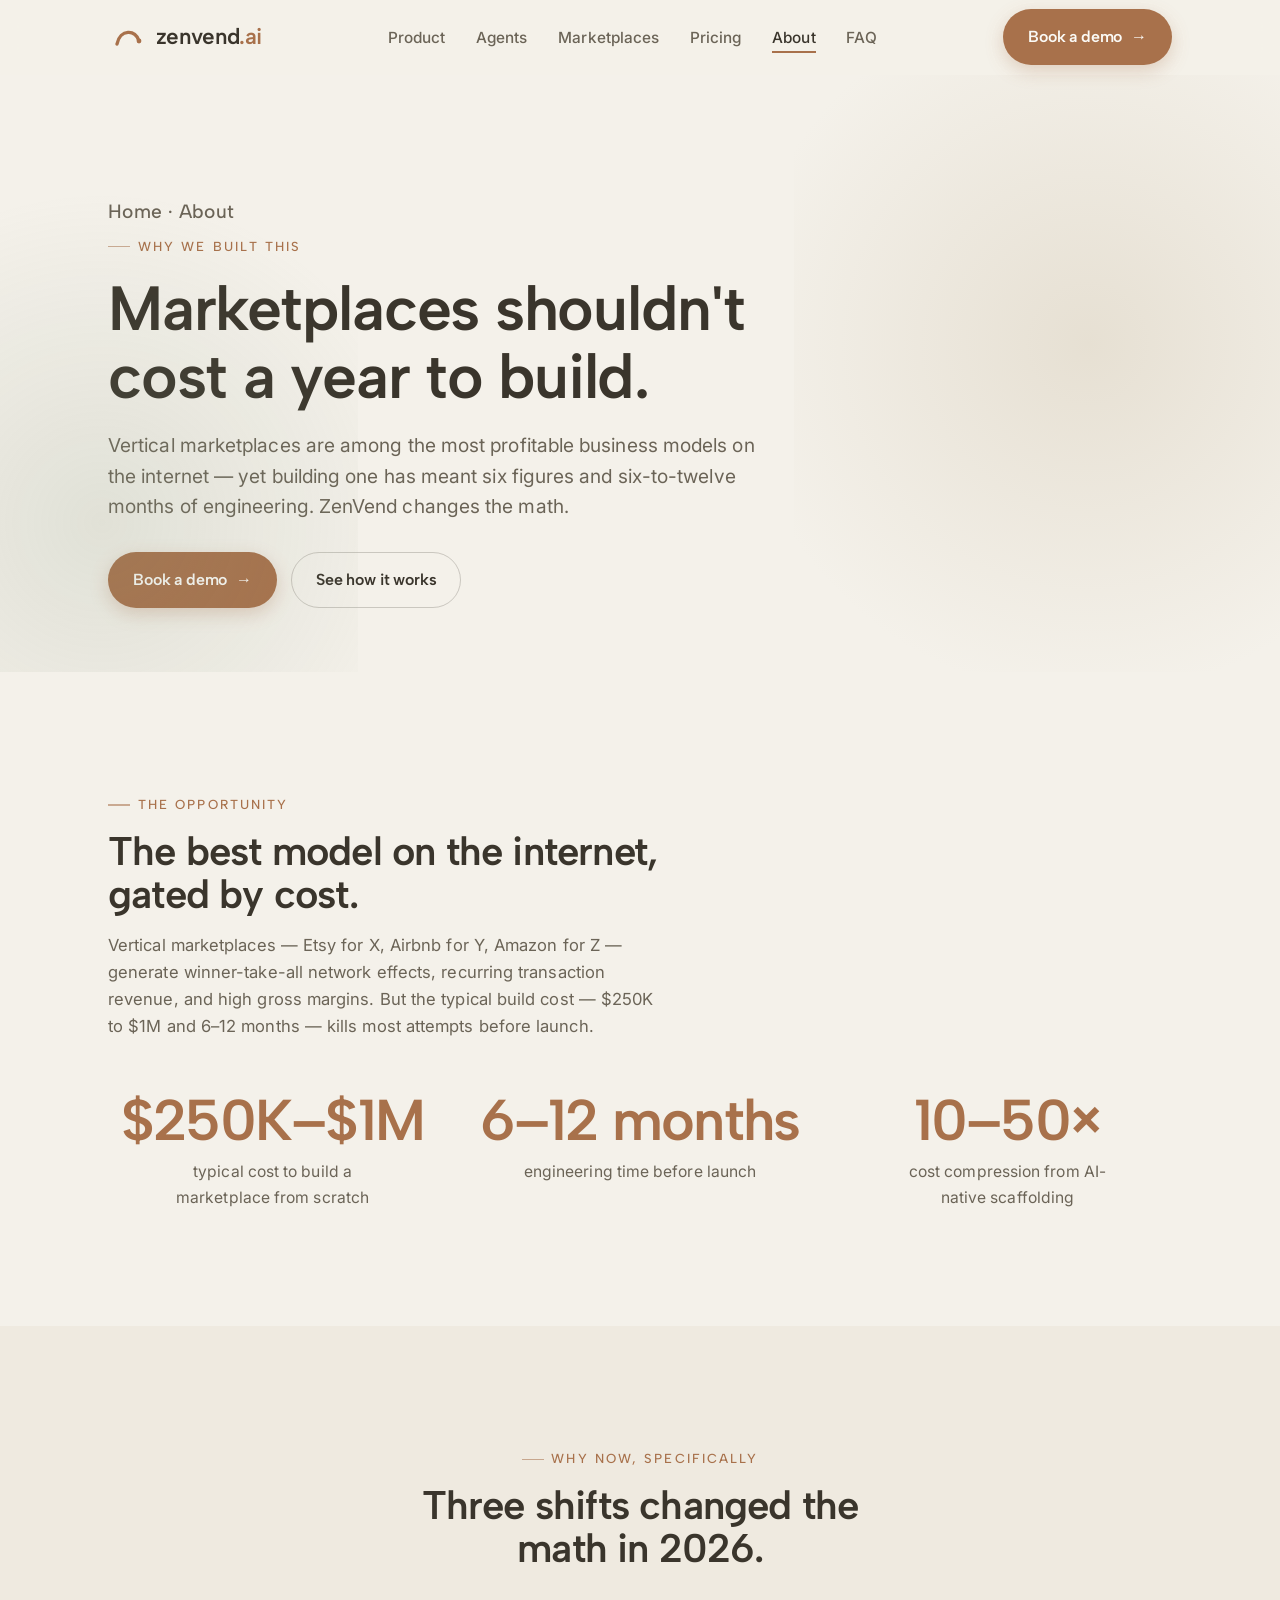
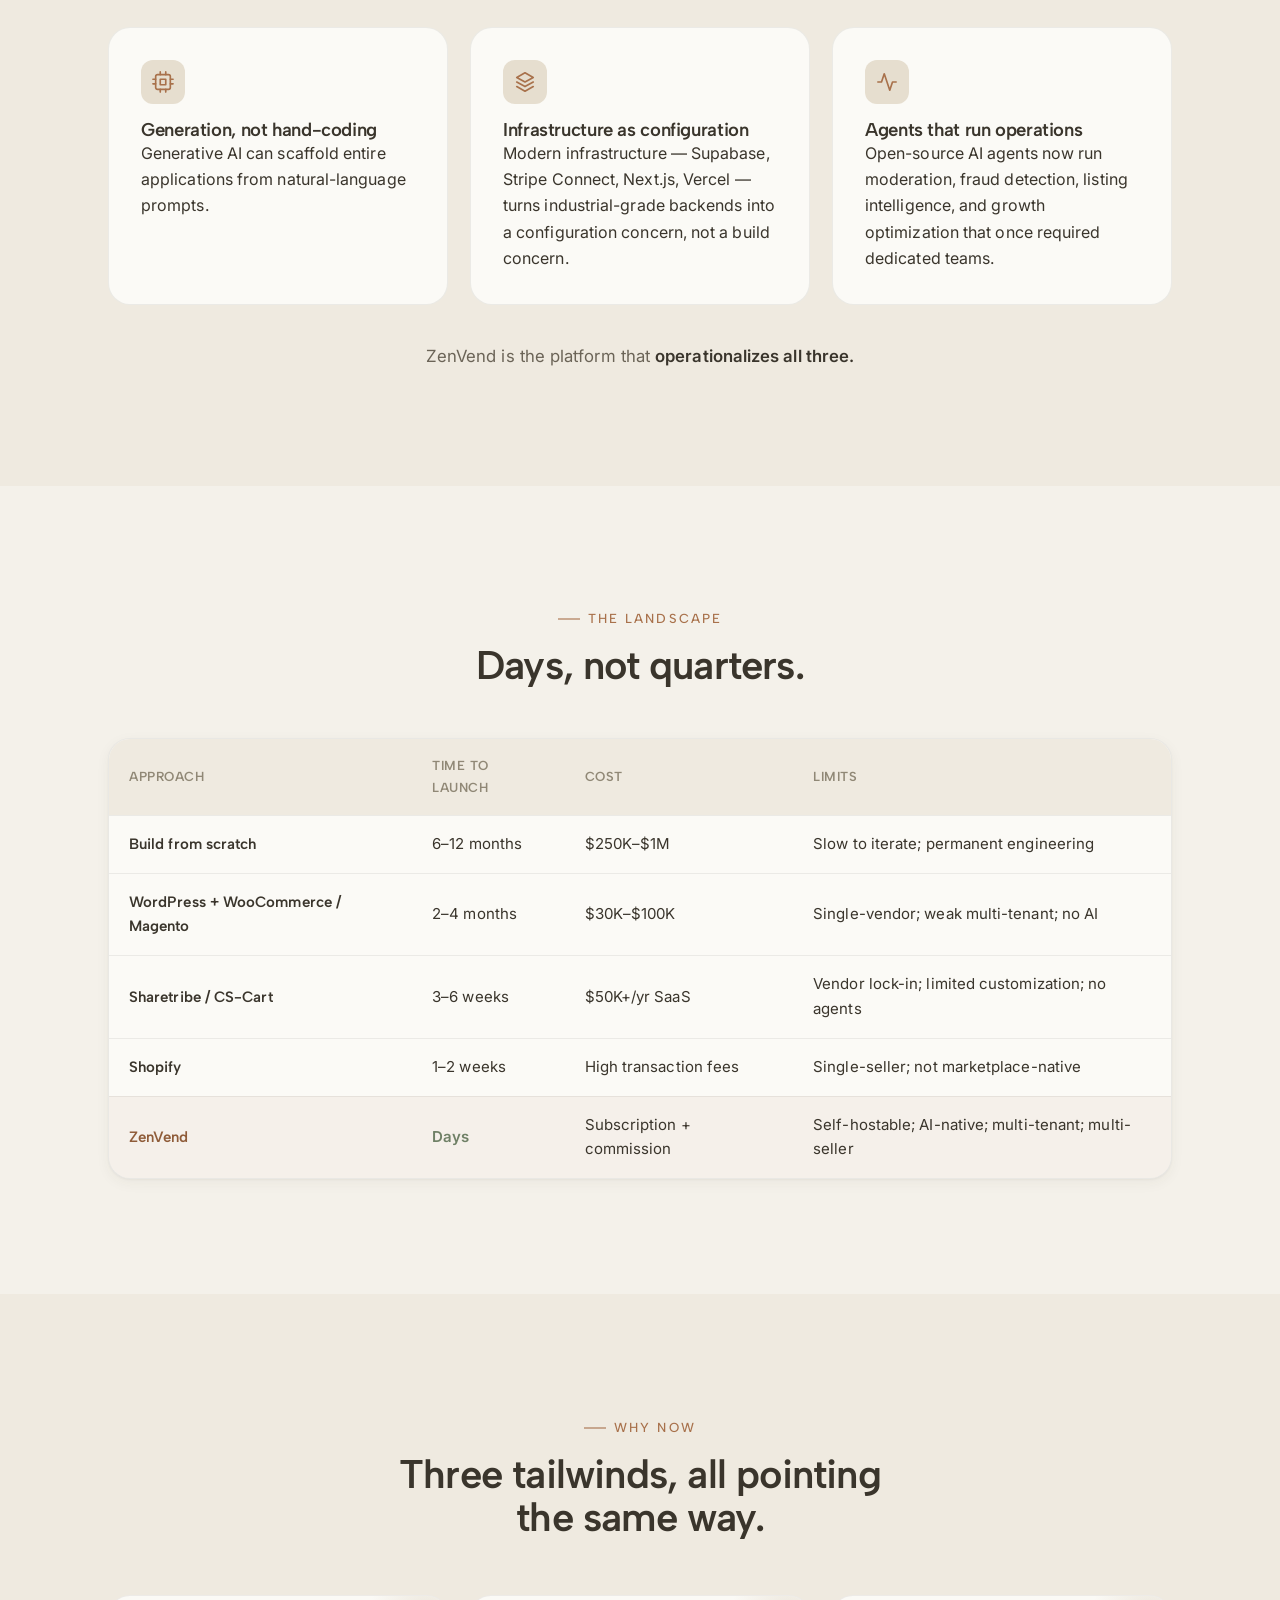
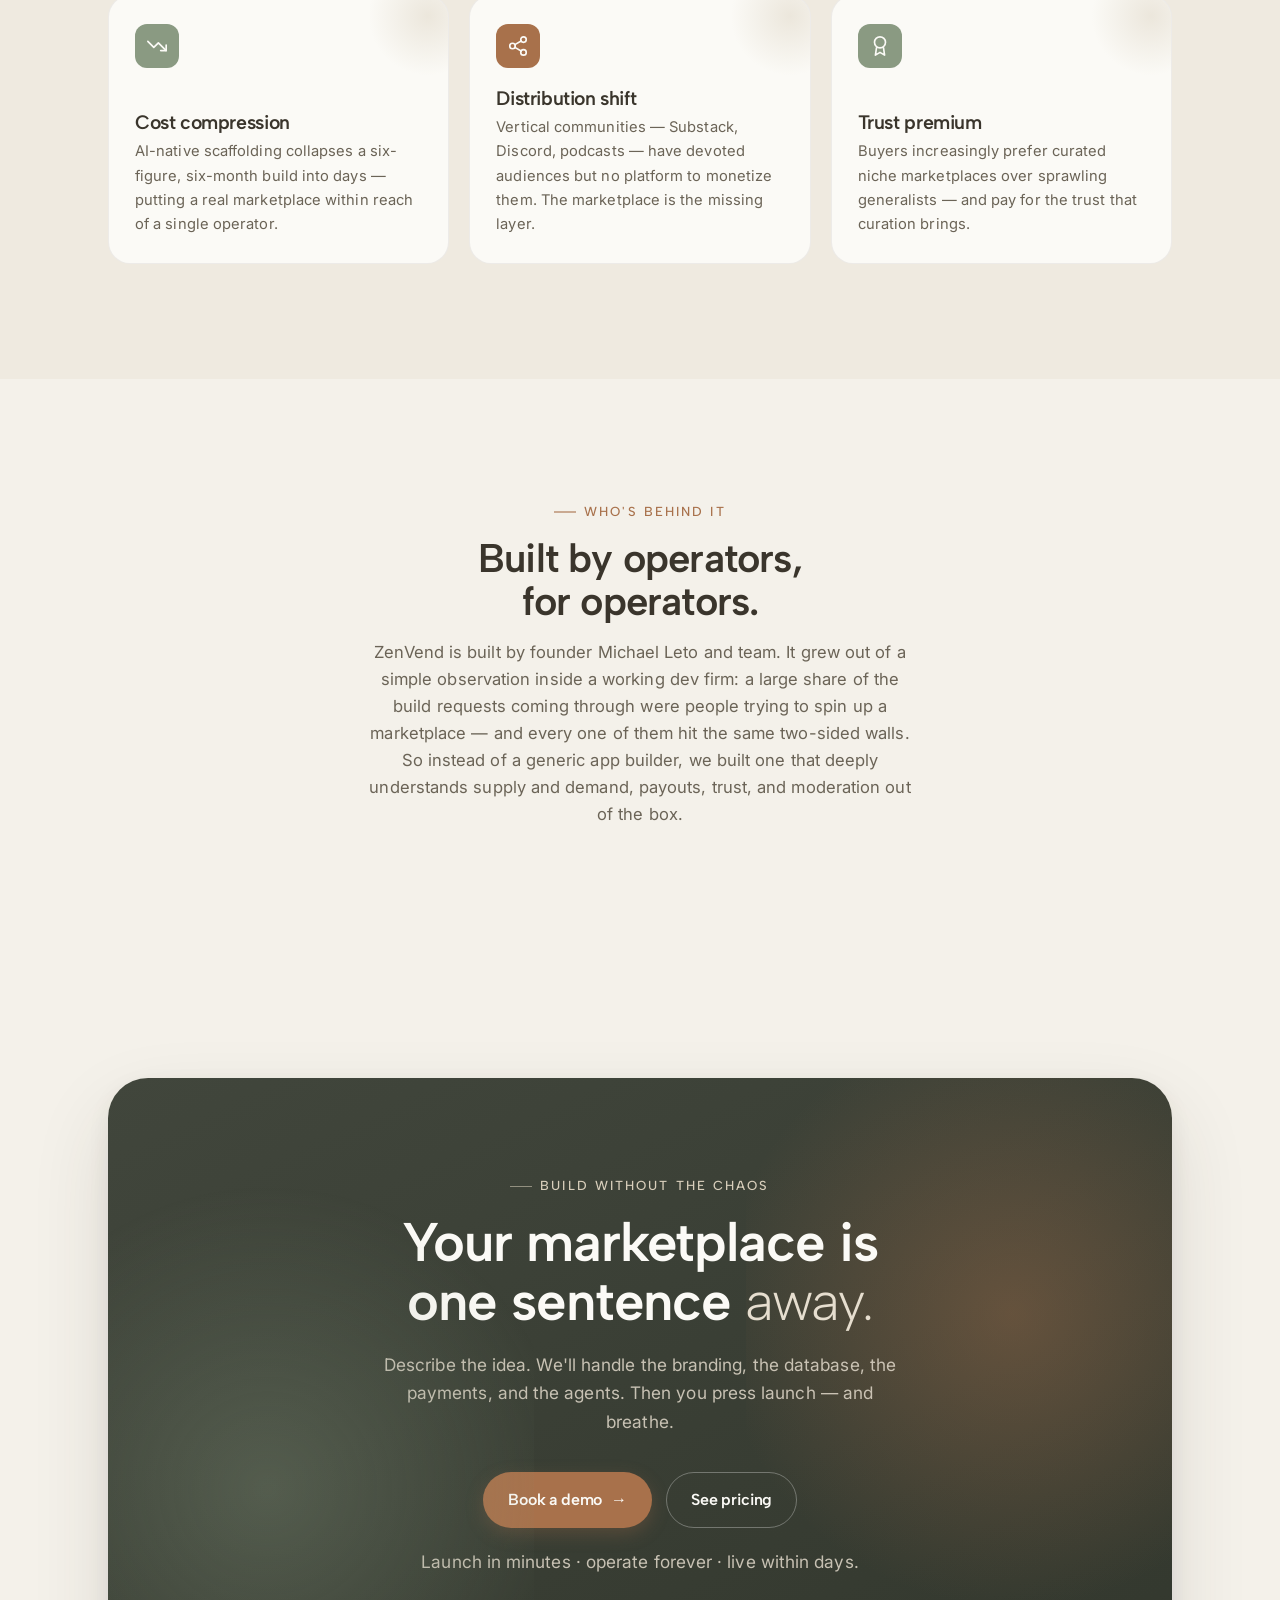
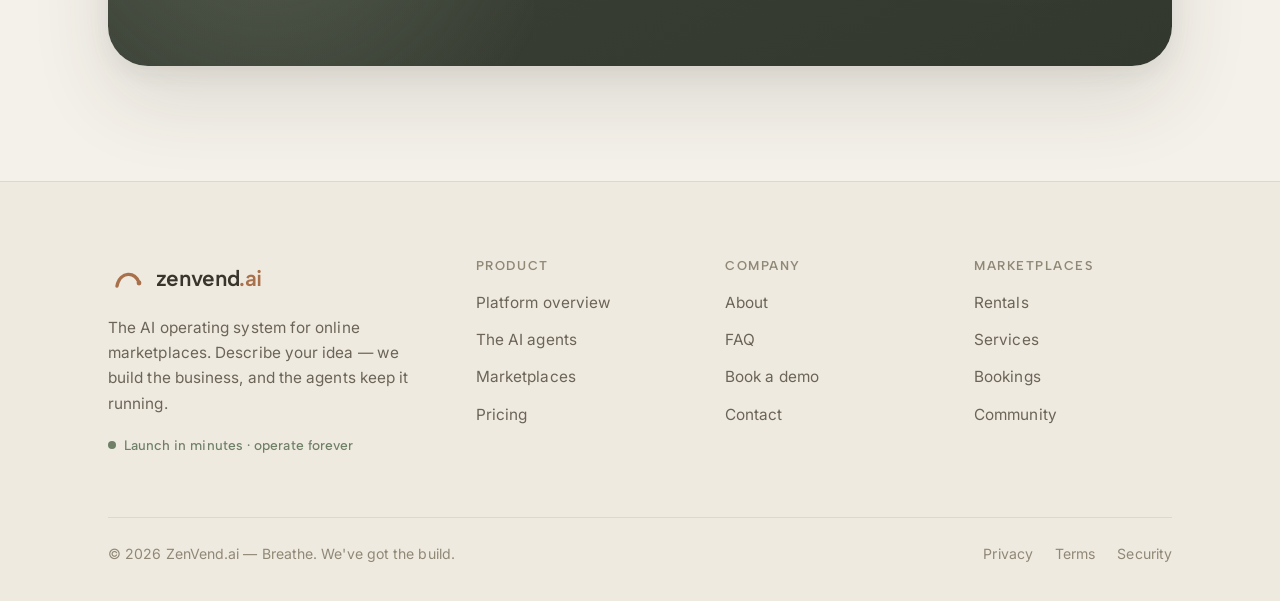
==== about.html @ 388cad3d "Build ZenVend.ai marketing site (8 pages, ZenCalm design) Full multi-page static site for ZenVend.ai" ====
<!DOCTYPE html>
<html lang="en">
<head>
<meta charset="UTF-8" />
<meta name="viewport" content="width=device-width, initial-scale=1.0" />
<title>About — ZenVend.ai</title>
<meta name="description" content="Why we built ZenVend: vertical marketplaces are among the most profitable models on the internet, yet building one has meant six figures and up to a year of engineering. ZenVend changes the math." />

<link rel="preconnect" href="https://fonts.googleapis.com" />
<link rel="preconnect" href="https://fonts.gstatic.com" crossorigin />
<link href="https://fonts.googleapis.com/css2?family=Albert+Sans:wght@300;500;600&family=Inter:wght@400;500;600&display=swap" rel="stylesheet" />
<link rel="icon" href="data:image/svg+xml,%3Csvg xmlns='http://www.w3.org/2000/svg' width='40' height='40' viewBox='0 0 40 40'%3E%3Cpath d='M9 27 C 12 12, 28 12, 31 24' stroke='%23a8714b' stroke-width='3.4' stroke-linecap='round' fill='none'/%3E%3Ccircle cx='31' cy='24' r='2.4' fill='%23a8714b'/%3E%3C/svg%3E" />
<link rel="stylesheet" href="assets/styles.css" />
</head>
<body>

<!-- ===================== NAV ===================== -->
<header class="nav" id="nav">
  <div class="wrap nav__inner">
    <a href="index.html" class="logo" aria-label="ZenVend home">
      <svg width="40" height="40" viewBox="0 0 40 40" fill="none" aria-hidden="true"><path d="M9 27 C 12 12, 28 12, 31 24" stroke="#a8714b" stroke-width="3.4" stroke-linecap="round" fill="none"/><circle cx="31" cy="24" r="2.4" fill="#a8714b"/></svg>
      <span class="wordmark">zenvend<span class="dot">.ai</span></span>
    </a>
    <nav aria-label="Primary">
      <ul class="nav__links">
        <li><a href="product.html">Product</a></li>
        <li><a href="agents.html">Agents</a></li>
        <li><a href="marketplaces.html">Marketplaces</a></li>
        <li><a href="pricing.html">Pricing</a></li>
        <li><a href="about.html" aria-current="page">About</a></li>
        <li><a href="faq.html">FAQ</a></li>
      </ul>
    </nav>
    <div class="nav__cta">
      <a href="contact.html" class="btn btn--primary">Book a demo <span class="arrow" aria-hidden="true">→</span></a>
      <button class="hamburger" id="hamburger" aria-label="Open menu" aria-controls="mobileMenu" aria-expanded="false"><span></span><span></span><span></span></button>
    </div>
  </div>
  <div class="mobile-menu" id="mobileMenu">
    <ul>
      <li><a href="product.html">Product</a></li>
      <li><a href="agents.html">Agents</a></li>
      <li><a href="marketplaces.html">Marketplaces</a></li>
      <li><a href="pricing.html">Pricing</a></li>
      <li><a href="about.html">About</a></li>
      <li><a href="faq.html">FAQ</a></li>
      <li><a href="contact.html" class="btn btn--primary btn--block">Book a demo →</a></li>
    </ul>
  </div>
</header>

<main id="top">

  <!-- ===================== PAGE HERO ===================== -->
  <section class="page-hero">
    <div class="wrap">
      <div class="page-hero__inner">
        <p class="breadcrumb reveal"><a href="index.html">Home</a> · About</p>
        <span class="eyebrow reveal" data-delay="1">Why we built this</span>
        <h1 class="reveal" data-delay="2">Marketplaces shouldn't<br>cost a year to build.</h1>
        <p class="reveal" data-delay="3">Vertical marketplaces are among the most profitable business models on the internet — yet building one has meant six figures and six-to-twelve months of engineering. ZenVend changes the math.</p>
        <div class="page-hero__actions reveal" data-delay="4">
          <a href="contact.html" class="btn btn--primary">Book a demo <span class="arrow" aria-hidden="true">→</span></a>
          <a href="product.html" class="btn btn--ghost">See how it works</a>
        </div>
      </div>
    </div>
  </section>

  <!-- ===================== A · THE OPPORTUNITY ===================== -->
  <section class="section">
    <div class="wrap">
      <div class="sec-head reveal">
        <span class="eyebrow">The opportunity</span>
        <h2>The best model on the internet, gated by cost.</h2>
        <p>Vertical marketplaces — Etsy for X, Airbnb for Y, Amazon for Z — generate winner-take-all network effects, recurring transaction revenue, and high gross margins. But the typical build cost — $250K to $1M and 6–12 months — kills most attempts before launch.</p>
      </div>
      <div class="stats-band" style="margin-top:clamp(36px,4vw,52px)">
        <div class="stat-big reveal">
          <div class="n">$250K–$1M</div>
          <div class="l">typical cost to build a marketplace from scratch</div>
        </div>
        <div class="stat-big reveal" data-delay="1">
          <div class="n">6–12 months</div>
          <div class="l">engineering time before launch</div>
        </div>
        <div class="stat-big reveal" data-delay="2">
          <div class="n">10–50×</div>
          <div class="l">cost compression from AI-native scaffolding</div>
        </div>
      </div>
    </div>
  </section>

  <!-- ===================== B · THREE SHIFTS ===================== -->
  <section class="section section--warm">
    <div class="wrap">
      <div class="sec-head center reveal">
        <span class="eyebrow eyebrow--center">Why now, specifically</span>
        <h2>Three shifts changed the<br>math in 2026.</h2>
      </div>
      <div class="cap-grid">
        <article class="cap reveal">
          <div class="cap__ico"><svg viewBox="0 0 24 24" fill="none" stroke="currentColor" stroke-width="1.8" stroke-linecap="round" stroke-linejoin="round"><rect x="4" y="4" width="16" height="16" rx="2"/><rect x="9" y="9" width="6" height="6"/><path d="M9 1v3M15 1v3M9 20v3M15 20v3M20 9h3M20 14h3M1 9h3M1 14h3"/></svg></div>
          <h3>Generation, not hand-coding</h3>
          <p>Generative AI can scaffold entire applications from natural-language prompts.</p>
        </article>
        <article class="cap reveal" data-delay="1">
          <div class="cap__ico"><svg viewBox="0 0 24 24" fill="none" stroke="currentColor" stroke-width="1.8" stroke-linecap="round" stroke-linejoin="round"><path d="m12 2 9 5-9 5-9-5Z"/><path d="m3 12 9 5 9-5M3 17l9 5 9-5"/></svg></div>
          <h3>Infrastructure as configuration</h3>
          <p>Modern infrastructure — Supabase, Stripe Connect, Next.js, Vercel — turns industrial-grade backends into a configuration concern, not a build concern.</p>
        </article>
        <article class="cap reveal" data-delay="2">
          <div class="cap__ico"><svg viewBox="0 0 24 24" fill="none" stroke="currentColor" stroke-width="1.8" stroke-linecap="round" stroke-linejoin="round"><path d="M22 12h-4l-3 9L9 3l-3 9H2"/></svg></div>
          <h3>Agents that run operations</h3>
          <p>Open-source AI agents now run moderation, fraud detection, listing intelligence, and growth optimization that once required dedicated teams.</p>
        </article>
      </div>
      <p class="wall-note reveal">ZenVend is the platform that <b>operationalizes all three.</b></p>
    </div>
  </section>

  <!-- ===================== C · HOW ZENVEND COMPARES ===================== -->
  <section class="section">
    <div class="wrap">
      <div class="sec-head center reveal">
        <span class="eyebrow eyebrow--center">The landscape</span>
        <h2>Days, not quarters.</h2>
      </div>
      <div class="table-scroll reveal">
        <table class="cmp">
          <thead>
            <tr>
              <th>Approach</th>
              <th>Time to launch</th>
              <th>Cost</th>
              <th>Limits</th>
            </tr>
          </thead>
          <tbody>
            <tr>
              <td>Build from scratch</td>
              <td>6–12 months</td>
              <td>$250K–$1M</td>
              <td>Slow to iterate; permanent engineering</td>
            </tr>
            <tr>
              <td>WordPress + WooCommerce / Magento</td>
              <td>2–4 months</td>
              <td>$30K–$100K</td>
              <td>Single-vendor; weak multi-tenant; no AI</td>
            </tr>
            <tr>
              <td>Sharetribe / CS-Cart</td>
              <td>3–6 weeks</td>
              <td>$50K+/yr SaaS</td>
              <td>Vendor lock-in; limited customization; no agents</td>
            </tr>
            <tr>
              <td>Shopify</td>
              <td>1–2 weeks</td>
              <td>High transaction fees</td>
              <td>Single-seller; not marketplace-native</td>
            </tr>
            <tr class="is-us">
              <td>ZenVend</td>
              <td><span class="cell-ok">Days</span></td>
              <td>Subscription + commission</td>
              <td>Self-hostable; AI-native; multi-tenant; multi-seller</td>
            </tr>
          </tbody>
        </table>
      </div>
    </div>
  </section>

  <!-- ===================== D · MARKET TAILWINDS ===================== -->
  <section class="section section--warm">
    <div class="wrap">
      <div class="sec-head center reveal">
        <span class="eyebrow eyebrow--center">Why now</span>
        <h2>Three tailwinds, all pointing<br>the same way.</h2>
      </div>
      <div class="verts">
        <article class="vert reveal">
          <span class="vert__ico"><svg viewBox="0 0 24 24" fill="none" stroke="currentColor" stroke-width="1.8" stroke-linecap="round" stroke-linejoin="round"><path d="M22 17 13.5 8.5l-5 5L2 7"/><path d="M16 17h6v-6"/></svg></span>
          <h3>Cost compression</h3>
          <p>AI-native scaffolding collapses a six-figure, six-month build into days — putting a real marketplace within reach of a single operator.</p>
        </article>
        <article class="vert reveal" data-delay="1">
          <span class="vert__ico"><svg viewBox="0 0 24 24" fill="none" stroke="currentColor" stroke-width="1.8" stroke-linecap="round" stroke-linejoin="round"><circle cx="18" cy="5" r="3"/><circle cx="6" cy="12" r="3"/><circle cx="18" cy="19" r="3"/><path d="m8.6 13.5 6.8 4M15.4 6.5l-6.8 4"/></svg></span>
          <h3>Distribution shift</h3>
          <p>Vertical communities — Substack, Discord, podcasts — have devoted audiences but no platform to monetize them. The marketplace is the missing layer.</p>
        </article>
        <article class="vert reveal" data-delay="2">
          <span class="vert__ico"><svg viewBox="0 0 24 24" fill="none" stroke="currentColor" stroke-width="1.8" stroke-linecap="round" stroke-linejoin="round"><circle cx="12" cy="8" r="6"/><path d="M8.2 13.9 7 22l5-3 5 3-1.2-8.1"/></svg></span>
          <h3>Trust premium</h3>
          <p>Buyers increasingly prefer curated niche marketplaces over sprawling generalists — and pay for the trust that curation brings.</p>
        </article>
      </div>
    </div>
  </section>

  <!-- ===================== E · THE TEAM ===================== -->
  <section class="section">
    <div class="wrap wrap--narrow">
      <div class="sec-head center reveal">
        <span class="eyebrow eyebrow--center">Who's behind it</span>
        <h2>Built by operators,<br>for operators.</h2>
        <p>ZenVend is built by founder Michael Leto and team. It grew out of a simple observation inside a working dev firm: a large share of the build requests coming through were people trying to spin up a marketplace — and every one of them hit the same two-sided walls. So instead of a generic app builder, we built one that deeply understands supply and demand, payouts, trust, and moderation out of the box.</p>
      </div>
    </div>
  </section>

  <!-- ===================== FINAL CTA ===================== -->
  <section class="section final">
    <div class="wrap">
      <div class="final__card reveal">
        <span class="eyebrow">Build without the chaos</span>
        <h2>Your marketplace is<br>one sentence <span class="soft">away.</span></h2>
        <p>Describe the idea. We'll handle the branding, the database, the payments, and the agents.
        Then you press launch — and breathe.</p>
        <div class="final__actions">
          <a href="contact.html" class="btn btn--primary">Book a demo <span class="arrow" aria-hidden="true">→</span></a>
          <a href="pricing.html" class="btn btn--ghost">See pricing</a>
        </div>
        <p class="final__note">Launch in minutes · operate forever · live within days.</p>
      </div>
    </div>
  </section>

</main>

<!-- ===================== FOOTER ===================== -->
<footer class="footer">
  <div class="wrap">
    <div class="footer__top">
      <div class="footer__brand">
        <a href="index.html" class="logo" aria-label="ZenVend home">
          <svg width="40" height="40" viewBox="0 0 40 40" fill="none" aria-hidden="true"><path d="M9 27 C 12 12, 28 12, 31 24" stroke="#a8714b" stroke-width="3.4" stroke-linecap="round" fill="none"/><circle cx="31" cy="24" r="2.4" fill="#a8714b"/></svg>
          <span class="wordmark">zenvend<span class="dot">.ai</span></span>
        </a>
        <p>The AI operating system for online marketplaces. Describe your idea — we build the business, and the agents keep it running.</p>
        <span class="status"><span class="pulse" aria-hidden="true"></span> Launch in minutes · operate forever</span>
      </div>
      <div class="footer__col">
        <h4>Product</h4>
        <ul>
          <li><a href="product.html">Platform overview</a></li>
          <li><a href="agents.html">The AI agents</a></li>
          <li><a href="marketplaces.html">Marketplaces</a></li>
          <li><a href="pricing.html">Pricing</a></li>
        </ul>
      </div>
      <div class="footer__col">
        <h4>Company</h4>
        <ul>
          <li><a href="about.html">About</a></li>
          <li><a href="faq.html">FAQ</a></li>
          <li><a href="contact.html">Book a demo</a></li>
          <li><a href="contact.html">Contact</a></li>
        </ul>
      </div>
      <div class="footer__col">
        <h4>Marketplaces</h4>
        <ul>
          <li><a href="marketplaces.html">Rentals</a></li>
          <li><a href="marketplaces.html">Services</a></li>
          <li><a href="marketplaces.html">Bookings</a></li>
          <li><a href="marketplaces.html">Community</a></li>
        </ul>
      </div>
    </div>
    <div class="footer__bottom">
      <span>© 2026 ZenVend.ai — Breathe. We've got the build.</span>
      <span class="legal">
        <a href="contact.html">Privacy</a>
        <a href="contact.html">Terms</a>
        <a href="contact.html">Security</a>
      </span>
    </div>
  </div>
</footer>

<script src="assets/main.js"></script>
</body>
</html>
---- assets/styles.css ----
/* ============================================================
   ZenVend.ai — "Zen-calm" brand system  (site-wide stylesheet)
   Approved design direction #1 · warm, quiet, trust over hype.
   Display: Albert Sans · Body: Inter
   ============================================================ */
:root {
  --bg:        #F4F1EA;
  --bg-warm:   #EFEAE0;
  --ink:       #3A352C;
  --ink-soft:  #6B6457;
  --ink-faint: #908876;
  --clay:      #A8714B;
  --clay-deep: #8F5C39;
  --sage:      #8A9A82;
  --sage-deep: #6F8066;
  --sand:      #D9CFBC;
  --sand-soft: #E6DECF;
  --white:     #FBFAF6;

  --maxw: 1160px;
  --gutter: clamp(20px, 5vw, 48px);
  --radius: 22px;
  --radius-sm: 14px;

  --shadow-sm: 0 1px 2px rgba(58,53,44,.04), 0 4px 14px rgba(58,53,44,.05);
  --shadow-md: 0 2px 6px rgba(58,53,44,.05), 0 18px 44px rgba(58,53,44,.08);
  --shadow-lg: 0 8px 22px rgba(58,53,44,.07), 0 34px 80px rgba(58,53,44,.12);

  --ease: cubic-bezier(.22,.61,.36,1);

  --h-display: clamp(2.6rem, 6vw, 4.6rem);
  --h1: clamp(2.1rem, 4.4vw, 3.3rem);
  --h2: clamp(1.7rem, 3.2vw, 2.5rem);
  --h3: clamp(1.18rem, 1.7vw, 1.4rem);
  --body: clamp(1rem, 1.15vw, 1.12rem);
}

* { box-sizing: border-box; }
html { scroll-behavior: smooth; -webkit-text-size-adjust: 100%; }
@media (prefers-reduced-motion: reduce) {
  html { scroll-behavior: auto; }
  * { animation: none !important; transition: none !important; }
}

body {
  margin: 0;
  background: var(--bg);
  color: var(--ink);
  font-family: "Inter", system-ui, -apple-system, sans-serif;
  font-size: var(--body);
  line-height: 1.65;
  letter-spacing: .005em;
  -webkit-font-smoothing: antialiased;
  text-rendering: optimizeLegibility;
  overflow-x: hidden;
}

h1, h2, h3, h4, .display, .wordmark {
  font-family: "Albert Sans", system-ui, sans-serif;
  color: var(--ink);
  margin: 0;
  line-height: 1.08;
  letter-spacing: -.02em;
  font-weight: 600;
}
p { margin: 0; }
a { color: inherit; text-decoration: none; }
img { max-width: 100%; display: block; }

::selection { background: rgba(168,113,75,.22); }
:focus-visible {
  outline: 2.5px solid var(--clay);
  outline-offset: 3px;
  border-radius: 6px;
}

.wrap {
  width: 100%;
  max-width: var(--maxw);
  margin-inline: auto;
  padding-inline: var(--gutter);
}
.wrap--narrow { max-width: 860px; }

.soft { font-weight: 300; color: var(--ink-faint); }

.eyebrow {
  font-family: "Albert Sans", sans-serif;
  font-weight: 500;
  font-size: .82rem;
  letter-spacing: .16em;
  text-transform: uppercase;
  color: var(--clay);
  display: inline-flex;
  align-items: center;
  gap: .6em;
}
.eyebrow::before {
  content: "";
  width: 22px; height: 1.5px;
  background: var(--clay);
  opacity: .55;
}
.eyebrow--center { justify-content: center; }

.section { padding: clamp(64px, 9vw, 120px) 0; }
.section--tight { padding: clamp(48px, 6vw, 80px) 0; }
.section--warm { background: var(--bg-warm); }
.section--white { background: var(--white); }

.sec-head { max-width: 640px; margin-bottom: clamp(8px, 2vw, 20px); }
.sec-head.center { margin-inline: auto; text-align: center; }
.sec-head h2 { font-size: var(--h2); margin-top: 14px; }
.sec-head > p {
  margin-top: 16px; color: var(--ink-soft);
  font-size: clamp(1.02rem, 1.3vw, 1.16rem); line-height: 1.62; max-width: 56ch;
}
.sec-head.center > p { margin-inline: auto; }

.lede {
  color: var(--ink-soft);
  font-size: clamp(1.05rem, 1.4vw, 1.22rem);
  line-height: 1.62;
  max-width: 56ch;
}

/* ---------- Buttons ---------- */
.btn {
  display: inline-flex; align-items: center; justify-content: center;
  gap: .55em;
  font-family: "Albert Sans", sans-serif;
  font-weight: 600; font-size: 1rem; letter-spacing: -.01em;
  padding: .85em 1.5em;
  border-radius: 100px;
  border: 1.5px solid transparent;
  cursor: pointer;
  transition: transform .35s var(--ease), box-shadow .35s var(--ease),
              background .25s var(--ease), color .25s var(--ease), border-color .25s var(--ease);
  will-change: transform; white-space: nowrap;
}
.btn:active { transform: translateY(1px); }
.btn--primary {
  background: var(--clay); color: var(--white);
  box-shadow: 0 6px 18px rgba(168,113,75,.28);
}
.btn--primary:hover {
  background: var(--clay-deep); transform: translateY(-2px);
  box-shadow: 0 12px 30px rgba(168,113,75,.34);
}
.btn--ghost {
  background: transparent; color: var(--ink);
  border-color: rgba(58,53,44,.22);
}
.btn--ghost:hover {
  border-color: var(--ink); background: rgba(58,53,44,.04); transform: translateY(-2px);
}
.btn--block { width: 100%; }
.arrow { transition: transform .35s var(--ease); }
.btn:hover .arrow { transform: translateX(3px); }

/* ============================================================
   NAV
   ============================================================ */
.nav {
  position: sticky; top: 0; z-index: 100;
  background: rgba(244,241,234,.78);
  backdrop-filter: saturate(140%) blur(14px);
  -webkit-backdrop-filter: saturate(140%) blur(14px);
  border-bottom: 1px solid transparent;
  transition: border-color .4s var(--ease), background .4s var(--ease);
}
.nav.is-stuck {
  border-bottom-color: rgba(58,53,44,.09);
  background: rgba(244,241,234,.92);
}
.nav__inner {
  display: flex; align-items: center; justify-content: space-between;
  height: 74px; gap: 24px;
}
.logo { display: inline-flex; align-items: center; gap: .5em; }
.logo svg { display: block; transition: transform .6s var(--ease); }
.logo:hover svg { transform: rotate(-8deg); }
.wordmark {
  font-weight: 600; font-size: 1.4rem; letter-spacing: -.03em; color: var(--ink);
}
.wordmark .dot { color: var(--clay); }

.nav__links {
  display: flex; align-items: center; gap: clamp(18px, 2.4vw, 34px);
  list-style: none; margin: 0; padding: 0;
}
.nav__links a {
  font-size: .96rem; color: var(--ink-soft); font-weight: 500;
  position: relative; padding: 4px 0;
  transition: color .25s var(--ease);
}
.nav__links a::after {
  content: ""; position: absolute; left: 0; bottom: -2px;
  width: 100%; height: 1.5px; background: var(--clay);
  transform: scaleX(0); transform-origin: left;
  transition: transform .35s var(--ease);
}
.nav__links a:hover,
.nav__links a[aria-current="page"] { color: var(--ink); }
.nav__links a:hover::after,
.nav__links a[aria-current="page"]::after { transform: scaleX(1); }

.nav__cta { display: flex; align-items: center; gap: 14px; }

.hamburger {
  display: none; flex-direction: column; justify-content: center; gap: 5px;
  width: 44px; height: 44px; border: none; background: transparent;
  cursor: pointer; padding: 10px; border-radius: 12px;
}
.hamburger span { display: block; height: 2px; width: 22px; background: var(--ink); border-radius: 2px; transition: transform .3s var(--ease), opacity .3s var(--ease); }
.mobile-menu {
  display: none; overflow: hidden; max-height: 0;
  border-top: 1px solid rgba(58,53,44,.08);
  background: rgba(244,241,234,.98);
  transition: max-height .4s var(--ease);
}
.mobile-menu.is-open { max-height: 460px; }
.mobile-menu ul { list-style: none; margin: 0; padding: 18px var(--gutter) 26px; display: flex; flex-direction: column; gap: 4px; }
.mobile-menu a { padding: 12px 4px; font-family:"Albert Sans"; font-weight: 500; color: var(--ink); font-size: 1.06rem; }
.mobile-menu .btn { margin-top: 10px; }

/* ============================================================
   PAGE HERO (interior pages)
   ============================================================ */
.page-hero {
  position: relative; overflow: hidden;
  padding: clamp(56px, 8vw, 104px) 0 clamp(40px, 5vw, 64px);
}
.page-hero::before {
  content: ""; position: absolute; top: -30%; right: -8%;
  width: 46%; height: 150%;
  background: radial-gradient(circle, rgba(217,207,188,.5), transparent 66%);
  pointer-events: none;
}
.page-hero::after {
  content: ""; position: absolute; bottom: -50%; left: -12%;
  width: 40%; height: 150%;
  background: radial-gradient(circle, rgba(138,154,130,.18), transparent 64%);
  pointer-events: none;
}
.page-hero__inner { position: relative; max-width: 720px; }
.page-hero h1 {
  font-size: var(--h-display); font-size: clamp(2.4rem, 5.2vw, 3.9rem);
  margin-top: 18px;
}
.page-hero p {
  margin-top: 20px; color: var(--ink-soft);
  font-size: clamp(1.08rem, 1.5vw, 1.28rem); line-height: 1.6; max-width: 54ch;
}
.page-hero__actions { margin-top: 30px; display: flex; flex-wrap: wrap; gap: 14px; }
.breadcrumb { font-size: .84rem; color: var(--ink-faint); font-family:"Albert Sans"; font-weight: 500; letter-spacing: .02em; }
.breadcrumb a:hover { color: var(--clay); }

/* ============================================================
   PILL PULSE (reassurance / status)
   ============================================================ */
.pulse {
  width: 8px; height: 8px; border-radius: 50%; background: var(--sage-deep);
  display: inline-block; animation: pulse 2.6s var(--ease) infinite;
}
@keyframes pulse {
  0%   { box-shadow: 0 0 0 0 rgba(111,128,102,.5); }
  70%  { box-shadow: 0 0 0 9px rgba(111,128,102,0); }
  100% { box-shadow: 0 0 0 0 rgba(111,128,102,0); }
}
.reassure {
  margin-top: 22px; display: inline-flex; align-items: center; gap: .6em;
  color: var(--sage-deep); font-family:"Albert Sans"; font-weight: 500; font-size: .95rem;
}

/* ============================================================
   HERO (home)
   ============================================================ */
.hero { padding: clamp(48px, 7vw, 92px) 0 clamp(40px, 5vw, 64px); position: relative; }
.hero__grid { display: grid; grid-template-columns: 1.05fr .95fr; gap: clamp(36px, 5vw, 72px); align-items: center; }
.hero h1 { font-size: var(--h-display); }
.hero h1 .soft { display: inline; }
.hero__sub { margin-top: 24px; color: var(--ink-soft); font-size: clamp(1.06rem, 1.5vw, 1.24rem); line-height: 1.6; max-width: 48ch; }
.hero__actions { margin-top: 32px; display: flex; flex-wrap: wrap; gap: 14px; }
.hero__reassure { margin-top: 26px; display: inline-flex; align-items: center; gap: .6em; color: var(--sage-deep); font-family:"Albert Sans"; font-weight: 500; font-size: .95rem; }

/* hero visual panel */
.hero__visual { position: relative; width: 100%; max-width: 520px; margin-inline: auto; }
.panel {
  position: relative; background: var(--white); border-radius: var(--radius);
  border: 1px solid rgba(58,53,44,.07); box-shadow: var(--shadow-lg);
  padding: 22px; z-index: 2;
}
.panel__bar { display: flex; align-items: center; gap: 8px; margin-bottom: 20px; }
.panel__dot { width: 10px; height: 10px; border-radius: 50%; }
.panel__title { margin-left: auto; display: inline-flex; align-items: center; gap: .5em; font-family:"Albert Sans"; font-weight: 500; font-size: .84rem; color: var(--ink-soft); }
.stat-row { display: grid; grid-template-columns: 1fr 1fr; gap: 14px; margin-bottom: 18px; }
.stat { background: var(--bg-warm); border-radius: var(--radius-sm); padding: 14px 16px; }
.stat__label { font-size: .76rem; text-transform: uppercase; letter-spacing: .05em; color: var(--ink-faint); }
.stat__num { font-family:"Albert Sans"; font-weight: 600; font-size: 1.5rem; margin-top: 4px; letter-spacing: -.02em; display: flex; align-items: baseline; gap: 8px; }
.stat__num .up { font-size: .74rem; color: var(--sage-deep); font-weight: 600; }
.spark { width: 100%; height: 56px; margin-bottom: 16px; }
.agent-feed { display: flex; flex-direction: column; gap: 9px; }
.feed-item { display: flex; align-items: center; gap: 11px; background: var(--bg-warm); border-radius: 12px; padding: 10px 12px; font-size: .86rem; }
.feed-ico { flex: none; width: 28px; height: 28px; border-radius: 8px; background: var(--sand-soft); color: var(--clay); display: grid; place-items: center; }
.feed-ico svg { width: 15px; height: 15px; }
.feed-text b { font-family:"Albert Sans"; font-weight: 600; }
.feed-text span { color: var(--ink-faint); }
.feed-time { margin-left: auto; font-size: .72rem; color: var(--ink-faint); }
.float-chip {
  position: absolute; z-index: 3; background: var(--white);
  border: 1px solid rgba(58,53,44,.08); box-shadow: var(--shadow-md);
  border-radius: 100px; padding: 9px 15px; font-size: .82rem; font-weight: 500;
  font-family:"Albert Sans"; display: inline-flex; align-items: center; gap: .5em; color: var(--ink);
}
.float-chip svg { width: 15px; height: 15px; color: var(--sage-deep); }
.float-chip--a { top: -18px; left: -22px; animation: float 6s var(--ease) infinite; }
.float-chip--b { bottom: 24px; right: -26px; animation: float 6.8s var(--ease) infinite .6s; }
@keyframes float { 0%,100% { transform: translateY(0); } 50% { transform: translateY(-10px); } }

/* ============================================================
   TRUST STRIP
   ============================================================ */
.trust { padding: clamp(20px, 3vw, 34px) 0 clamp(30px, 4vw, 44px); }
.trust__label { color: var(--ink-faint); font-size: .9rem; font-family:"Albert Sans"; font-weight: 500; letter-spacing: .02em; margin-bottom: 16px; }
.trust__words { display: flex; flex-wrap: wrap; gap: 10px 12px; }
.trust__words span {
  font-family:"Albert Sans"; font-weight: 500; font-size: .92rem; color: var(--ink-soft);
  background: var(--white); border: 1px solid rgba(58,53,44,.08);
  padding: 8px 16px; border-radius: 100px; box-shadow: var(--shadow-sm);
}

/* ============================================================
   COMPARE (prototype vs business)
   ============================================================ */
.compare { display: grid; grid-template-columns: 1fr auto 1fr; gap: clamp(16px, 2.4vw, 28px); align-items: stretch; margin-top: clamp(36px, 4vw, 52px); }
.compare__card { border-radius: var(--radius); padding: clamp(26px, 3vw, 36px); border: 1px solid rgba(58,53,44,.08); }
.compare__card--proto { background: var(--white); }
.compare__card--prod { background: linear-gradient(160deg, #41463C, #33382E); color: var(--sand-soft); border-color: transparent; }
.compare__card h3 { font-size: 1.32rem; display: flex; flex-wrap: wrap; align-items: baseline; gap: 10px; }
.compare__card--prod h3 { color: var(--white); }
.compare__card h3 .tag { font-family:"Inter"; font-weight: 500; font-size: .72rem; letter-spacing: .02em; color: var(--ink-faint); background: var(--bg-warm); padding: 3px 10px; border-radius: 100px; }
.compare__card > p { margin-top: 12px; font-size: .98rem; color: var(--ink-soft); }
.compare__card--prod > p { color: rgba(230,222,207,.82); }
.compare__list { list-style: none; margin: 20px 0 0; padding: 0; display: flex; flex-direction: column; gap: 12px; }
.compare__list li { display: flex; gap: 11px; align-items: flex-start; font-size: .95rem; line-height: 1.5; }
.compare__list li svg { flex: none; margin-top: 3px; }
.compare__mid { display: grid; place-items: center; }
.compare__arrow { width: 46px; height: 46px; border-radius: 50%; background: var(--white); border: 1.5px solid var(--sand); color: var(--clay); display: grid; place-items: center; box-shadow: var(--shadow-sm); }
.wall-note { text-align: center; margin-top: clamp(28px, 3vw, 40px); color: var(--ink-soft); font-size: 1.05rem; }
.wall-note b { color: var(--ink); font-weight: 600; }

/* ============================================================
   AGENTS grid
   ============================================================ */
.agents-head { display: flex; justify-content: space-between; align-items: flex-end; gap: 30px; flex-wrap: wrap; margin-bottom: clamp(34px, 4vw, 50px); }
.agents-head .sec-head { margin-bottom: 0; }
.agents-head h2 { font-size: var(--h2); margin-top: 14px; }
.agents-count { text-align: right; }
.agents-count .big { font-family:"Albert Sans"; font-weight: 600; font-size: clamp(3rem, 6vw, 4.4rem); color: var(--clay); line-height: 1; letter-spacing: -.03em; }
.agents-count .lbl { color: var(--ink-faint); font-size: .9rem; margin-top: 4px; }

.agent-grid { display: grid; grid-template-columns: repeat(3, 1fr); gap: clamp(14px, 1.8vw, 22px); }
.agent-card {
  background: var(--bg); border: 1px solid rgba(58,53,44,.08); border-radius: var(--radius);
  padding: clamp(22px, 2.4vw, 30px); transition: transform .4s var(--ease), box-shadow .4s var(--ease), border-color .4s var(--ease);
}
.section--white .agent-card { background: var(--bg); }
.agent-card:hover { transform: translateY(-5px); box-shadow: var(--shadow-md); border-color: rgba(58,53,44,.04); }
.agent-card__ico {
  width: 48px; height: 48px; border-radius: 14px; display: grid; place-items: center;
  background: var(--sand-soft); color: var(--clay); margin-bottom: 18px;
  transition: background .4s var(--ease), color .4s var(--ease), transform .4s var(--ease);
}
.agent-card:hover .agent-card__ico { background: var(--clay); color: var(--white); transform: rotate(-6deg) scale(1.05); }
.agent-card__ico svg { width: 24px; height: 24px; }
.agent-card h3 { font-size: 1.18rem; }
.agent-card p { margin-top: 8px; color: var(--ink-soft); font-size: .95rem; line-height: 1.55; }
.agents-more { margin-top: 26px; text-align: center; color: var(--ink-faint); font-size: .98rem; }
.agents-more b { color: var(--ink); font-weight: 600; }

/* agent detail row (agents page) */
.agent-detail { display: grid; grid-template-columns: 76px 1fr; gap: clamp(20px, 3vw, 34px); align-items: start; padding: clamp(28px, 4vw, 44px) 0; }
.agent-detail + .agent-detail { border-top: 1px solid rgba(58,53,44,.08); }
.agent-detail__badge {
  width: 76px; height: 76px; border-radius: 20px; display: grid; place-items: center;
  background: var(--sand-soft); color: var(--clay); position: sticky; top: 96px;
}
.agent-detail:nth-child(even) .agent-detail__badge { background: rgba(138,154,130,.18); color: var(--sage-deep); }
.agent-detail__badge svg { width: 34px; height: 34px; }
.agent-detail__num { font-family:"Albert Sans"; font-weight: 500; font-size: .78rem; letter-spacing: .16em; text-transform: uppercase; color: var(--ink-faint); }
.agent-detail h3 { font-size: clamp(1.4rem, 2.4vw, 1.9rem); margin-top: 8px; }
.agent-detail > div > p { margin-top: 14px; color: var(--ink-soft); font-size: 1.05rem; line-height: 1.62; max-width: 60ch; }
.agent-detail__tags { margin-top: 18px; display: flex; flex-wrap: wrap; gap: 8px; }
.tag-chip { font-family:"Albert Sans"; font-weight: 500; font-size: .82rem; color: var(--sage-deep); background: rgba(138,154,130,.14); padding: 6px 13px; border-radius: 100px; }

/* ============================================================
   HOW IT WORKS / STEPS
   ============================================================ */
.how { background: var(--bg-warm); }
.steps { margin-top: clamp(40px, 5vw, 60px); display: grid; grid-template-columns: repeat(3, 1fr); gap: clamp(20px, 3vw, 36px); position: relative; }
.step { position: relative; }
.step__num {
  width: 46px; height: 46px; border-radius: 50%; background: var(--bg);
  border: 1.5px solid var(--clay); color: var(--clay); display: grid; place-items: center;
  font-family: "Albert Sans", sans-serif; font-weight: 600; font-size: 1.1rem; margin-bottom: 20px;
}
.section--white .step__num { background: var(--white); }
.step h3 { font-size: 1.4rem; }
.step p { margin-top: 12px; color: var(--ink-soft); font-size: 1rem; line-height: 1.6; }
.step__line { position: absolute; top: 23px; left: calc(46px + 14px); right: -18px; height: 1.5px; background: repeating-linear-gradient(90deg, var(--sand) 0 8px, transparent 8px 16px); }
.step:last-child .step__line { display: none; }

/* ============================================================
   VERTICALS
   ============================================================ */
.verts { margin-top: clamp(40px, 5vw, 56px); display: grid; grid-template-columns: repeat(3, 1fr); gap: clamp(14px, 1.8vw, 20px); }
.vert {
  position: relative; border-radius: var(--radius); padding: 28px 26px 26px;
  background: var(--white); border: 1px solid rgba(58,53,44,.07); overflow: hidden;
  transition: transform .4s var(--ease), box-shadow .4s var(--ease);
  min-height: 188px; display: flex; flex-direction: column;
}
.vert:hover { transform: translateY(-4px); box-shadow: var(--shadow-md); }
.vert__ico { width: 44px; height: 44px; border-radius: 12px; display: grid; place-items: center; background: var(--sage); color: var(--white); margin-bottom: auto; }
.vert:nth-child(even) .vert__ico { background: var(--clay); }
.vert__ico svg { width: 22px; height: 22px; }
.vert h3 { font-size: 1.22rem; margin-top: 20px; }
.vert p { margin-top: 6px; color: var(--ink-soft); font-size: .92rem; }
.vert::after { content: ""; position: absolute; right: -40px; top: -40px; width: 120px; height: 120px; border-radius: 50%; background: radial-gradient(circle, rgba(217,207,188,.45), transparent 70%); transition: transform .5s var(--ease); }
.vert:hover::after { transform: scale(1.4); }

/* ============================================================
   PERSONAS (who buys this)
   ============================================================ */
.personas { margin-top: clamp(40px, 5vw, 56px); display: grid; grid-template-columns: repeat(2, 1fr); gap: clamp(16px, 2vw, 24px); }
.persona {
  background: var(--white); border: 1px solid rgba(58,53,44,.08); border-radius: var(--radius);
  padding: clamp(26px, 3vw, 36px); position: relative; overflow: hidden;
  transition: transform .4s var(--ease), box-shadow .4s var(--ease);
}
.persona:hover { transform: translateY(-4px); box-shadow: var(--shadow-md); }
.persona__no { font-family:"Albert Sans"; font-weight: 600; font-size: 2.4rem; color: var(--sand); line-height: 1; letter-spacing: -.03em; }
.persona h3 { font-size: 1.34rem; margin-top: 14px; }
.persona p { margin-top: 12px; color: var(--ink-soft); font-size: 1rem; line-height: 1.6; }
.persona__ico { position: absolute; top: 26px; right: 26px; color: var(--clay); opacity: .35; }
.persona__ico svg { width: 30px; height: 30px; }

/* ============================================================
   FEATURE BLOCKS
   ============================================================ */
.feat-block { display: grid; grid-template-columns: 1fr 1fr; align-items: center; gap: clamp(34px, 5vw, 72px); padding: clamp(28px, 4vw, 44px) 0; }
.feat-block + .feat-block { border-top: 1px solid rgba(58,53,44,.08); }
.feat-block:nth-child(even) .feat-block__art { order: -1; }
.feat-block__copy .eyebrow { margin-bottom: 12px; }
.feat-block h3 { font-size: clamp(1.5rem, 2.6vw, 2rem); }
.feat-block p { margin-top: 14px; color: var(--ink-soft); font-size: 1.04rem; line-height: 1.62; max-width: 42ch; }
.feat-points { list-style: none; margin: 20px 0 0; padding: 0; display: flex; flex-direction: column; gap: 10px; }
.feat-points li { display: flex; gap: 10px; align-items: center; font-size: .98rem; }
.feat-points li svg { flex: none; color: var(--sage-deep); }
.feat-block__art { border-radius: var(--radius); background: var(--white); border: 1px solid rgba(58,53,44,.07); box-shadow: var(--shadow-md); padding: 26px; min-height: 240px; }

/* mini-art bits reused from concept */
.art-db { display: flex; flex-direction: column; gap: 10px; }
.art-db__head { display: flex; justify-content: space-between; align-items: center; margin-bottom: 4px; }
.art-db__head .t { font-family:"Albert Sans"; font-weight:500; font-size:.9rem; color: var(--ink-soft); }
.art-db__pill { font-size:.72rem; color: var(--sage-deep); background: rgba(138,154,130,.16); padding: 3px 10px; border-radius: 100px; }
.art-db__row { display: grid; grid-template-columns: 26px 1fr auto; align-items:center; gap: 12px; background: var(--bg-warm); border-radius: 12px; padding: 11px 13px; }
.art-db__av { width: 26px; height: 26px; border-radius: 50%; background: var(--sand); }
.art-db__row:nth-child(3) .art-db__av { background: var(--sage); }
.art-db__row:nth-child(4) .art-db__av { background: var(--clay); opacity:.8; }
.art-db__bar { height: 8px; border-radius: 4px; background: var(--sand); }
.art-db__bar.w70 { width: 70%; } .art-db__bar.w50 { width: 50%; } .art-db__bar.w85 { width: 85%; }
.art-db__amt { font-family:"Albert Sans"; font-weight:600; font-size:.82rem; color: var(--ink); }
.art-pay { text-align:center; padding: 8px 0; }
.art-pay__circle { width: 92px; height: 92px; border-radius: 50%; margin: 6px auto 18px; display:grid; place-items:center; background: radial-gradient(circle at 30% 30%, var(--sage), var(--sage-deep)); color: var(--white); box-shadow: 0 12px 30px rgba(111,128,102,.32); }
.art-pay__circle svg { width: 40px; height: 40px; }
.art-pay__amt { font-family:"Albert Sans"; font-weight:600; font-size: 2rem; letter-spacing:-.02em; }
.art-pay__sub { color: var(--ink-faint); font-size:.86rem; margin-top: 2px; }
.art-pay__split { display:flex; gap:10px; margin-top:20px; }
.art-pay__split div { flex:1; background: var(--bg-warm); border-radius: 12px; padding: 12px; }
.art-pay__split .k { font-size:.7rem; text-transform:uppercase; letter-spacing:.05em; color: var(--ink-faint); }
.art-pay__split .v { font-family:"Albert Sans"; font-weight:600; margin-top:3px; }
.art-brand__name { font-family:"Albert Sans"; font-weight:600; font-size: 1.4rem; margin-bottom: 4px; }
.art-brand__tag { color: var(--ink-faint); font-size: .86rem; margin-bottom: 20px; }
.art-brand__swatches { display:flex; gap: 10px; margin-bottom: 18px; }
.art-brand__sw { flex:1; height: 56px; border-radius: 12px; box-shadow: inset 0 0 0 1px rgba(58,53,44,.06); }
.art-brand__fonts div { display:flex; align-items:baseline; gap:12px; padding: 8px 0; border-bottom: 1px solid rgba(58,53,44,.06); }
.art-brand__fonts .lg { font-family:"Albert Sans"; font-weight:600; font-size: 1.3rem; }
.art-brand__fonts .meta { font-size:.78rem; color: var(--ink-faint); }
.art-mod { display:flex; flex-direction:column; gap: 11px; }
.art-mod__item { display:flex; align-items:center; gap: 12px; background: var(--bg-warm); border-radius: 12px; padding: 12px 14px; }
.art-mod__badge { flex:none; width: 32px; height:32px; border-radius:9px; display:grid; place-items:center; }
.art-mod__badge.ok { background: rgba(138,154,130,.2); color: var(--sage-deep); }
.art-mod__badge.flag { background: rgba(168,113,75,.16); color: var(--clay); }
.art-mod__txt { font-size:.9rem; }
.art-mod__txt .s { display:block; font-size:.76rem; color: var(--ink-faint); }
.art-mod__state { margin-left:auto; font-size:.74rem; font-weight:600; font-family:"Albert Sans"; }
.art-mod__state.ok { color: var(--sage-deep); }
.art-mod__state.flag { color: var(--clay); }

/* ============================================================
   CAPABILITIES (product page)
   ============================================================ */
.cap-grid { margin-top: clamp(40px, 5vw, 56px); display: grid; grid-template-columns: repeat(3, 1fr); gap: clamp(16px, 2vw, 22px); }
.cap {
  background: var(--white); border: 1px solid rgba(58,53,44,.08); border-radius: var(--radius);
  padding: clamp(24px, 2.6vw, 32px); transition: transform .4s var(--ease), box-shadow .4s var(--ease);
}
.cap:hover { transform: translateY(-4px); box-shadow: var(--shadow-md); }
.cap__ico { width: 44px; height: 44px; border-radius: 12px; display: grid; place-items: center; background: var(--sand-soft); color: var(--clay); margin-bottom: 16px; }
.cap__ico svg { width: 22px; height: 22px; }
.cap h3 { font-size: 1.16rem; }
.cap ul { list-style: none; margin: 14px 0 0; padding: 0; display: flex; flex-direction: column; gap: 9px; }
.cap li { display: flex; gap: 9px; align-items: flex-start; font-size: .93rem; line-height: 1.5; color: var(--ink-soft); }
.cap li svg { flex: none; margin-top: 4px; color: var(--sage-deep); }

/* ============================================================
   TIMELINE (engagement phases)
   ============================================================ */
.timeline { margin-top: clamp(40px, 5vw, 60px); display: grid; grid-template-columns: repeat(4, 1fr); gap: clamp(16px, 2vw, 24px); position: relative; }
.phase { position: relative; }
.phase__dot { width: 18px; height: 18px; border-radius: 50%; background: var(--clay); border: 4px solid var(--bg); box-shadow: 0 0 0 1.5px var(--clay); margin-bottom: 20px; position: relative; z-index: 2; }
.section--warm .phase__dot { border-color: var(--bg-warm); }
.phase__line { position: absolute; top: 8px; left: 18px; right: -12px; height: 2px; background: repeating-linear-gradient(90deg, var(--sand) 0 7px, transparent 7px 14px); z-index: 1; }
.phase:last-child .phase__line { display: none; }
.phase__tag { font-family:"Albert Sans"; font-weight: 600; font-size: .74rem; letter-spacing: .1em; text-transform: uppercase; color: var(--clay); }
.phase h3 { font-size: 1.2rem; margin-top: 6px; }
.phase__when { color: var(--sage-deep); font-size: .86rem; font-family:"Albert Sans"; font-weight: 500; margin-top: 4px; }
.phase p { margin-top: 12px; color: var(--ink-soft); font-size: .95rem; line-height: 1.55; }

/* ============================================================
   PRICING
   ============================================================ */
.price-grid { margin-top: clamp(40px, 5vw, 56px); display: grid; grid-template-columns: repeat(3, 1fr); gap: clamp(16px, 2vw, 22px); align-items: stretch; }
.price {
  background: var(--white); border: 1px solid rgba(58,53,44,.09); border-radius: var(--radius);
  padding: clamp(28px, 3vw, 38px); display: flex; flex-direction: column;
  transition: transform .4s var(--ease), box-shadow .4s var(--ease);
}
.price:hover { transform: translateY(-5px); box-shadow: var(--shadow-md); }
.price--featured { background: linear-gradient(162deg, #41463C, #33382E); border-color: transparent; color: var(--sand-soft); box-shadow: var(--shadow-lg); }
.price--featured h3, .price--featured .price__amt { color: var(--white); }
.price__flag { align-self: flex-start; font-family:"Albert Sans"; font-weight: 600; font-size: .72rem; letter-spacing: .08em; text-transform: uppercase; color: var(--white); background: var(--clay); padding: 5px 12px; border-radius: 100px; margin-bottom: 16px; }
.price h3 { font-size: 1.5rem; }
.price__for { margin-top: 6px; font-size: .92rem; color: var(--ink-faint); }
.price--featured .price__for { color: rgba(230,222,207,.7); }
.price__amt { font-family:"Albert Sans"; font-weight: 600; font-size: 2.4rem; letter-spacing: -.02em; margin-top: 20px; }
.price__amt small { font-size: .9rem; font-weight: 500; color: var(--ink-faint); letter-spacing: 0; }
.price--featured .price__amt small { color: rgba(230,222,207,.7); }
.price__note { font-size: .86rem; color: var(--ink-faint); margin-top: 6px; }
.price--featured .price__note { color: rgba(230,222,207,.66); }
.price__list { list-style: none; margin: 24px 0 28px; padding: 22px 0 0; border-top: 1px solid rgba(58,53,44,.1); display: flex; flex-direction: column; gap: 13px; }
.price--featured .price__list { border-top-color: rgba(255,255,255,.14); }
.price__list li { display: flex; gap: 11px; align-items: flex-start; font-size: .95rem; line-height: 1.45; }
.price__list li svg { flex: none; margin-top: 3px; color: var(--sage-deep); }
.price--featured .price__list li svg { color: var(--sand); }
.price .btn { margin-top: auto; }
.price--featured .btn--ghost { color: var(--white); border-color: rgba(255,255,255,.32); }
.price--featured .btn--ghost:hover { border-color: var(--white); background: rgba(255,255,255,.08); }
.price-foot { margin-top: 26px; text-align: center; color: var(--ink-faint); font-size: .95rem; }
.price-foot b { color: var(--ink); font-weight: 600; }

/* ============================================================
   COMPARISON TABLE (about page)
   ============================================================ */
.table-scroll { overflow-x: auto; margin-top: clamp(36px, 4vw, 52px); border-radius: var(--radius); border: 1px solid rgba(58,53,44,.09); box-shadow: var(--shadow-sm); background: var(--white); }
table.cmp { width: 100%; border-collapse: collapse; min-width: 640px; }
table.cmp th, table.cmp td { text-align: left; padding: 16px 20px; font-size: .94rem; border-bottom: 1px solid rgba(58,53,44,.08); }
table.cmp thead th { font-family:"Albert Sans"; font-weight: 600; font-size: .82rem; letter-spacing: .04em; text-transform: uppercase; color: var(--ink-faint); background: var(--bg-warm); }
table.cmp tbody td:first-child { font-family:"Albert Sans"; font-weight: 600; color: var(--ink); }
table.cmp tbody tr:last-child td { border-bottom: none; }
table.cmp tr.is-us td { background: rgba(168,113,75,.07); }
table.cmp tr.is-us td:first-child { color: var(--clay-deep); }
.cell-ok { color: var(--sage-deep); font-weight: 600; }

/* ============================================================
   STATS band (about)
   ============================================================ */
.stats-band { display: grid; grid-template-columns: repeat(3, 1fr); gap: clamp(20px, 3vw, 40px); }
.stat-big { text-align: center; }
.stat-big .n { font-family:"Albert Sans"; font-weight: 600; font-size: clamp(2.4rem, 5vw, 3.6rem); color: var(--clay); letter-spacing: -.03em; line-height: 1; }
.stat-big .l { color: var(--ink-soft); font-size: .98rem; margin-top: 10px; max-width: 24ch; margin-inline: auto; }

/* ============================================================
   INCLUDED list (2-col checklist)
   ============================================================ */
.incl { margin-top: clamp(36px, 4vw, 52px); display: grid; grid-template-columns: repeat(2, 1fr); gap: 14px 40px; }
.incl__row { display: flex; gap: 14px; align-items: flex-start; padding: 16px 0; border-bottom: 1px solid rgba(58,53,44,.08); }
.incl__row svg { flex: none; margin-top: 3px; width: 22px; height: 22px; color: var(--sage-deep); }
.incl__row h4 { font-family:"Albert Sans"; font-weight: 600; font-size: 1.02rem; }
.incl__row p { margin-top: 4px; color: var(--ink-soft); font-size: .92rem; line-height: 1.5; }

/* ============================================================
   TESTIMONIAL
   ============================================================ */
.quote-wrap { background: var(--bg-warm); }
.quote { max-width: 50ch; margin-inline: auto; text-align: center; }
.quote__mark { font-family: "Albert Sans"; font-weight: 600; font-size: 4rem; line-height: .6; color: var(--sand); display: block; margin-bottom: 8px; }
.quote blockquote { margin: 0; font-family: "Albert Sans", sans-serif; font-weight: 300; font-size: clamp(1.4rem, 3vw, 2.1rem); line-height: 1.34; letter-spacing: -.02em; color: var(--ink); }
.quote blockquote b { font-weight: 600; }
.quote__by { margin-top: 26px; display: inline-flex; align-items: center; gap: 12px; }
.quote__av { width: 44px; height: 44px; border-radius: 50%; background: radial-gradient(circle at 30% 30%, var(--clay), var(--clay-deep)); color: var(--white); display: grid; place-items: center; font-family: "Albert Sans"; font-weight: 600; }
.quote__meta { text-align: left; }
.quote__meta .n { font-family:"Albert Sans"; font-weight: 600; font-size: .98rem; }
.quote__meta .r { font-size: .85rem; color: var(--ink-faint); }

/* ============================================================
   FINAL CTA
   ============================================================ */
.final { position: relative; overflow: hidden; }
.final__card { position: relative; background: linear-gradient(155deg, #41463C, #33382E); border-radius: clamp(24px, 4vw, 40px); padding: clamp(48px, 7vw, 92px) clamp(28px, 5vw, 72px); text-align: center; overflow: hidden; box-shadow: var(--shadow-lg); }
.final__card::before { content:""; position: absolute; top: -30%; right: -10%; width: 50%; height: 140%; background: radial-gradient(circle, rgba(168,113,75,.4), transparent 60%); pointer-events: none; }
.final__card::after { content:""; position: absolute; bottom: -40%; left: -10%; width: 50%; height: 140%; background: radial-gradient(circle, rgba(138,154,130,.32), transparent 62%); pointer-events: none; }
.final__card .eyebrow { color: var(--sand); position: relative; }
.final__card .eyebrow::before { background: var(--sand); }
.final__card h2 { position: relative; color: var(--white); font-size: clamp(2rem, 4.4vw, 3.4rem); font-weight: 600; margin-top: 16px; max-width: 18ch; margin-inline: auto; }
.final__card h2 .soft { font-weight: 300; color: var(--sand-soft); }
.final__card p { position: relative; color: rgba(230,222,207,.82); margin: 20px auto 0; max-width: 48ch; font-size: 1.08rem; }
.final__actions { position: relative; margin-top: 36px; display: flex; justify-content: center; flex-wrap: wrap; gap: 14px; }
.final__card .btn--ghost { color: var(--white); border-color: rgba(255,255,255,.3); }
.final__card .btn--ghost:hover { border-color: var(--white); background: rgba(255,255,255,.08); }
.final__note { position: relative; margin-top: 22px; color: rgba(230,222,207,.6); font-size: .9rem; }

/* ============================================================
   FAQ
   ============================================================ */
.faq-grid { margin-top: clamp(36px, 4vw, 48px); max-width: 820px; margin-inline: auto; }
.faq-group-label { font-family:"Albert Sans"; font-weight: 600; font-size: .8rem; letter-spacing: .14em; text-transform: uppercase; color: var(--clay); margin: 34px 4px 6px; }
.faq-group-label:first-child { margin-top: 0; }
.faq-item { border-bottom: 1px solid rgba(58,53,44,.12); }
.faq-q { width: 100%; background: transparent; border: none; cursor: pointer; text-align: left; display: flex; align-items: center; justify-content: space-between; gap: 20px; padding: 24px 4px; font-family: "Albert Sans", sans-serif; font-weight: 500; font-size: clamp(1.06rem, 1.6vw, 1.24rem); color: var(--ink); letter-spacing: -.01em; }
.faq-q:hover { color: var(--clay-deep); }
.faq-ico { flex: none; width: 30px; height: 30px; border-radius: 50%; border: 1.5px solid rgba(58,53,44,.2); display: grid; place-items: center; transition: transform .4s var(--ease), border-color .3s var(--ease), background .3s var(--ease), color .3s var(--ease); position: relative; }
.faq-ico::before, .faq-ico::after { content:""; position: absolute; background: currentColor; border-radius: 2px; }
.faq-ico::before { width: 12px; height: 1.8px; }
.faq-ico::after { width: 1.8px; height: 12px; transition: transform .4s var(--ease); }
.faq-item.is-open .faq-ico { background: var(--clay); border-color: var(--clay); color: var(--white); }
.faq-item.is-open .faq-ico::after { transform: scaleY(0); }
.faq-a { overflow: hidden; max-height: 0; transition: max-height .45s var(--ease); }
.faq-a__inner { padding: 0 4px 26px; color: var(--ink-soft); font-size: 1.02rem; line-height: 1.66; max-width: 68ch; }

/* ============================================================
   CONTACT FORM
   ============================================================ */
.contact-grid { display: grid; grid-template-columns: 1fr 1.1fr; gap: clamp(36px, 5vw, 72px); align-items: start; }
.contact-aside h2 { font-size: var(--h2); margin-top: 14px; }
.contact-aside > p { margin-top: 16px; color: var(--ink-soft); font-size: 1.08rem; line-height: 1.62; max-width: 42ch; }
.steps-list { list-style: none; margin: 30px 0 0; padding: 0; display: flex; flex-direction: column; gap: 20px; }
.steps-list li { display: flex; gap: 16px; align-items: flex-start; }
.steps-list .n { flex: none; width: 34px; height: 34px; border-radius: 50%; background: var(--sand-soft); color: var(--clay-deep); display: grid; place-items: center; font-family:"Albert Sans"; font-weight: 600; font-size: .95rem; }
.steps-list h4 { font-family:"Albert Sans"; font-weight: 600; font-size: 1.04rem; }
.steps-list p { margin-top: 3px; color: var(--ink-soft); font-size: .94rem; line-height: 1.5; }
.form-card { background: var(--white); border: 1px solid rgba(58,53,44,.08); border-radius: var(--radius); padding: clamp(26px, 3vw, 40px); box-shadow: var(--shadow-md); }
.field { margin-bottom: 18px; }
.field label { display: block; font-family:"Albert Sans"; font-weight: 500; font-size: .88rem; color: var(--ink); margin-bottom: 7px; }
.field input, .field select, .field textarea {
  width: 100%; font-family: "Inter", sans-serif; font-size: 1rem; color: var(--ink);
  background: var(--bg); border: 1.5px solid rgba(58,53,44,.12); border-radius: 12px;
  padding: 12px 14px; transition: border-color .25s var(--ease), background .25s var(--ease), box-shadow .25s var(--ease);
}
.field textarea { resize: vertical; min-height: 118px; }
.field input:focus, .field select:focus, .field textarea:focus { outline: none; border-color: var(--clay); background: var(--white); box-shadow: 0 0 0 4px rgba(168,113,75,.1); }
.field-row { display: grid; grid-template-columns: 1fr 1fr; gap: 18px; }
.form-note { margin-top: 6px; font-size: .84rem; color: var(--ink-faint); }
.form-success { display: none; text-align: center; padding: 20px 0; }
.form-success.is-shown { display: block; }
.form-success .check { width: 60px; height: 60px; border-radius: 50%; background: rgba(138,154,130,.18); color: var(--sage-deep); display: grid; place-items: center; margin: 0 auto 18px; }
.form-success h3 { font-size: 1.4rem; }
.form-success p { margin-top: 10px; color: var(--ink-soft); }

/* ============================================================
   FOOTER
   ============================================================ */
.footer { border-top: 1px solid rgba(58,53,44,.1); background: var(--bg-warm); padding: clamp(52px, 6vw, 80px) 0 36px; }
.footer__top { display: grid; grid-template-columns: 1.6fr repeat(3, 1fr); gap: clamp(28px, 4vw, 56px); }
.footer__brand .logo { margin-bottom: 16px; }
.footer__brand p { color: var(--ink-soft); font-size: .96rem; max-width: 32ch; }
.footer__brand .status { margin-top: 18px; display: inline-flex; align-items: center; gap: .55em; font-size: .86rem; color: var(--sage-deep); font-family:"Albert Sans"; font-weight: 500; }
.footer__col h4 { font-size: .8rem; letter-spacing: .12em; text-transform: uppercase; color: var(--ink-faint); font-weight: 600; margin-bottom: 16px; }
.footer__col ul { list-style: none; margin: 0; padding: 0; display: flex; flex-direction: column; gap: 11px; }
.footer__col a { color: var(--ink-soft); font-size: .96rem; transition: color .25s var(--ease); }
.footer__col a:hover { color: var(--clay); }
.footer__bottom { margin-top: clamp(40px, 5vw, 60px); padding-top: 24px; border-top: 1px solid rgba(58,53,44,.1); display: flex; justify-content: space-between; align-items: center; flex-wrap: wrap; gap: 14px; color: var(--ink-faint); font-size: .88rem; }
.footer__bottom .legal { display: flex; gap: 22px; flex-wrap: wrap; }
.footer__bottom a:hover { color: var(--clay); }

/* ============================================================
   SCROLL REVEAL
   ============================================================ */
.reveal { opacity: 0; transform: translateY(22px); transition: opacity .8s var(--ease), transform .8s var(--ease); }
.reveal.is-in { opacity: 1; transform: none; }
.reveal[data-delay="1"] { transition-delay: .08s; }
.reveal[data-delay="2"] { transition-delay: .16s; }
.reveal[data-delay="3"] { transition-delay: .24s; }
.reveal[data-delay="4"] { transition-delay: .32s; }

/* ============================================================
   RESPONSIVE
   ============================================================ */
@media (max-width: 940px) {
  .nav__links, .nav__cta .btn { display: none; }
  .hamburger { display: flex; }
  .mobile-menu { display: block; }
  .hero__grid { grid-template-columns: 1fr; }
  .hero__visual { max-width: 480px; margin-top: 12px; }
  .agent-grid, .cap-grid { grid-template-columns: repeat(2, 1fr); }
  .steps, .timeline { grid-template-columns: 1fr; gap: 28px; }
  .step__line, .phase__line { display: none; }
  .verts, .price-grid { grid-template-columns: repeat(2, 1fr); }
  .compare { grid-template-columns: 1fr; }
  .compare__mid { transform: rotate(90deg); padding: 6px 0; }
  .feat-block { grid-template-columns: 1fr; }
  .feat-block:nth-child(even) .feat-block__art { order: 0; }
  .personas { grid-template-columns: 1fr; }
  .contact-grid { grid-template-columns: 1fr; }
  .stats-band { grid-template-columns: 1fr; gap: 30px; }
  .incl { grid-template-columns: 1fr; }
  .agent-detail__badge { position: static; }
  .footer__top { grid-template-columns: 1fr 1fr; }
  .footer__brand { grid-column: 1 / -1; }
}
@media (max-width: 560px) {
  .agent-grid, .verts, .cap-grid, .price-grid { grid-template-columns: 1fr; }
  .stat-row { grid-template-columns: 1fr 1fr; }
  .float-chip { display: none; }
  .field-row { grid-template-columns: 1fr; }
  .agent-detail { grid-template-columns: 1fr; }
  .footer__top { grid-template-columns: 1fr; }
  .footer__bottom { flex-direction: column; align-items: flex-start; }
  .agents-head { align-items: flex-start; }
  .agents-count { text-align: left; }
}
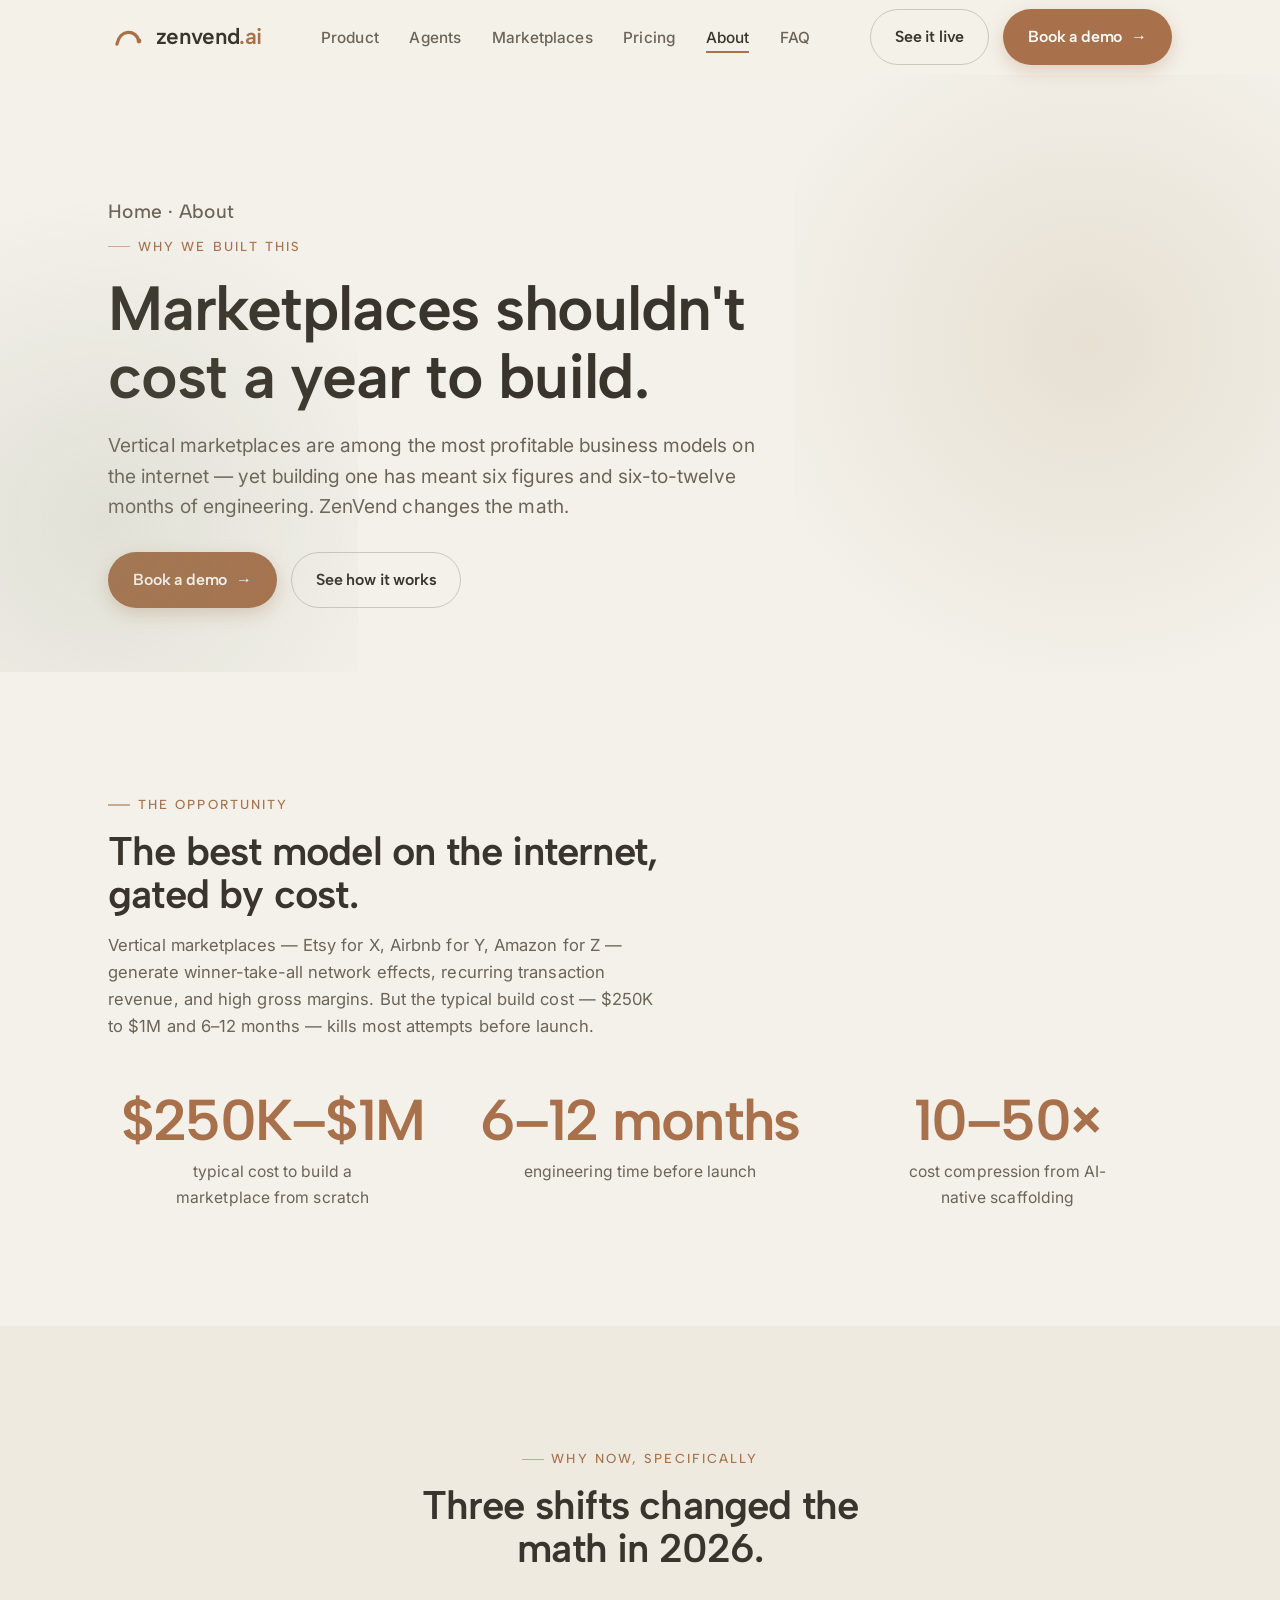
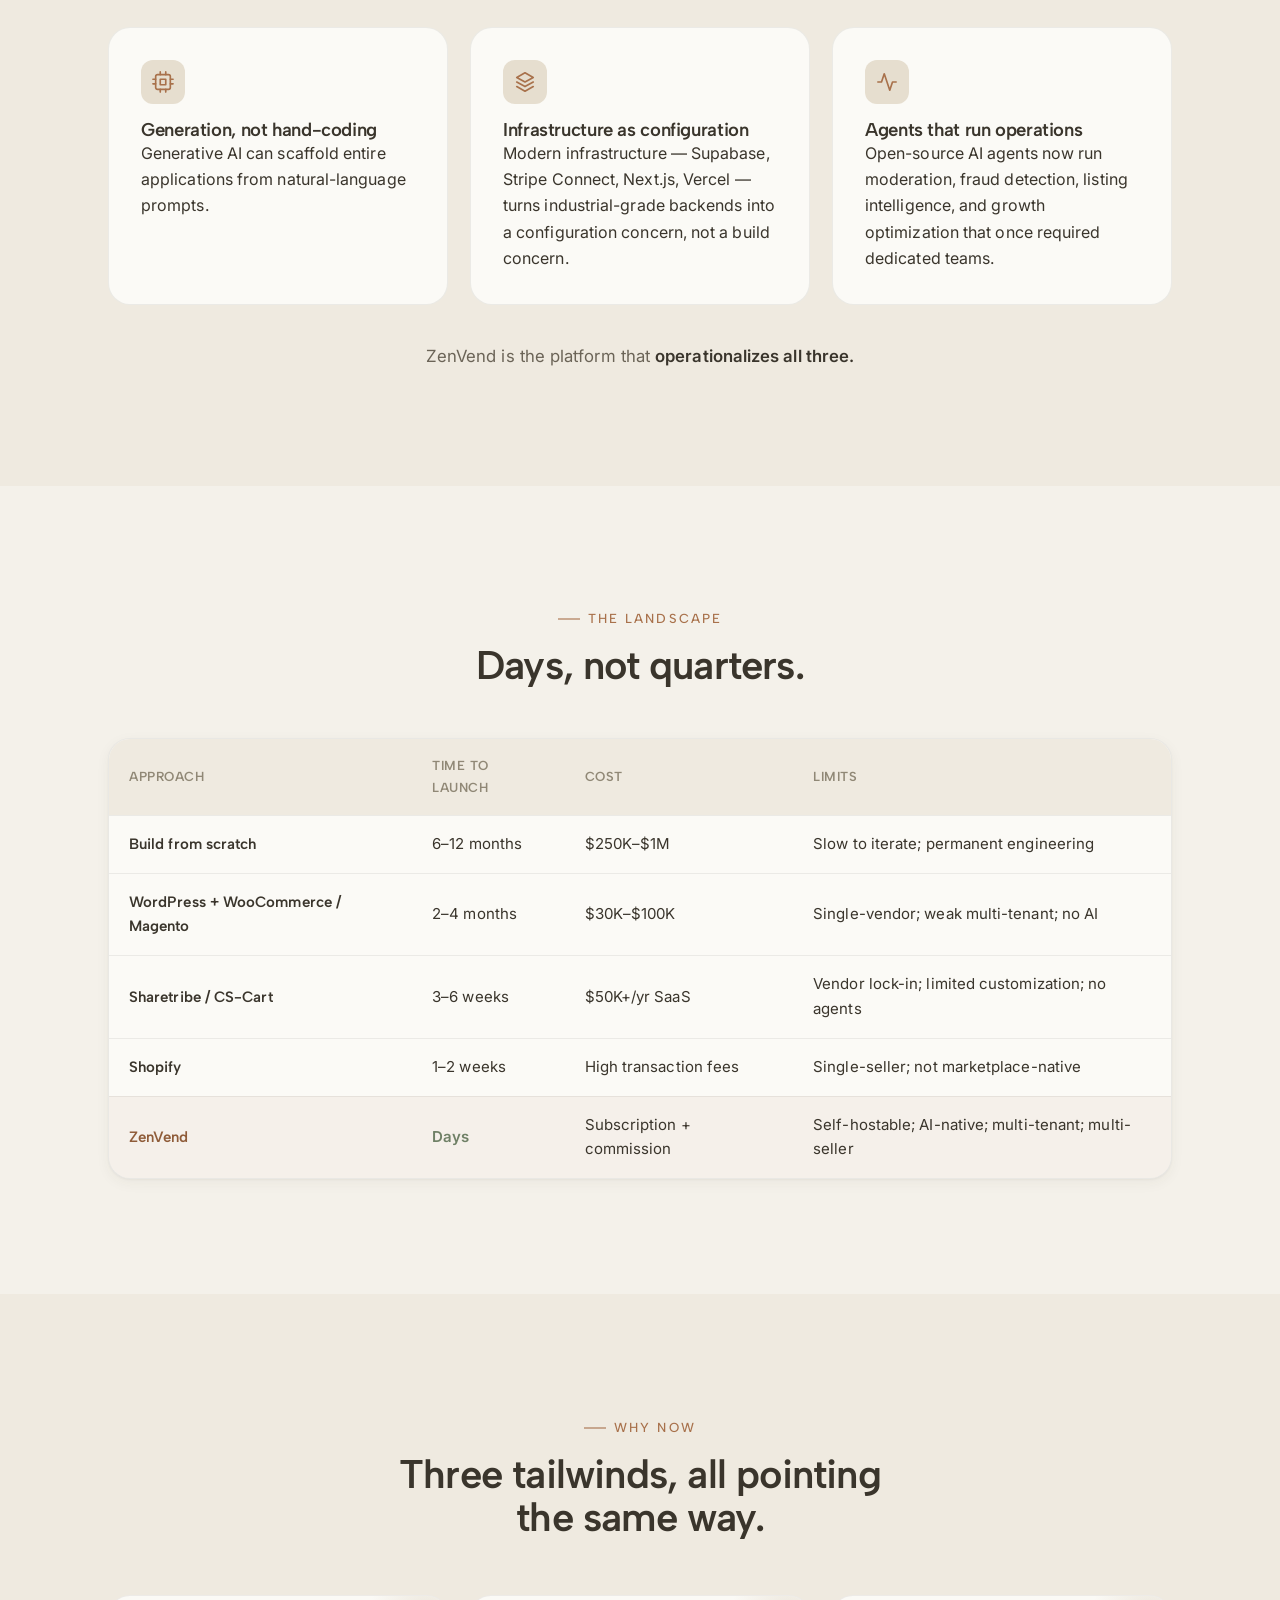
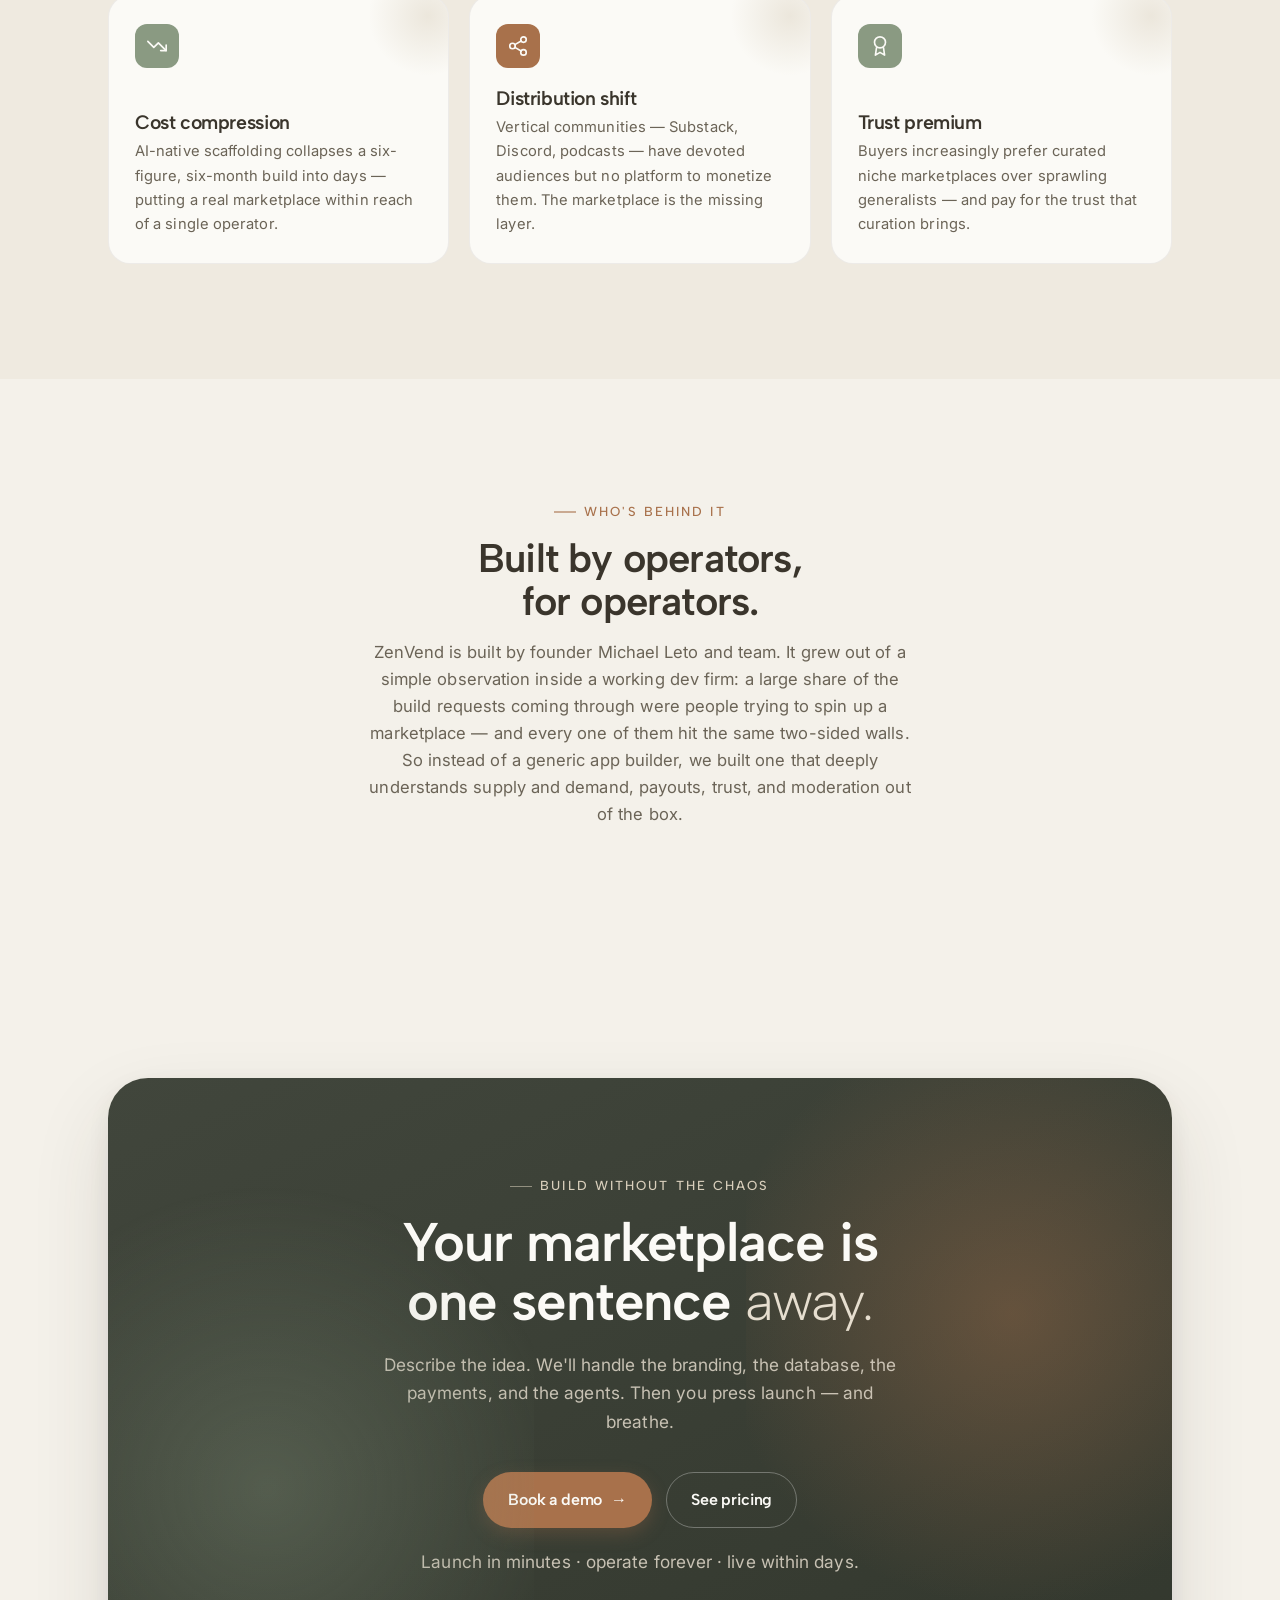
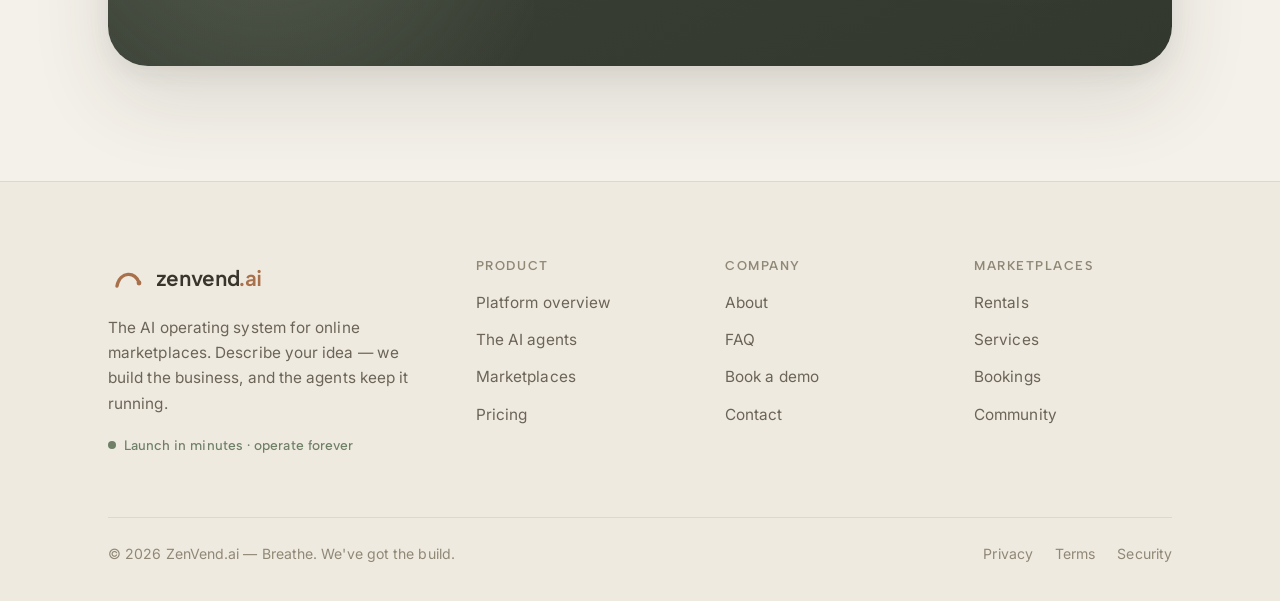
==== commit bf07d4a7: "Add "See it live" secondary CTA site-wide (gap A1) MarketplaceOS leads with a self-service "Deploy F" ====
--- a/about.html
+++ b/about.html
@@ -32,6 +32,7 @@
       </ul>
     </nav>
     <div class="nav__cta">
+      <a href="product.html" class="btn btn--ghost">See it live</a>
       <a href="contact.html" class="btn btn--primary">Book a demo <span class="arrow" aria-hidden="true">→</span></a>
       <button class="hamburger" id="hamburger" aria-label="Open menu" aria-controls="mobileMenu" aria-expanded="false"><span></span><span></span><span></span></button>
     </div>
@@ -44,6 +45,7 @@
       <li><a href="pricing.html">Pricing</a></li>
       <li><a href="about.html">About</a></li>
       <li><a href="faq.html">FAQ</a></li>
+      <li><a href="product.html" class="btn btn--ghost btn--block">See it live</a></li>
       <li><a href="contact.html" class="btn btn--primary btn--block">Book a demo →</a></li>
     </ul>
   </div>
--- a/assets/styles.css
+++ b/assets/styles.css
@@ -206,6 +206,9 @@
 .nav__links a[aria-current="page"]::after { transform: scaleX(1); }
 
 .nav__cta { display: flex; align-items: center; gap: 14px; }
+/* Secondary nav CTA ("See it live") shows only on wide desktop; the mobile menu
+   carries it below 940px, so hide it in the tight 940-1080px band to avoid crowding. */
+@media (max-width: 1080px) { .nav__cta .btn--ghost { display: none; } }
 
 .hamburger {
   display: none; flex-direction: column; justify-content: center; gap: 5px;
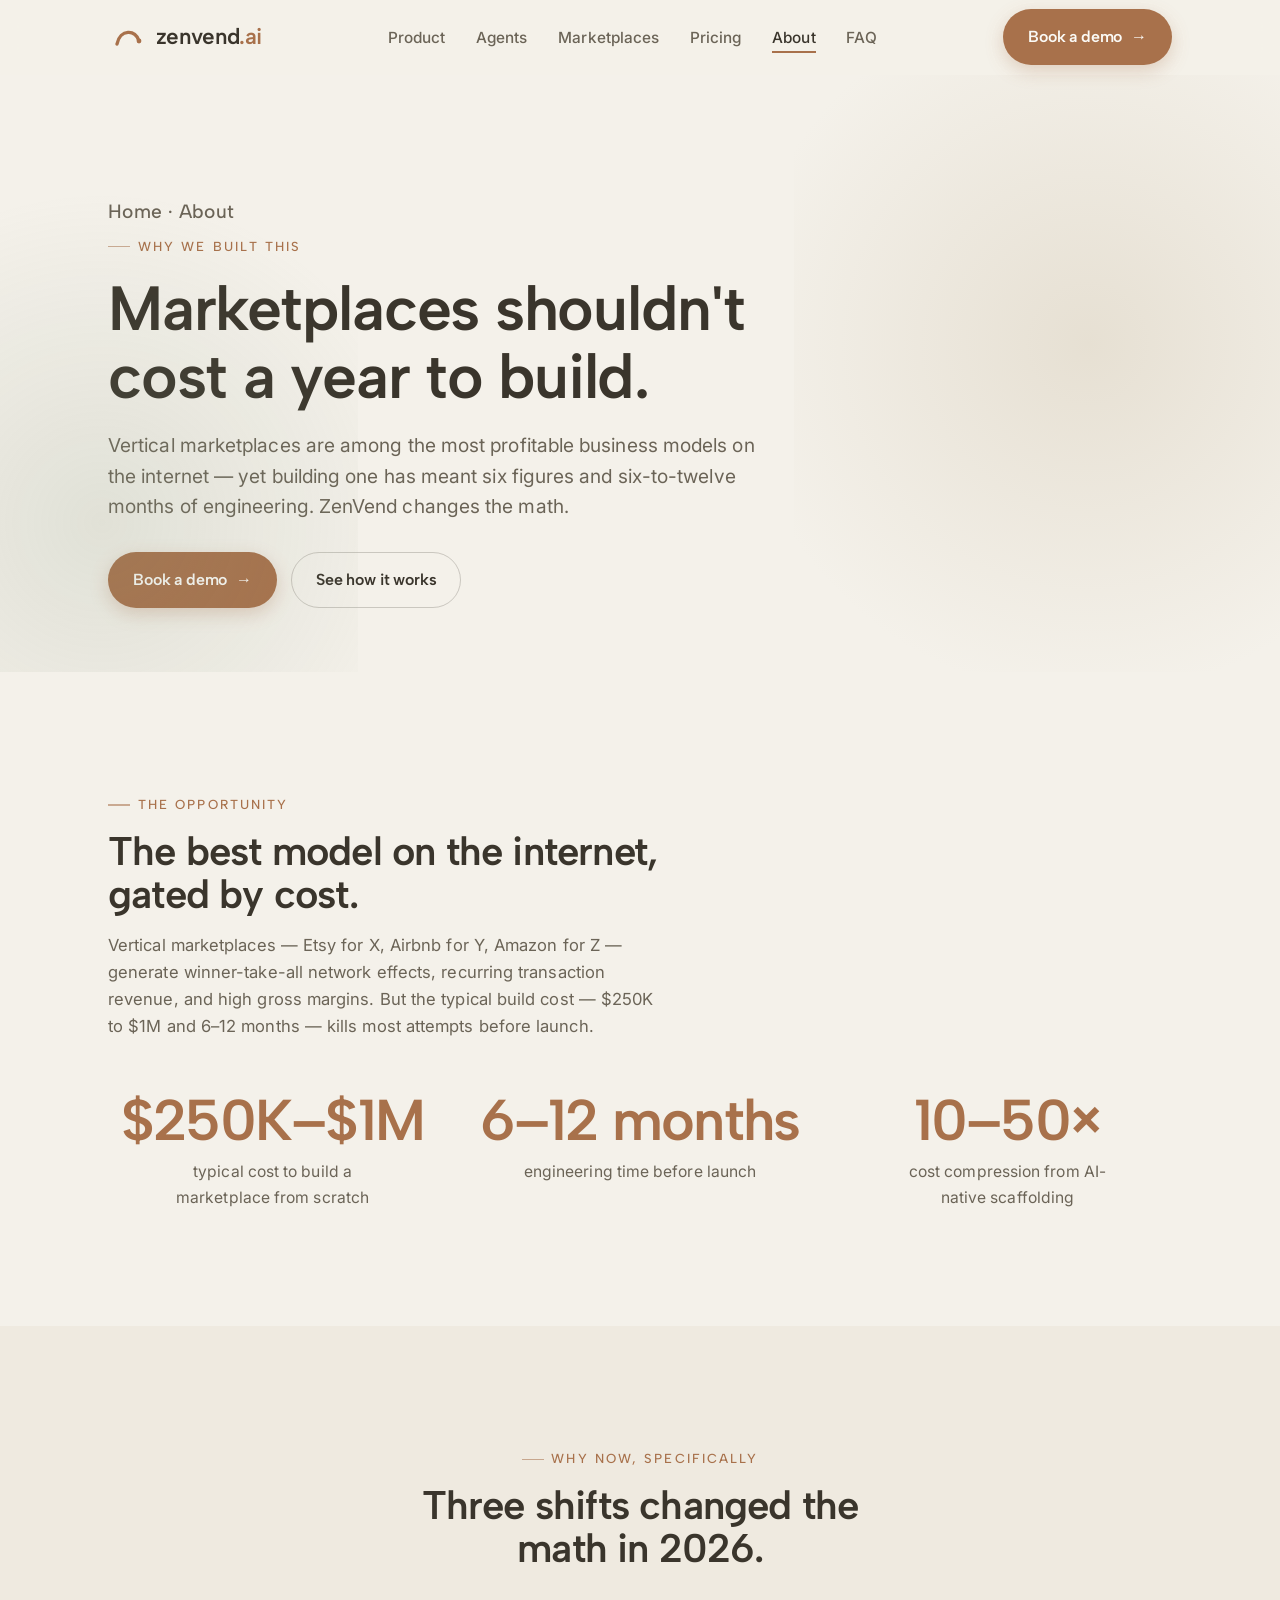
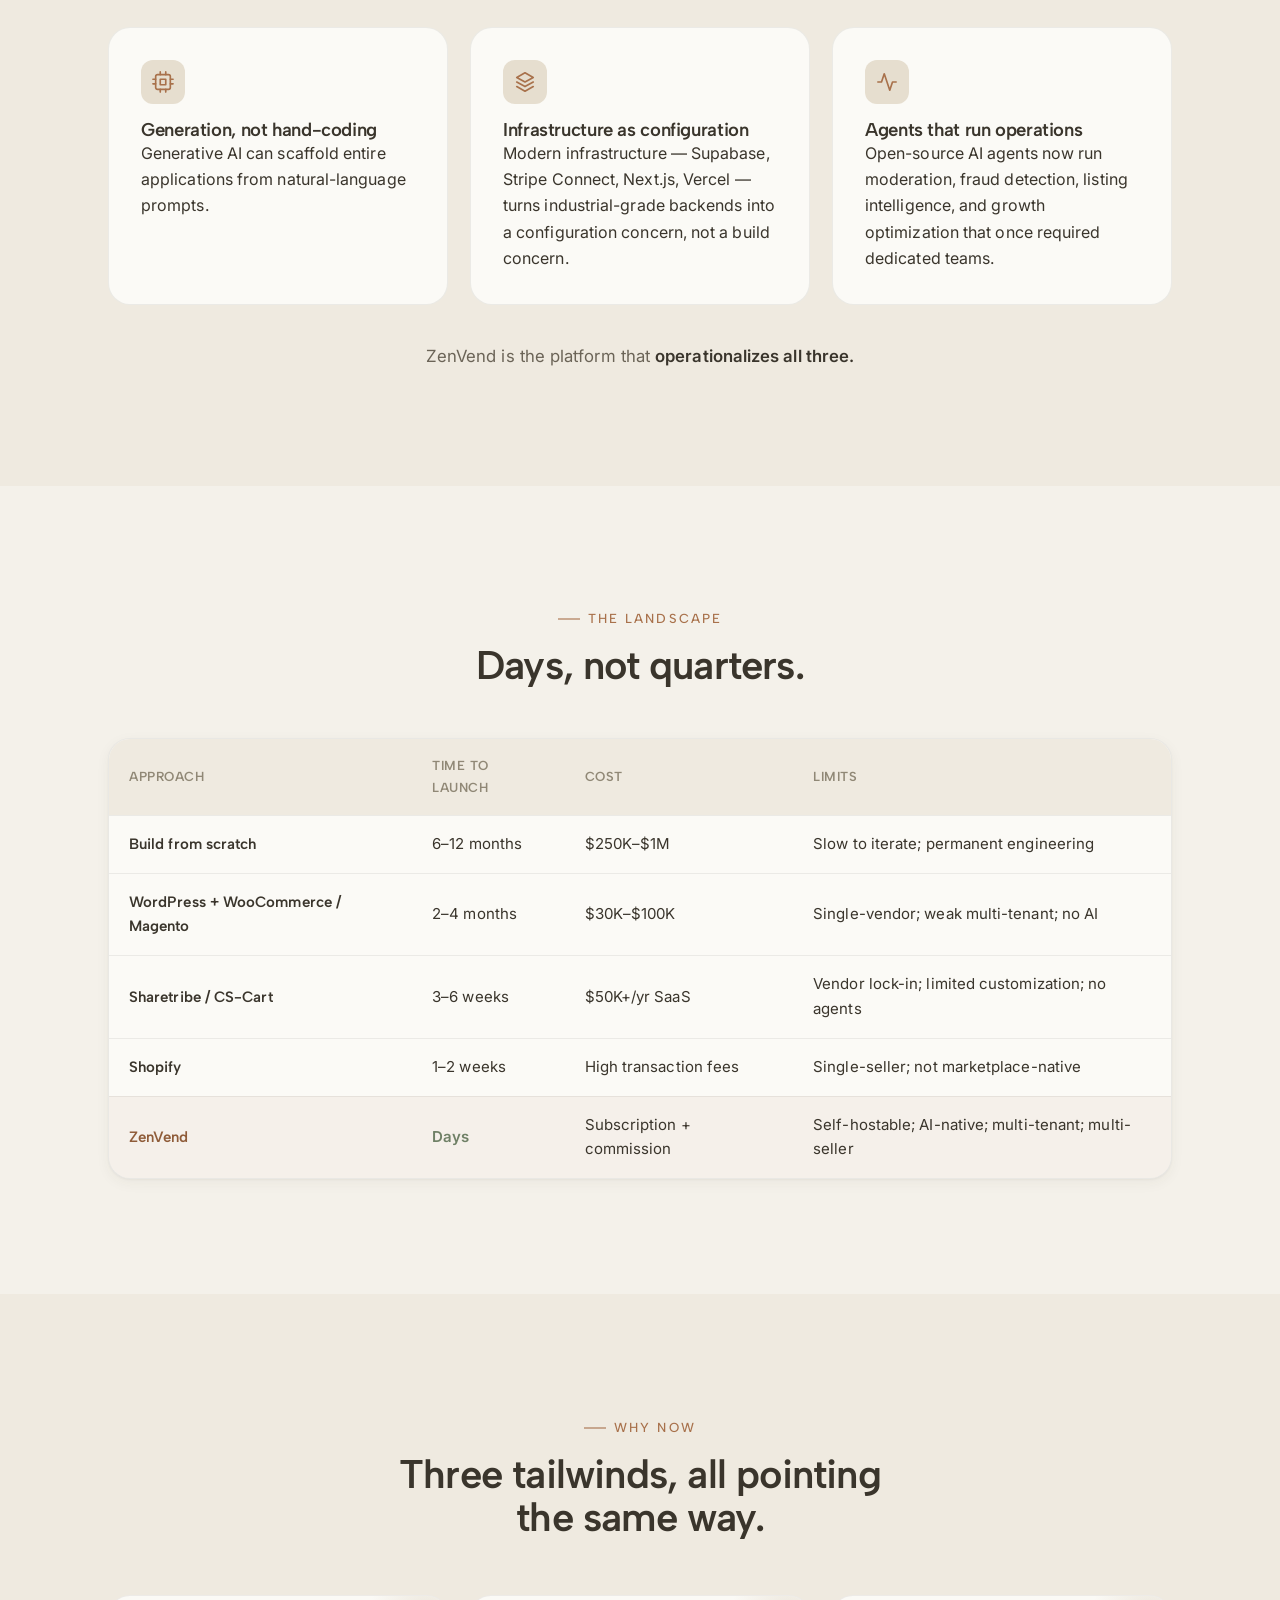
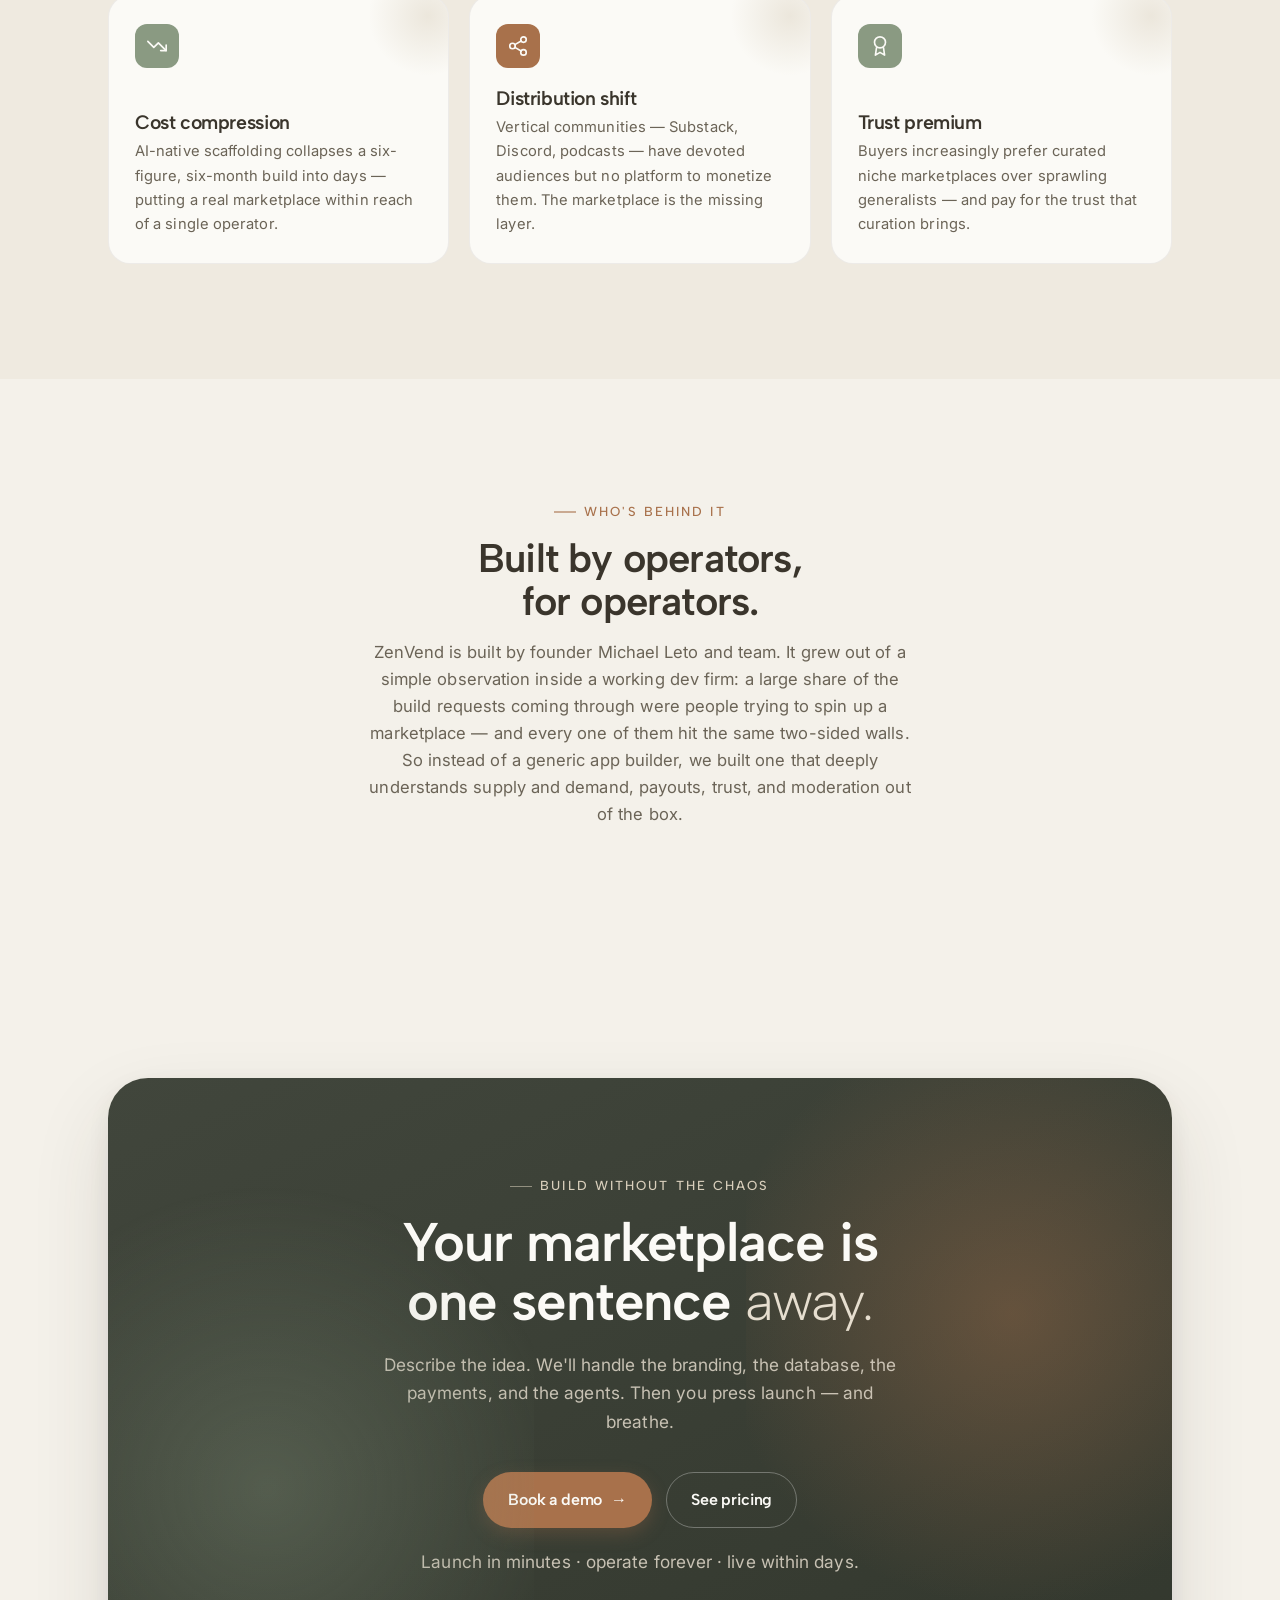
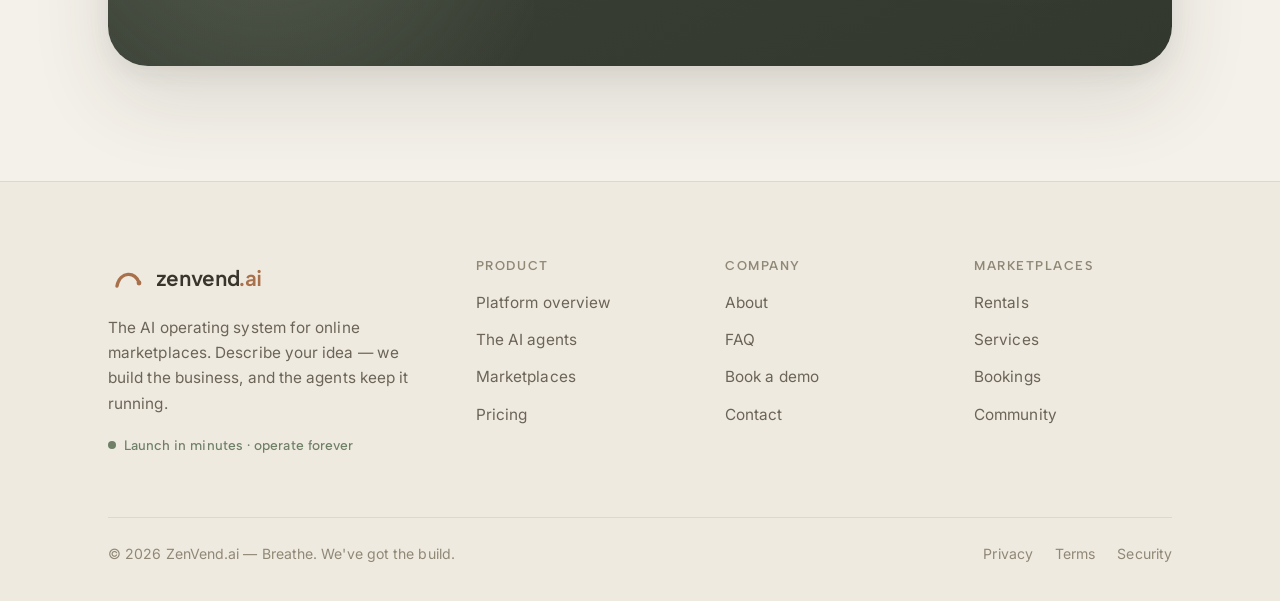
==== commit ec9b0952: "Add GA4 analytics with Consent Mode v2 to marketing site (A3) Wires Google Analytics 4 (gtag) into a" ====
--- a/about.html
+++ b/about.html
@@ -11,6 +11,7 @@
 <link href="https://fonts.googleapis.com/css2?family=Albert+Sans:wght@300;500;600&family=Inter:wght@400;500;600&display=swap" rel="stylesheet" />
 <link rel="icon" href="data:image/svg+xml,%3Csvg xmlns='http://www.w3.org/2000/svg' width='40' height='40' viewBox='0 0 40 40'%3E%3Cpath d='M9 27 C 12 12, 28 12, 31 24' stroke='%23a8714b' stroke-width='3.4' stroke-linecap='round' fill='none'/%3E%3Ccircle cx='31' cy='24' r='2.4' fill='%23a8714b'/%3E%3C/svg%3E" />
 <link rel="stylesheet" href="assets/styles.css" />
+<script src="assets/analytics.js"></script>
 </head>
 <body>
 
@@ -32,7 +33,6 @@
       </ul>
     </nav>
     <div class="nav__cta">
-      <a href="product.html" class="btn btn--ghost">See it live</a>
       <a href="contact.html" class="btn btn--primary">Book a demo <span class="arrow" aria-hidden="true">→</span></a>
       <button class="hamburger" id="hamburger" aria-label="Open menu" aria-controls="mobileMenu" aria-expanded="false"><span></span><span></span><span></span></button>
     </div>
@@ -45,7 +45,6 @@
       <li><a href="pricing.html">Pricing</a></li>
       <li><a href="about.html">About</a></li>
       <li><a href="faq.html">FAQ</a></li>
-      <li><a href="product.html" class="btn btn--ghost btn--block">See it live</a></li>
       <li><a href="contact.html" class="btn btn--primary btn--block">Book a demo →</a></li>
     </ul>
   </div>
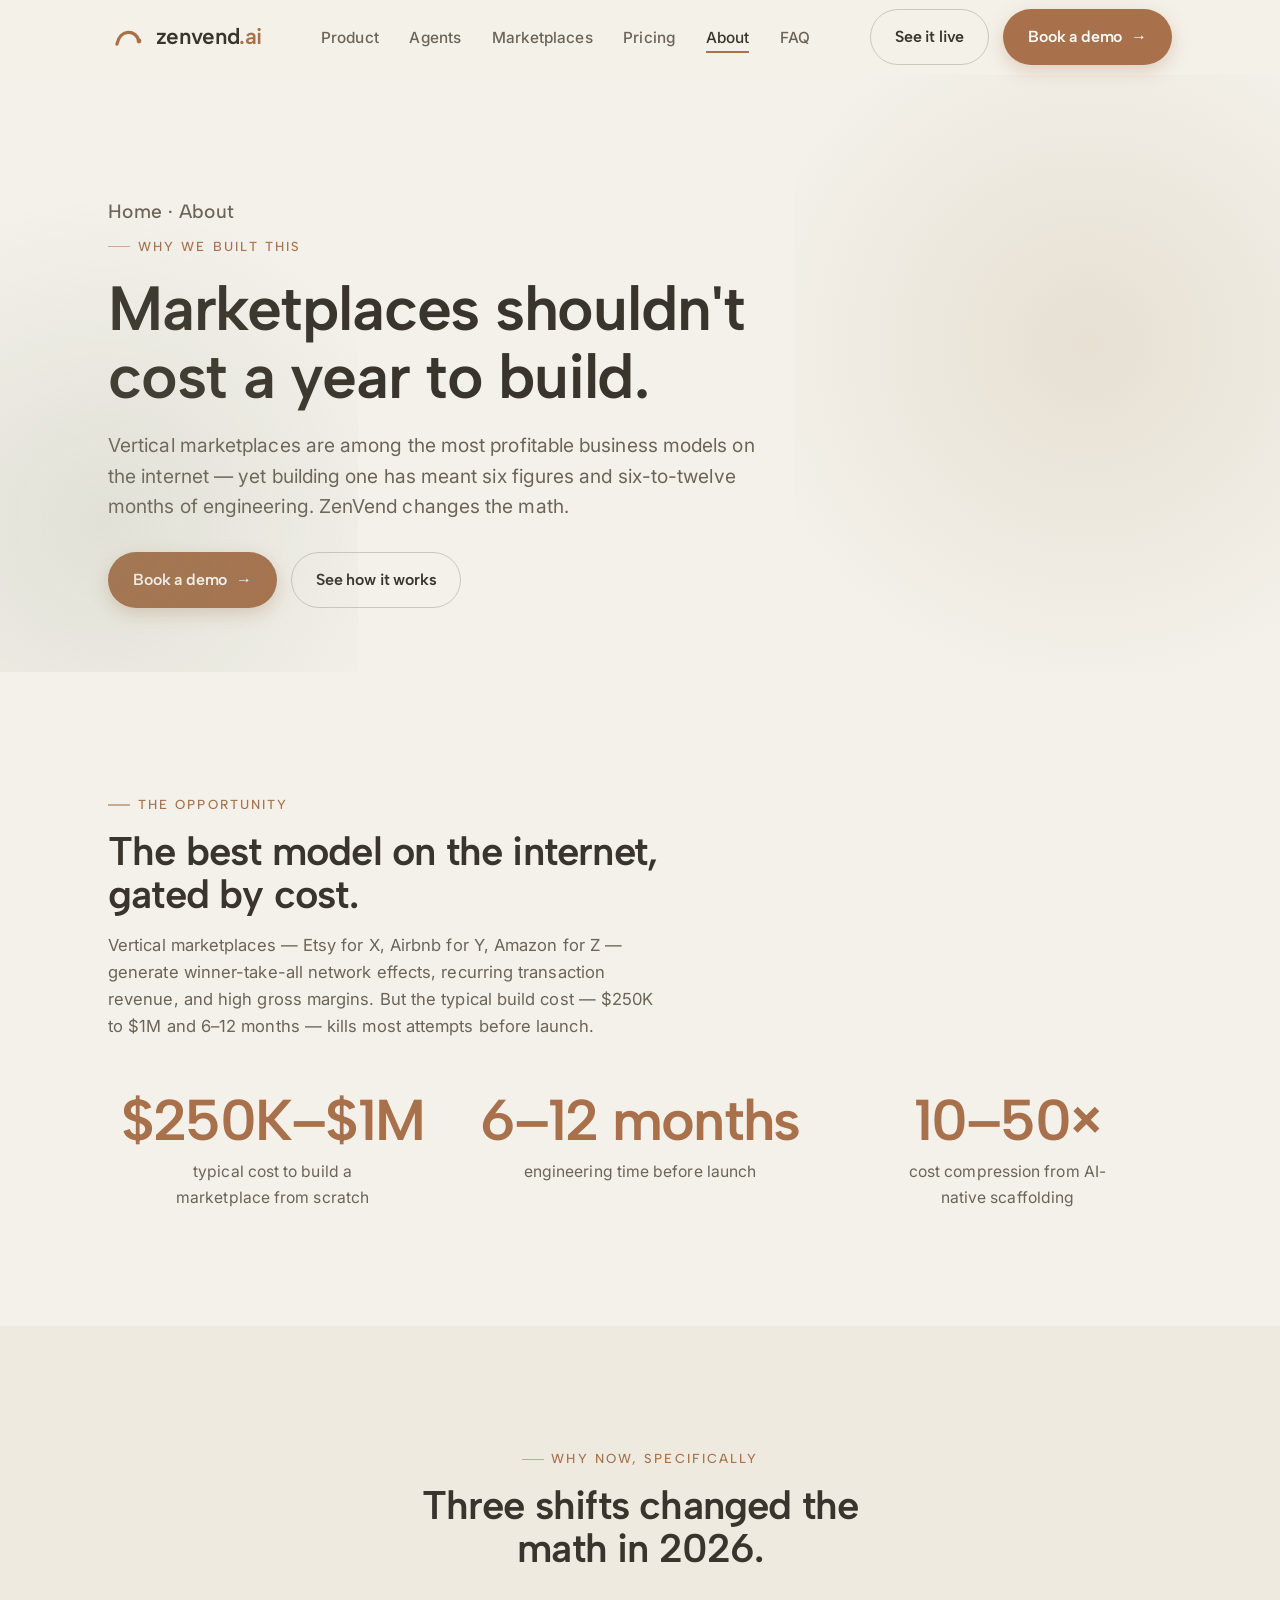
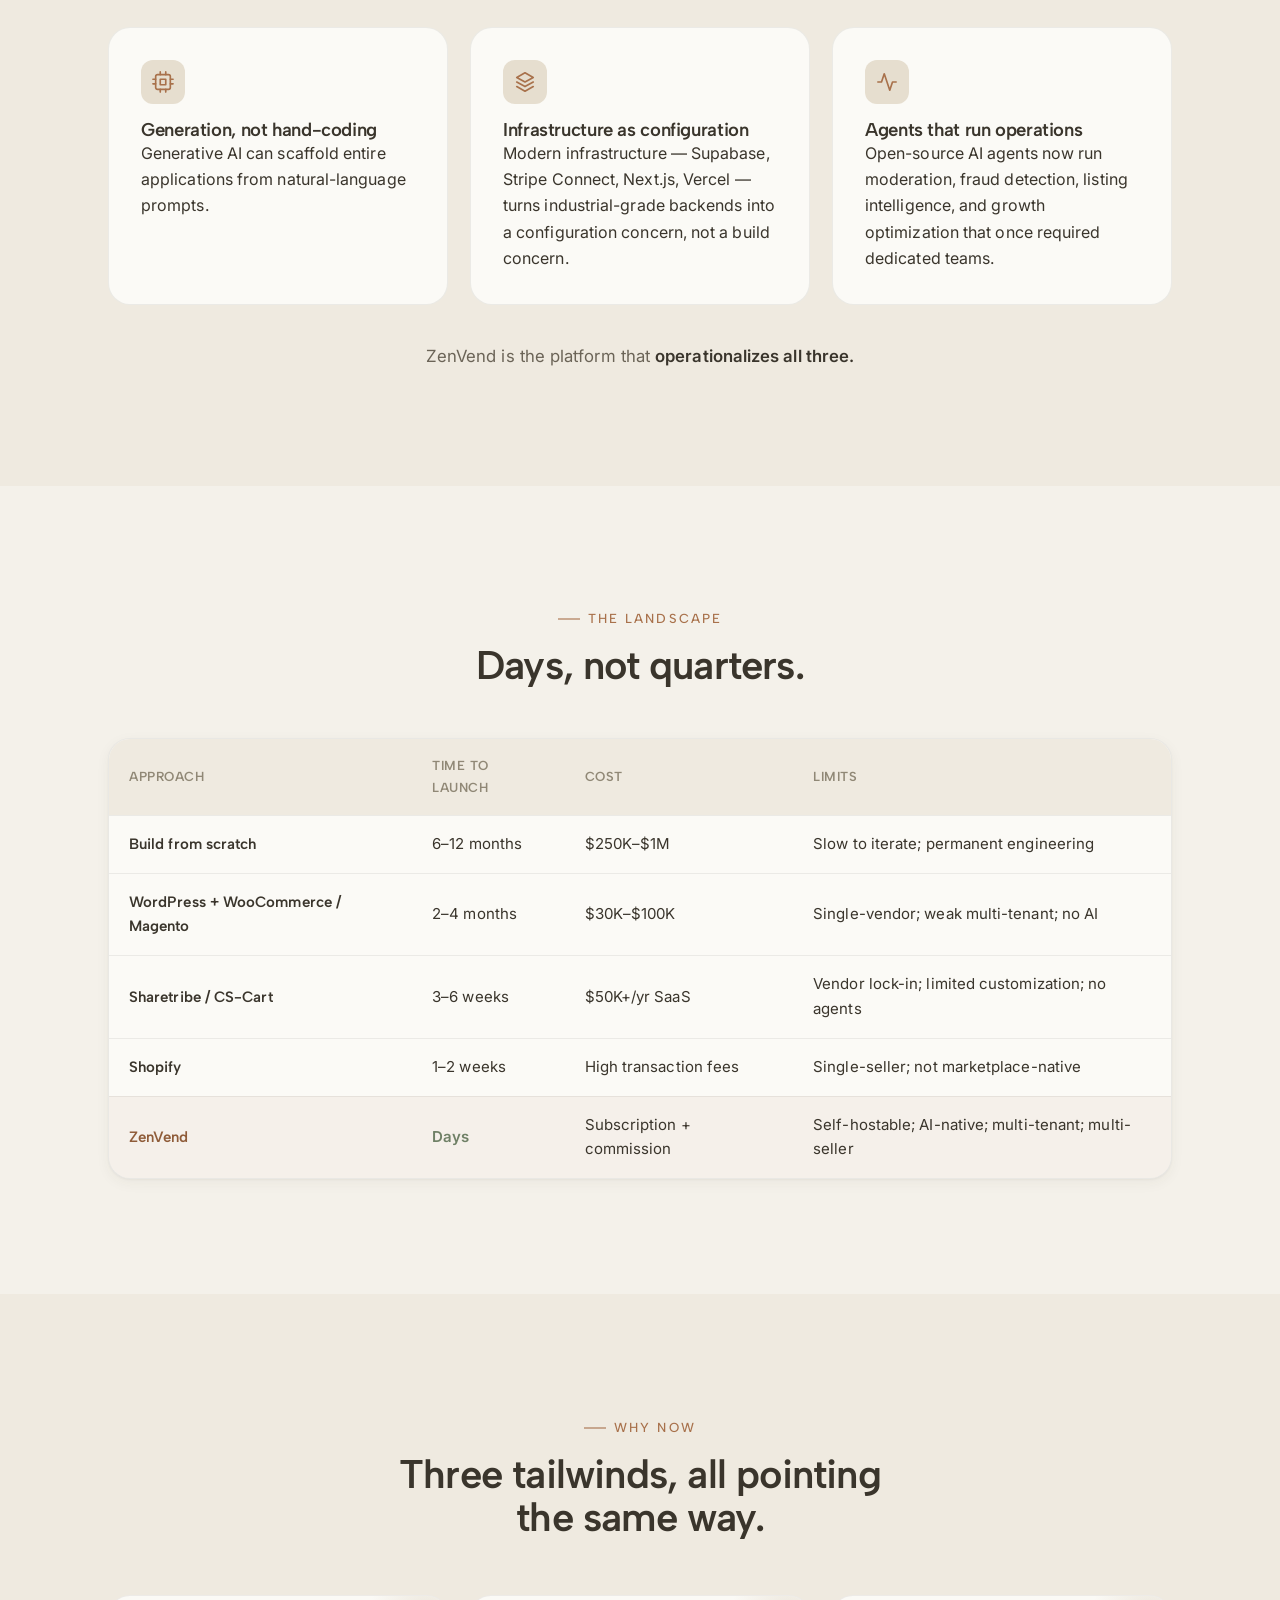
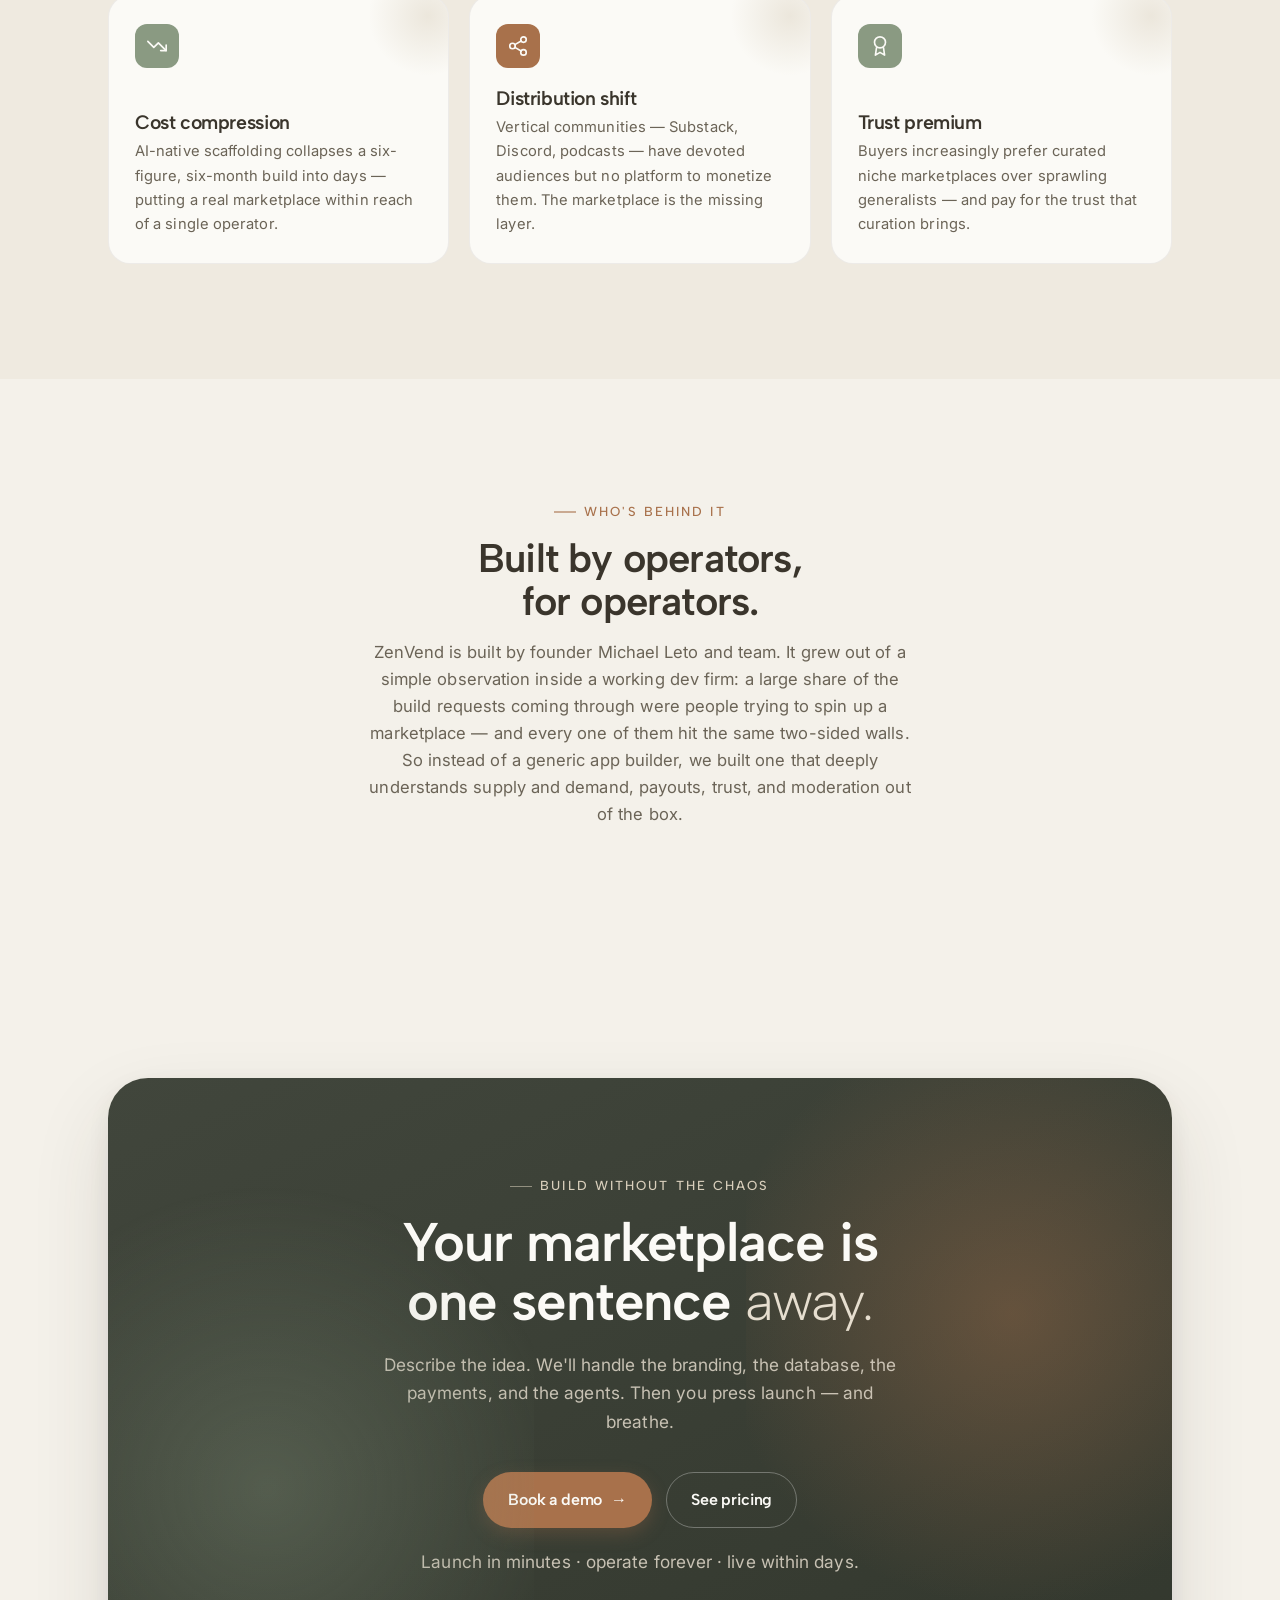
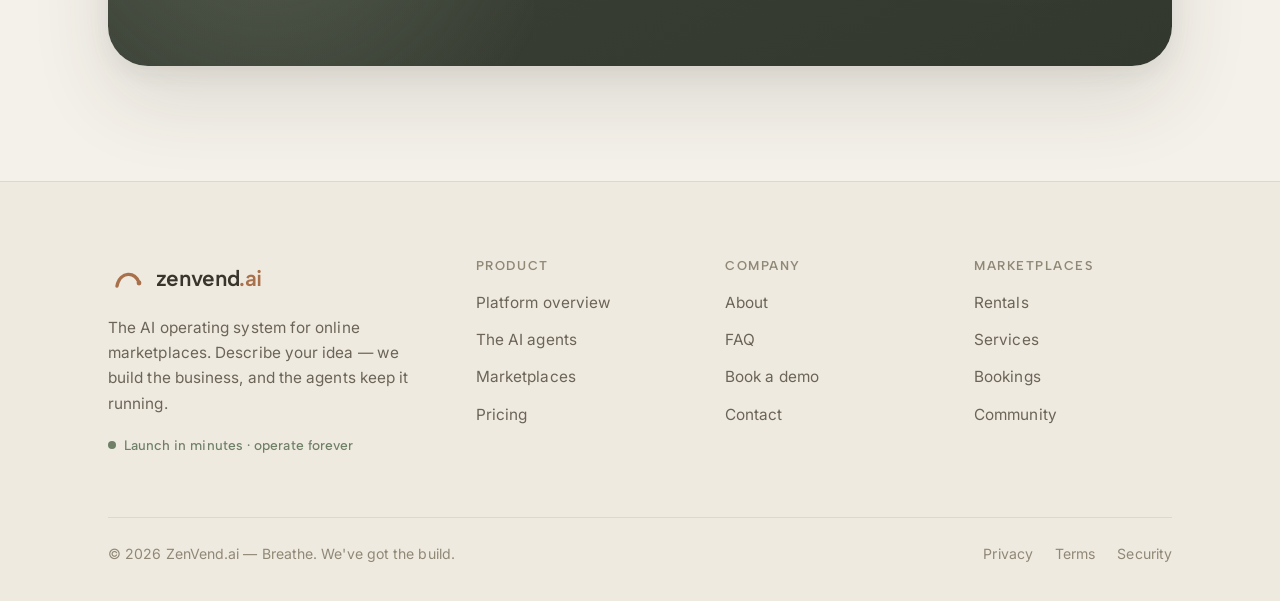
==== commit 264737ad: "Merge bf07d4a75f7ca2d38b76074b06e5b8060e4e8c38 into 66e5ebb0ea58854755c9d9ea006e4dfcdf972ea6" ====
--- a/about.html
+++ b/about.html
@@ -11,7 +11,6 @@
 <link href="https://fonts.googleapis.com/css2?family=Albert+Sans:wght@300;500;600&family=Inter:wght@400;500;600&display=swap" rel="stylesheet" />
 <link rel="icon" href="data:image/svg+xml,%3Csvg xmlns='http://www.w3.org/2000/svg' width='40' height='40' viewBox='0 0 40 40'%3E%3Cpath d='M9 27 C 12 12, 28 12, 31 24' stroke='%23a8714b' stroke-width='3.4' stroke-linecap='round' fill='none'/%3E%3Ccircle cx='31' cy='24' r='2.4' fill='%23a8714b'/%3E%3C/svg%3E" />
 <link rel="stylesheet" href="assets/styles.css" />
-<script src="assets/analytics.js"></script>
 </head>
 <body>
 
@@ -33,6 +32,7 @@
       </ul>
     </nav>
     <div class="nav__cta">
+      <a href="product.html" class="btn btn--ghost">See it live</a>
       <a href="contact.html" class="btn btn--primary">Book a demo <span class="arrow" aria-hidden="true">→</span></a>
       <button class="hamburger" id="hamburger" aria-label="Open menu" aria-controls="mobileMenu" aria-expanded="false"><span></span><span></span><span></span></button>
     </div>
@@ -45,6 +45,7 @@
       <li><a href="pricing.html">Pricing</a></li>
       <li><a href="about.html">About</a></li>
       <li><a href="faq.html">FAQ</a></li>
+      <li><a href="product.html" class="btn btn--ghost btn--block">See it live</a></li>
       <li><a href="contact.html" class="btn btn--primary btn--block">Book a demo →</a></li>
     </ul>
   </div>
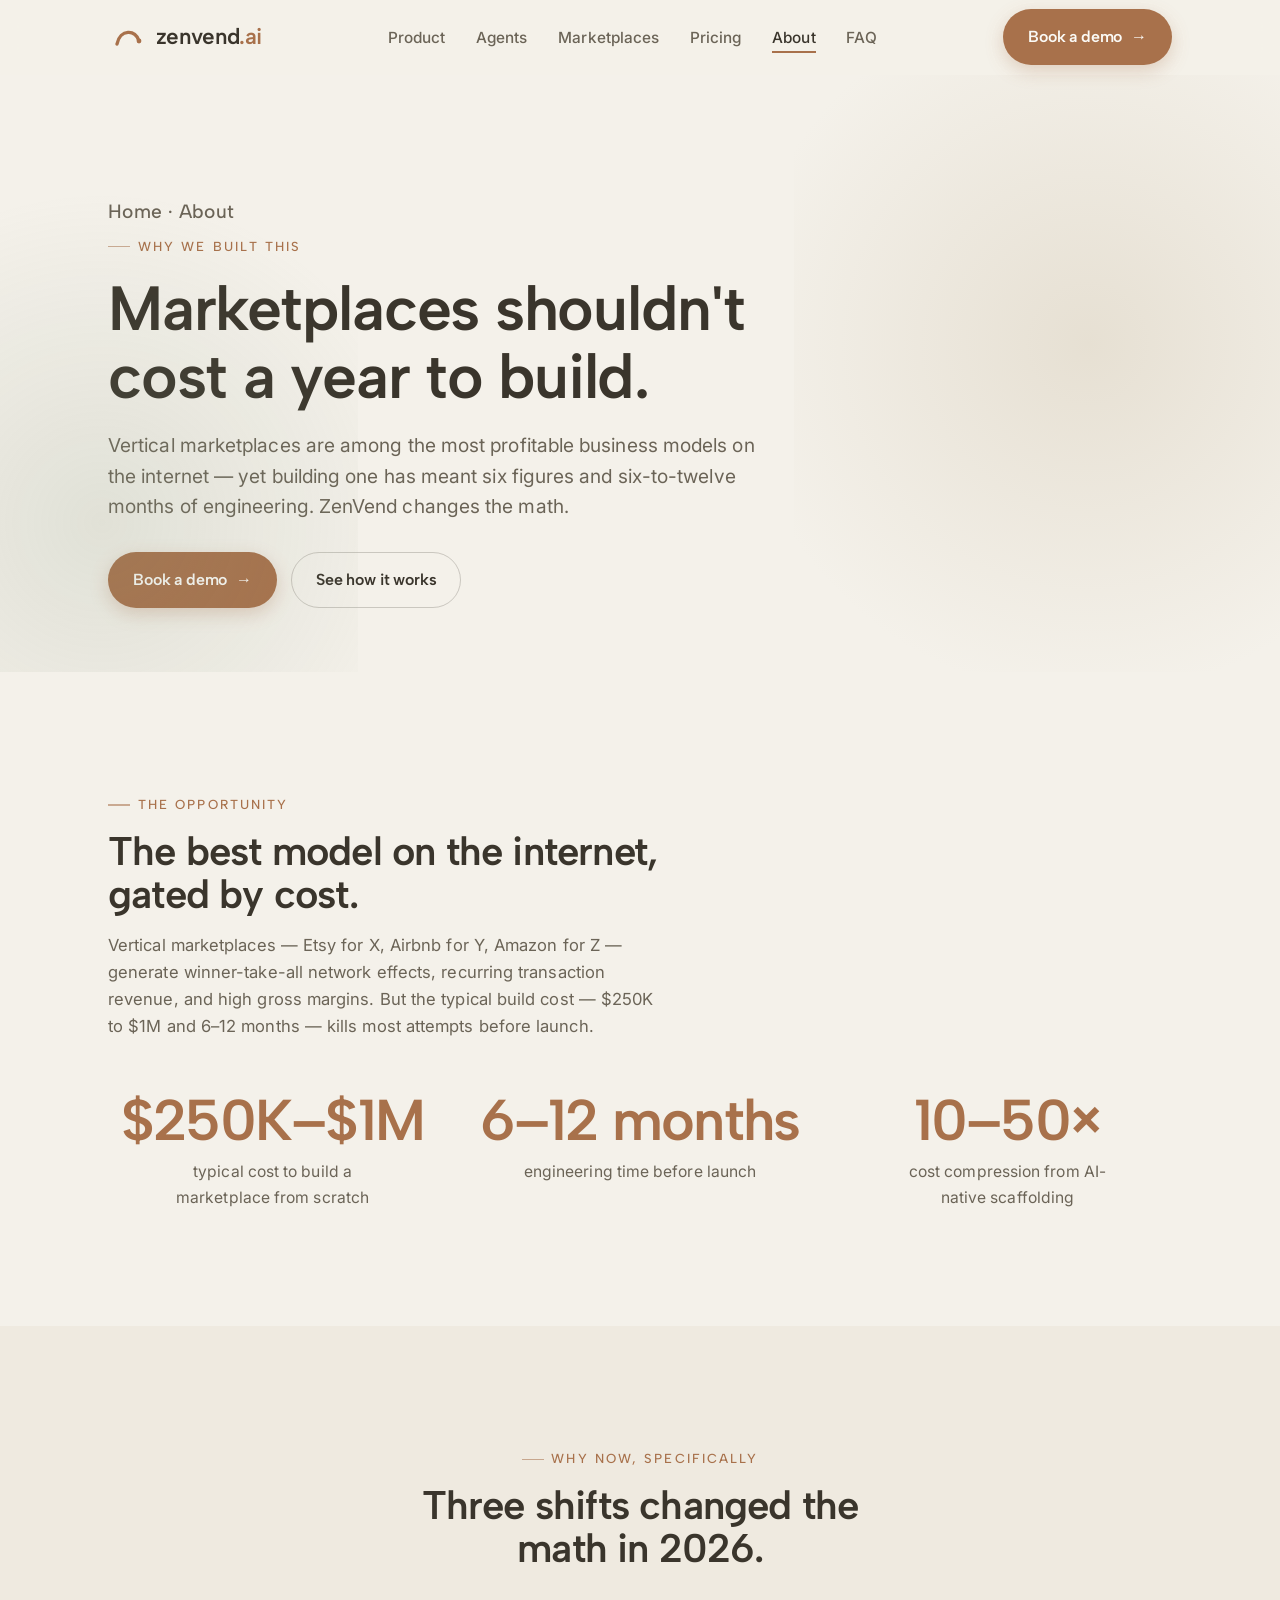
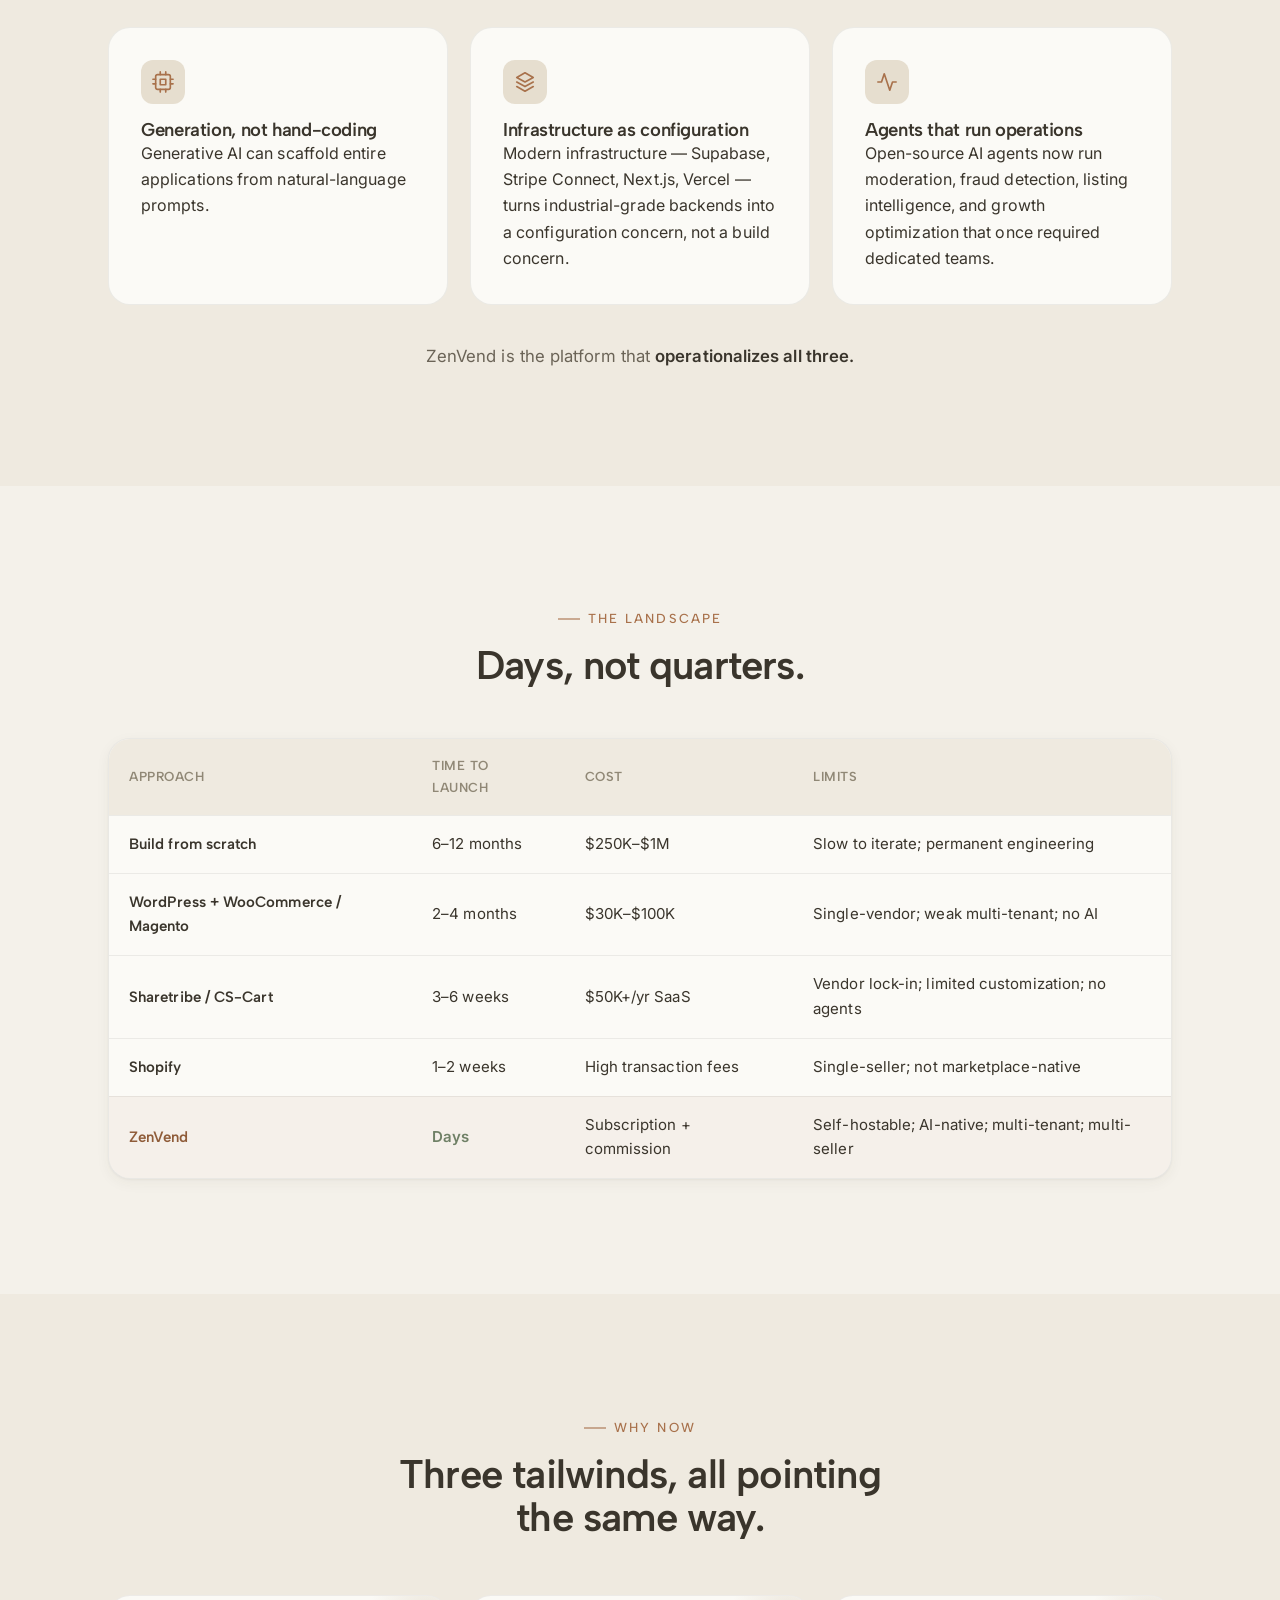
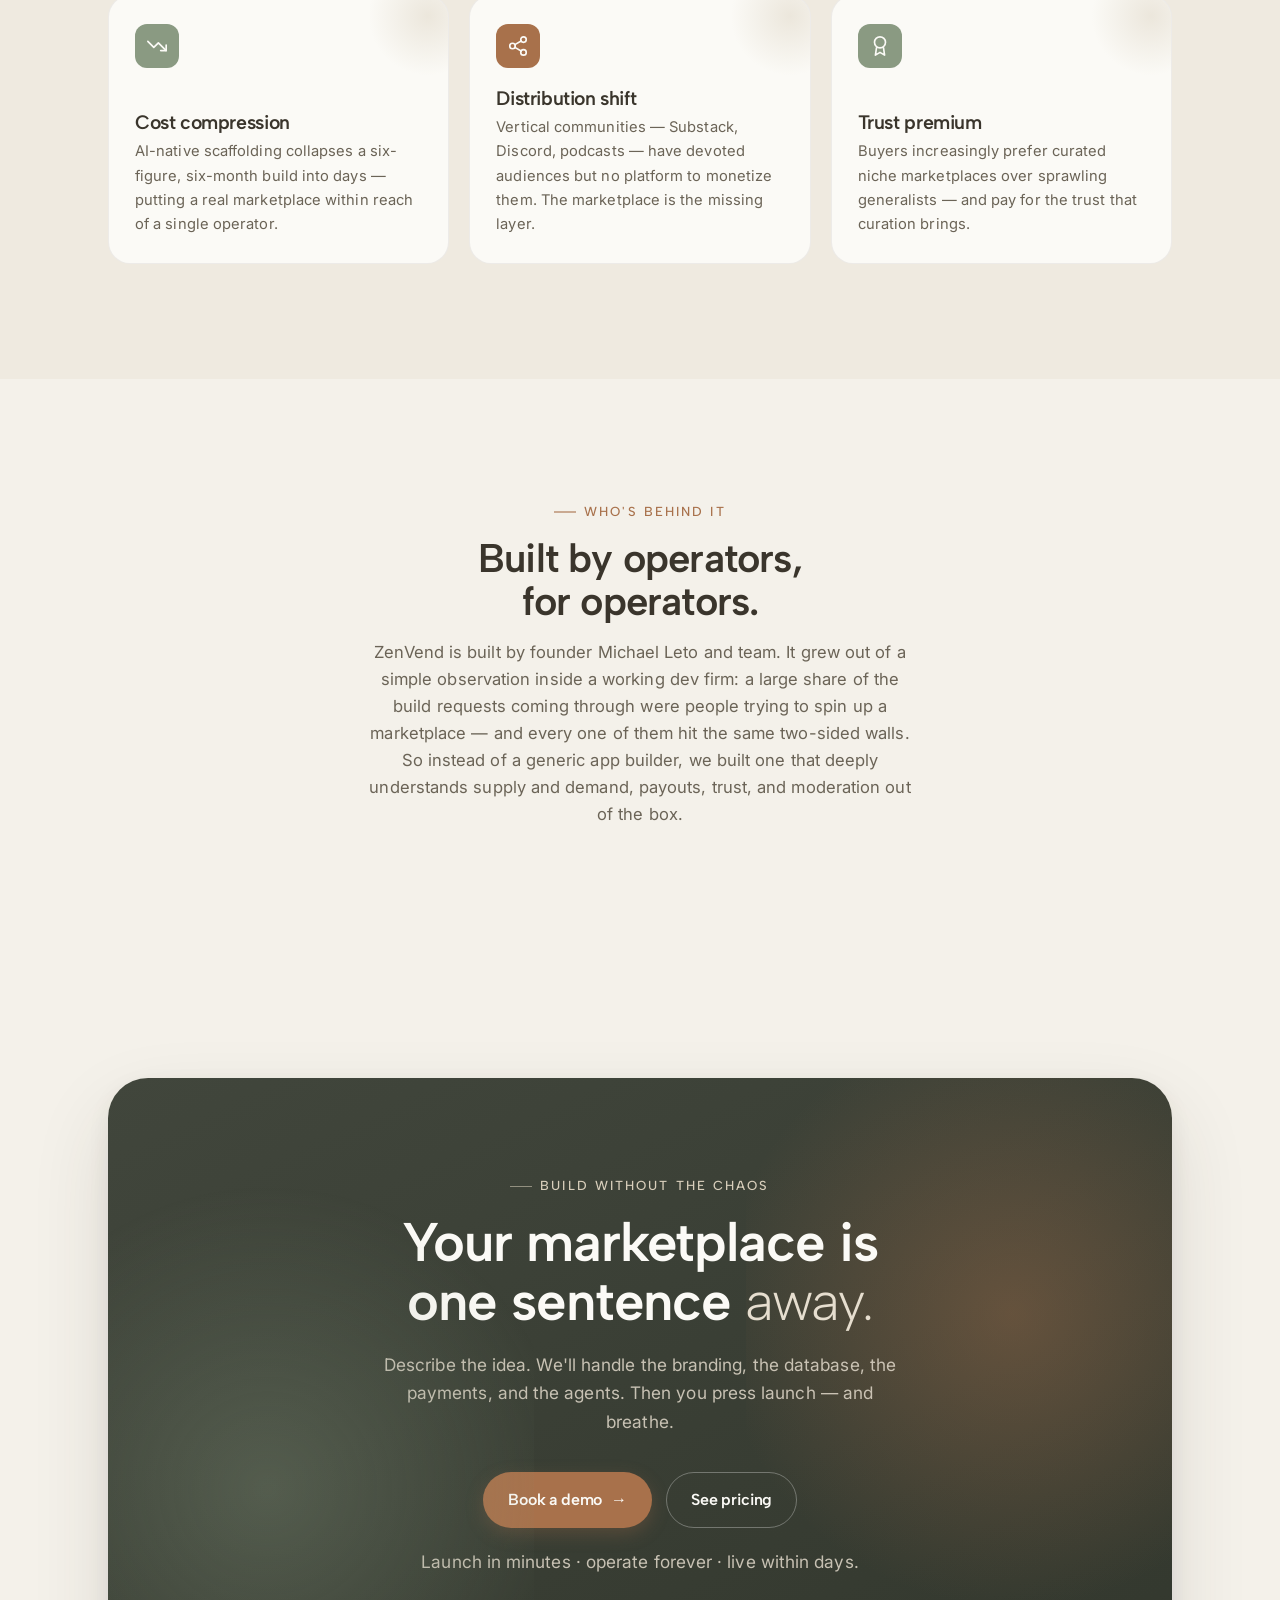
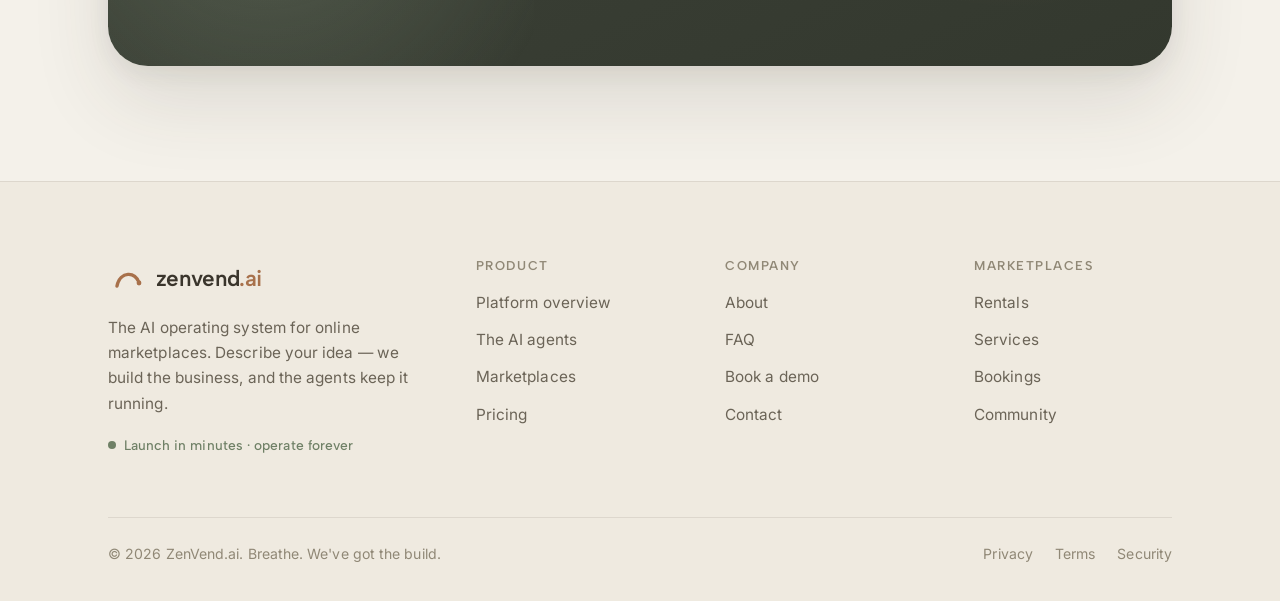
==== commit 47389d16: "Remove em-dash from site footer copy on all 8 pages Footer read "© 2026 ZenVend.ai — Breathe. We've " ====
--- a/about.html
+++ b/about.html
@@ -32,7 +32,6 @@
       </ul>
     </nav>
     <div class="nav__cta">
-      <a href="product.html" class="btn btn--ghost">See it live</a>
       <a href="contact.html" class="btn btn--primary">Book a demo <span class="arrow" aria-hidden="true">→</span></a>
       <button class="hamburger" id="hamburger" aria-label="Open menu" aria-controls="mobileMenu" aria-expanded="false"><span></span><span></span><span></span></button>
     </div>
@@ -45,7 +44,6 @@
       <li><a href="pricing.html">Pricing</a></li>
       <li><a href="about.html">About</a></li>
       <li><a href="faq.html">FAQ</a></li>
-      <li><a href="product.html" class="btn btn--ghost btn--block">See it live</a></li>
       <li><a href="contact.html" class="btn btn--primary btn--block">Book a demo →</a></li>
     </ul>
   </div>
@@ -274,7 +272,7 @@
       </div>
     </div>
     <div class="footer__bottom">
-      <span>© 2026 ZenVend.ai — Breathe. We've got the build.</span>
+      <span>© 2026 ZenVend.ai. Breathe. We've got the build.</span>
       <span class="legal">
         <a href="contact.html">Privacy</a>
         <a href="contact.html">Terms</a>
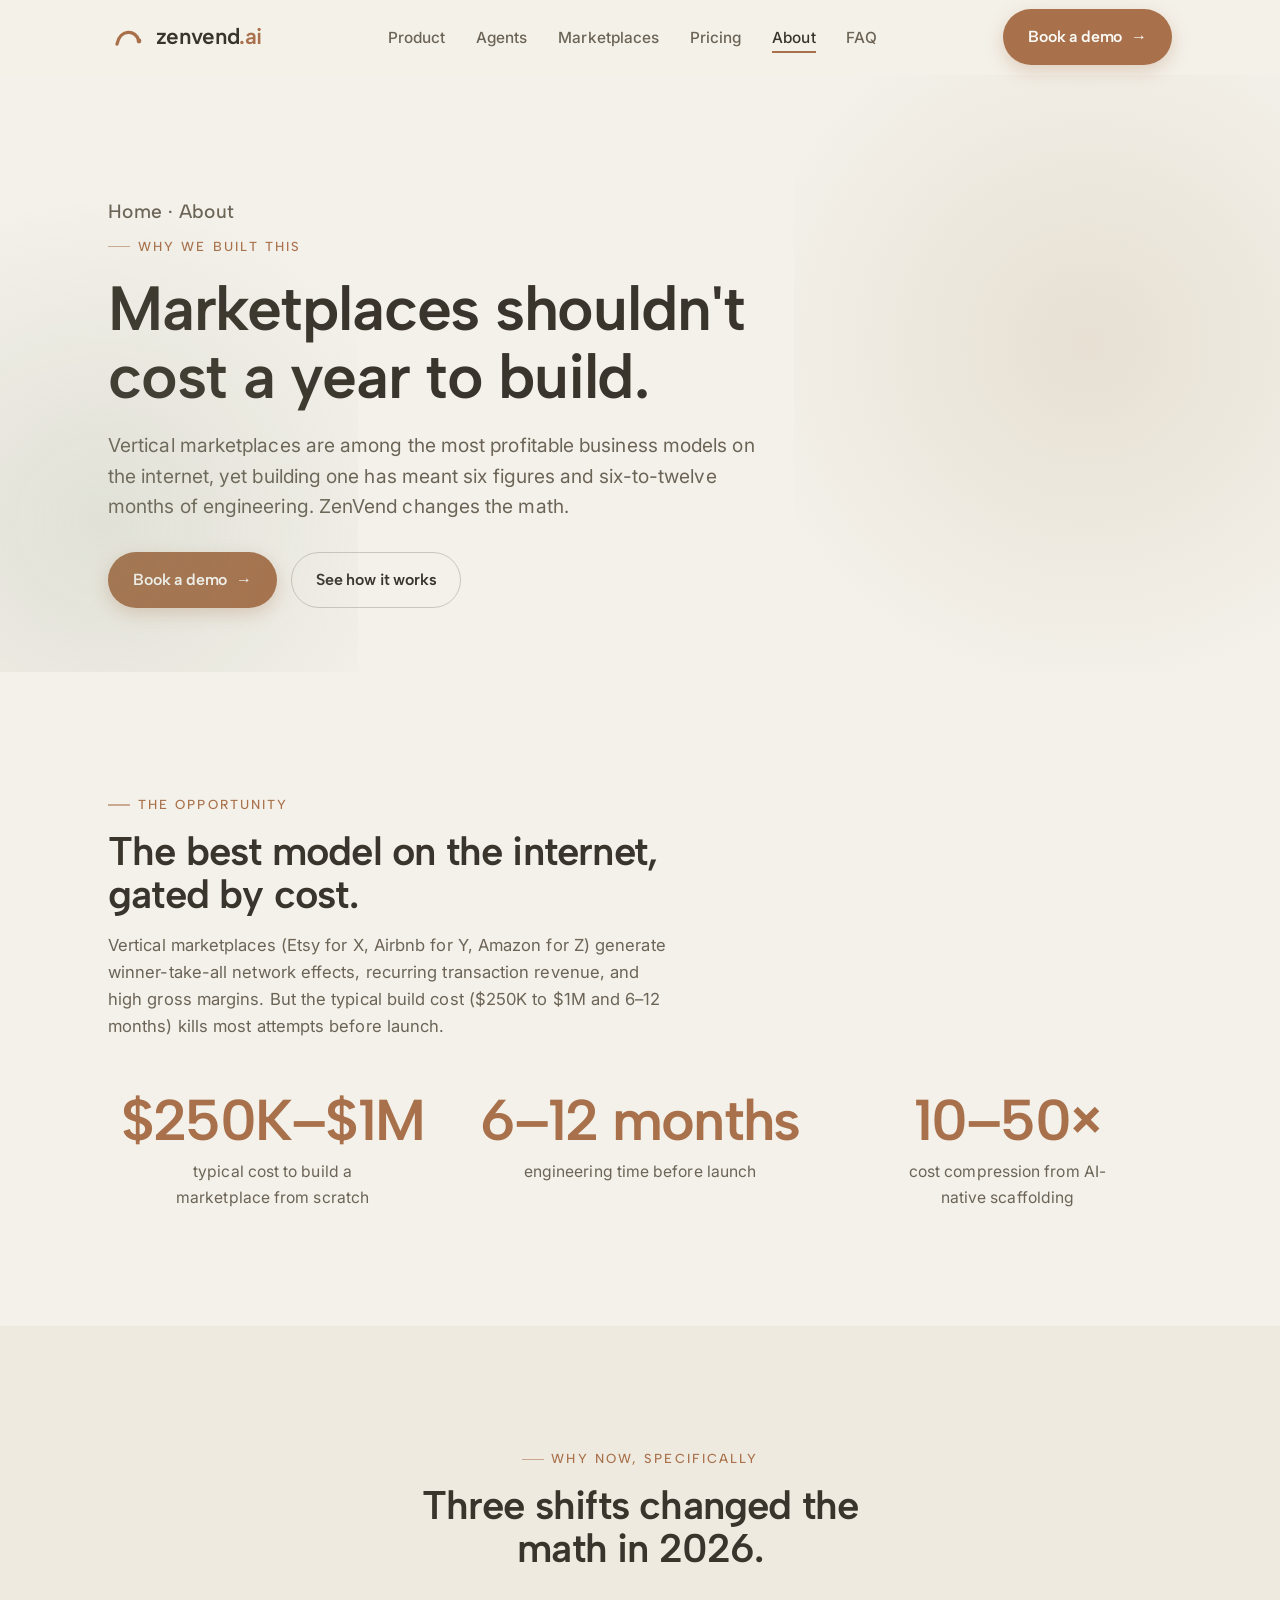
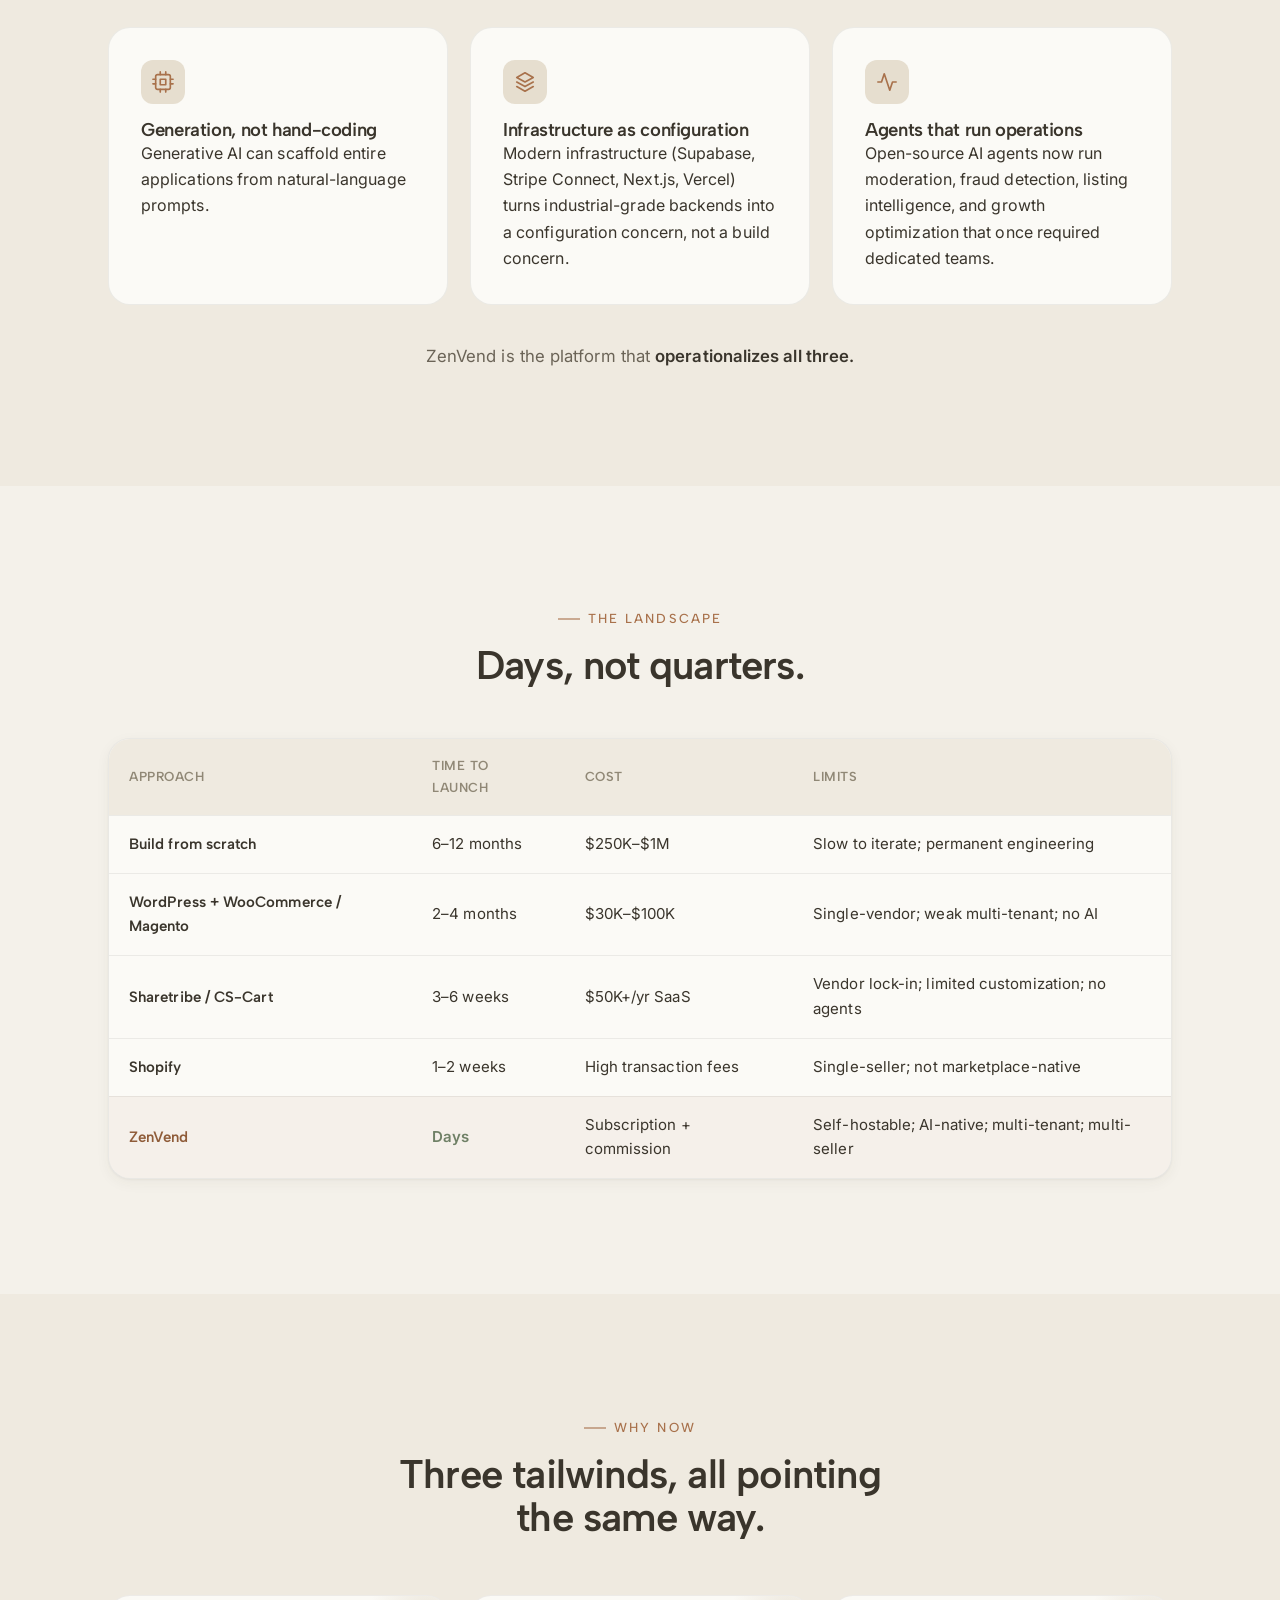
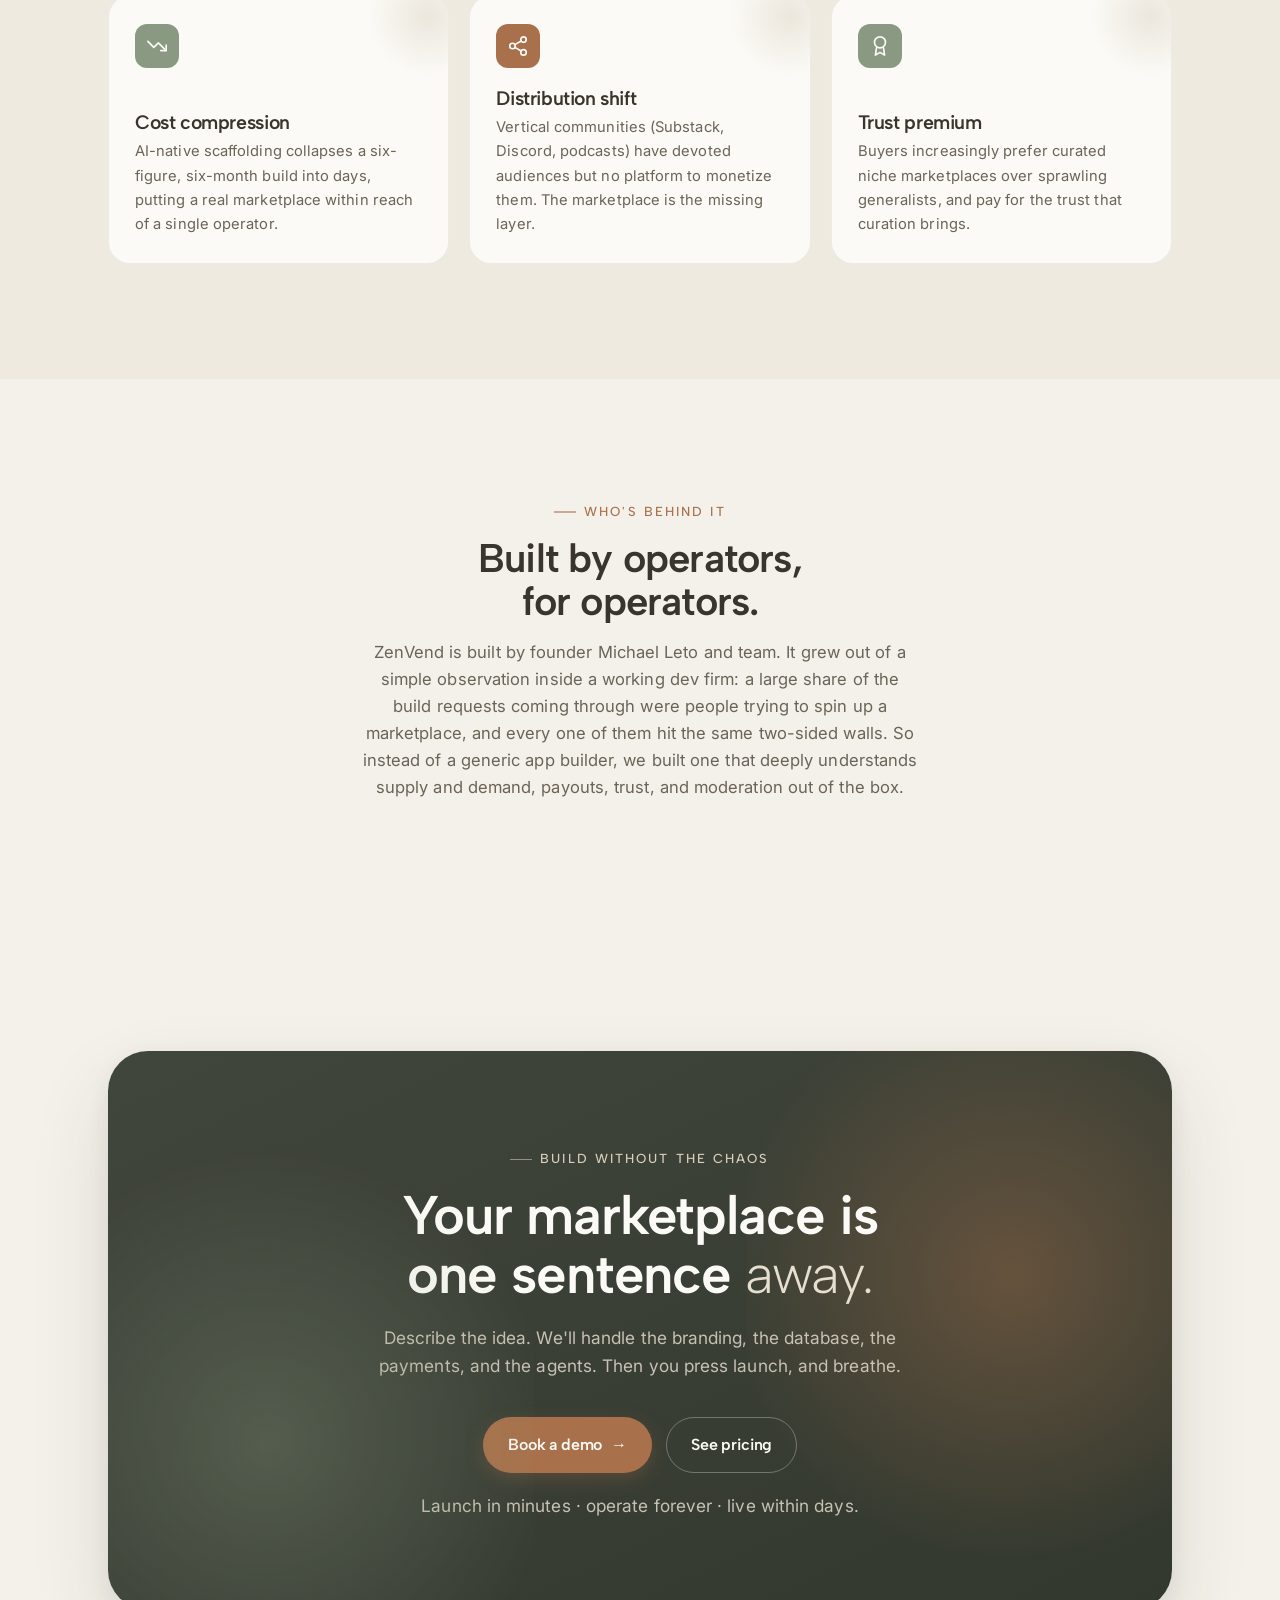
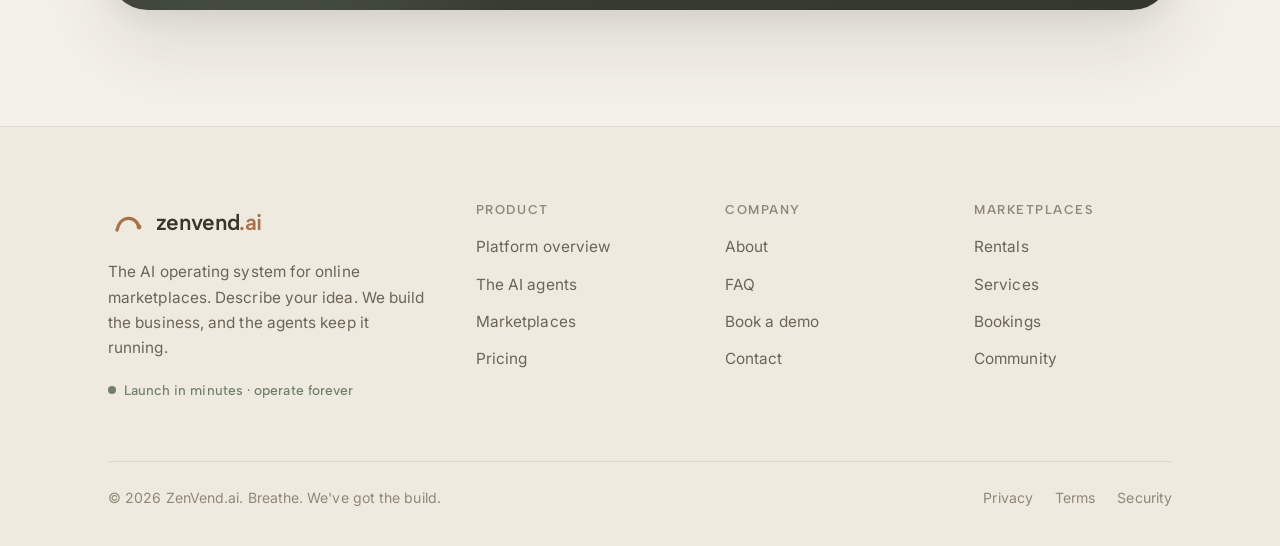
==== commit cc55cc4b: "Remove all em-dashes across the marketing site Full sweep of every em-dash in the 8 HTML pages plus " ====
--- a/about.html
+++ b/about.html
@@ -3,7 +3,7 @@
 <head>
 <meta charset="UTF-8" />
 <meta name="viewport" content="width=device-width, initial-scale=1.0" />
-<title>About — ZenVend.ai</title>
+<title>About | ZenVend.ai</title>
 <meta name="description" content="Why we built ZenVend: vertical marketplaces are among the most profitable models on the internet, yet building one has meant six figures and up to a year of engineering. ZenVend changes the math." />
 
 <link rel="preconnect" href="https://fonts.googleapis.com" />
@@ -58,7 +58,7 @@
         <p class="breadcrumb reveal"><a href="index.html">Home</a> · About</p>
         <span class="eyebrow reveal" data-delay="1">Why we built this</span>
         <h1 class="reveal" data-delay="2">Marketplaces shouldn't<br>cost a year to build.</h1>
-        <p class="reveal" data-delay="3">Vertical marketplaces are among the most profitable business models on the internet — yet building one has meant six figures and six-to-twelve months of engineering. ZenVend changes the math.</p>
+        <p class="reveal" data-delay="3">Vertical marketplaces are among the most profitable business models on the internet, yet building one has meant six figures and six-to-twelve months of engineering. ZenVend changes the math.</p>
         <div class="page-hero__actions reveal" data-delay="4">
           <a href="contact.html" class="btn btn--primary">Book a demo <span class="arrow" aria-hidden="true">→</span></a>
           <a href="product.html" class="btn btn--ghost">See how it works</a>
@@ -73,7 +73,7 @@
       <div class="sec-head reveal">
         <span class="eyebrow">The opportunity</span>
         <h2>The best model on the internet, gated by cost.</h2>
-        <p>Vertical marketplaces — Etsy for X, Airbnb for Y, Amazon for Z — generate winner-take-all network effects, recurring transaction revenue, and high gross margins. But the typical build cost — $250K to $1M and 6–12 months — kills most attempts before launch.</p>
+        <p>Vertical marketplaces (Etsy for X, Airbnb for Y, Amazon for Z) generate winner-take-all network effects, recurring transaction revenue, and high gross margins. But the typical build cost ($250K to $1M and 6–12 months) kills most attempts before launch.</p>
       </div>
       <div class="stats-band" style="margin-top:clamp(36px,4vw,52px)">
         <div class="stat-big reveal">
@@ -108,7 +108,7 @@
         <article class="cap reveal" data-delay="1">
           <div class="cap__ico"><svg viewBox="0 0 24 24" fill="none" stroke="currentColor" stroke-width="1.8" stroke-linecap="round" stroke-linejoin="round"><path d="m12 2 9 5-9 5-9-5Z"/><path d="m3 12 9 5 9-5M3 17l9 5 9-5"/></svg></div>
           <h3>Infrastructure as configuration</h3>
-          <p>Modern infrastructure — Supabase, Stripe Connect, Next.js, Vercel — turns industrial-grade backends into a configuration concern, not a build concern.</p>
+          <p>Modern infrastructure (Supabase, Stripe Connect, Next.js, Vercel) turns industrial-grade backends into a configuration concern, not a build concern.</p>
         </article>
         <article class="cap reveal" data-delay="2">
           <div class="cap__ico"><svg viewBox="0 0 24 24" fill="none" stroke="currentColor" stroke-width="1.8" stroke-linecap="round" stroke-linejoin="round"><path d="M22 12h-4l-3 9L9 3l-3 9H2"/></svg></div>
@@ -185,17 +185,17 @@
         <article class="vert reveal">
           <span class="vert__ico"><svg viewBox="0 0 24 24" fill="none" stroke="currentColor" stroke-width="1.8" stroke-linecap="round" stroke-linejoin="round"><path d="M22 17 13.5 8.5l-5 5L2 7"/><path d="M16 17h6v-6"/></svg></span>
           <h3>Cost compression</h3>
-          <p>AI-native scaffolding collapses a six-figure, six-month build into days — putting a real marketplace within reach of a single operator.</p>
+          <p>AI-native scaffolding collapses a six-figure, six-month build into days, putting a real marketplace within reach of a single operator.</p>
         </article>
         <article class="vert reveal" data-delay="1">
           <span class="vert__ico"><svg viewBox="0 0 24 24" fill="none" stroke="currentColor" stroke-width="1.8" stroke-linecap="round" stroke-linejoin="round"><circle cx="18" cy="5" r="3"/><circle cx="6" cy="12" r="3"/><circle cx="18" cy="19" r="3"/><path d="m8.6 13.5 6.8 4M15.4 6.5l-6.8 4"/></svg></span>
           <h3>Distribution shift</h3>
-          <p>Vertical communities — Substack, Discord, podcasts — have devoted audiences but no platform to monetize them. The marketplace is the missing layer.</p>
+          <p>Vertical communities (Substack, Discord, podcasts) have devoted audiences but no platform to monetize them. The marketplace is the missing layer.</p>
         </article>
         <article class="vert reveal" data-delay="2">
           <span class="vert__ico"><svg viewBox="0 0 24 24" fill="none" stroke="currentColor" stroke-width="1.8" stroke-linecap="round" stroke-linejoin="round"><circle cx="12" cy="8" r="6"/><path d="M8.2 13.9 7 22l5-3 5 3-1.2-8.1"/></svg></span>
           <h3>Trust premium</h3>
-          <p>Buyers increasingly prefer curated niche marketplaces over sprawling generalists — and pay for the trust that curation brings.</p>
+          <p>Buyers increasingly prefer curated niche marketplaces over sprawling generalists, and pay for the trust that curation brings.</p>
         </article>
       </div>
     </div>
@@ -207,7 +207,7 @@
       <div class="sec-head center reveal">
         <span class="eyebrow eyebrow--center">Who's behind it</span>
         <h2>Built by operators,<br>for operators.</h2>
-        <p>ZenVend is built by founder Michael Leto and team. It grew out of a simple observation inside a working dev firm: a large share of the build requests coming through were people trying to spin up a marketplace — and every one of them hit the same two-sided walls. So instead of a generic app builder, we built one that deeply understands supply and demand, payouts, trust, and moderation out of the box.</p>
+        <p>ZenVend is built by founder Michael Leto and team. It grew out of a simple observation inside a working dev firm: a large share of the build requests coming through were people trying to spin up a marketplace, and every one of them hit the same two-sided walls. So instead of a generic app builder, we built one that deeply understands supply and demand, payouts, trust, and moderation out of the box.</p>
       </div>
     </div>
   </section>
@@ -219,7 +219,7 @@
         <span class="eyebrow">Build without the chaos</span>
         <h2>Your marketplace is<br>one sentence <span class="soft">away.</span></h2>
         <p>Describe the idea. We'll handle the branding, the database, the payments, and the agents.
-        Then you press launch — and breathe.</p>
+        Then you press launch, and breathe.</p>
         <div class="final__actions">
           <a href="contact.html" class="btn btn--primary">Book a demo <span class="arrow" aria-hidden="true">→</span></a>
           <a href="pricing.html" class="btn btn--ghost">See pricing</a>
@@ -240,7 +240,7 @@
           <svg width="40" height="40" viewBox="0 0 40 40" fill="none" aria-hidden="true"><path d="M9 27 C 12 12, 28 12, 31 24" stroke="#a8714b" stroke-width="3.4" stroke-linecap="round" fill="none"/><circle cx="31" cy="24" r="2.4" fill="#a8714b"/></svg>
           <span class="wordmark">zenvend<span class="dot">.ai</span></span>
         </a>
-        <p>The AI operating system for online marketplaces. Describe your idea — we build the business, and the agents keep it running.</p>
+        <p>The AI operating system for online marketplaces. Describe your idea. We build the business, and the agents keep it running.</p>
         <span class="status"><span class="pulse" aria-hidden="true"></span> Launch in minutes · operate forever</span>
       </div>
       <div class="footer__col">
--- a/assets/styles.css
+++ b/assets/styles.css
@@ -1,5 +1,5 @@
 /* ============================================================
-   ZenVend.ai — "Zen-calm" brand system  (site-wide stylesheet)
+   ZenVend.ai - "Zen-calm" brand system  (site-wide stylesheet)
    Approved design direction #1 · warm, quiet, trust over hype.
    Display: Albert Sans · Body: Inter
    ============================================================ */
@@ -206,9 +206,6 @@
 .nav__links a[aria-current="page"]::after { transform: scaleX(1); }
 
 .nav__cta { display: flex; align-items: center; gap: 14px; }
-/* Secondary nav CTA ("See it live") shows only on wide desktop; the mobile menu
-   carries it below 940px, so hide it in the tight 940-1080px band to avoid crowding. */
-@media (max-width: 1080px) { .nav__cta .btn--ghost { display: none; } }
 
 .hamburger {
   display: none; flex-direction: column; justify-content: center; gap: 5px;
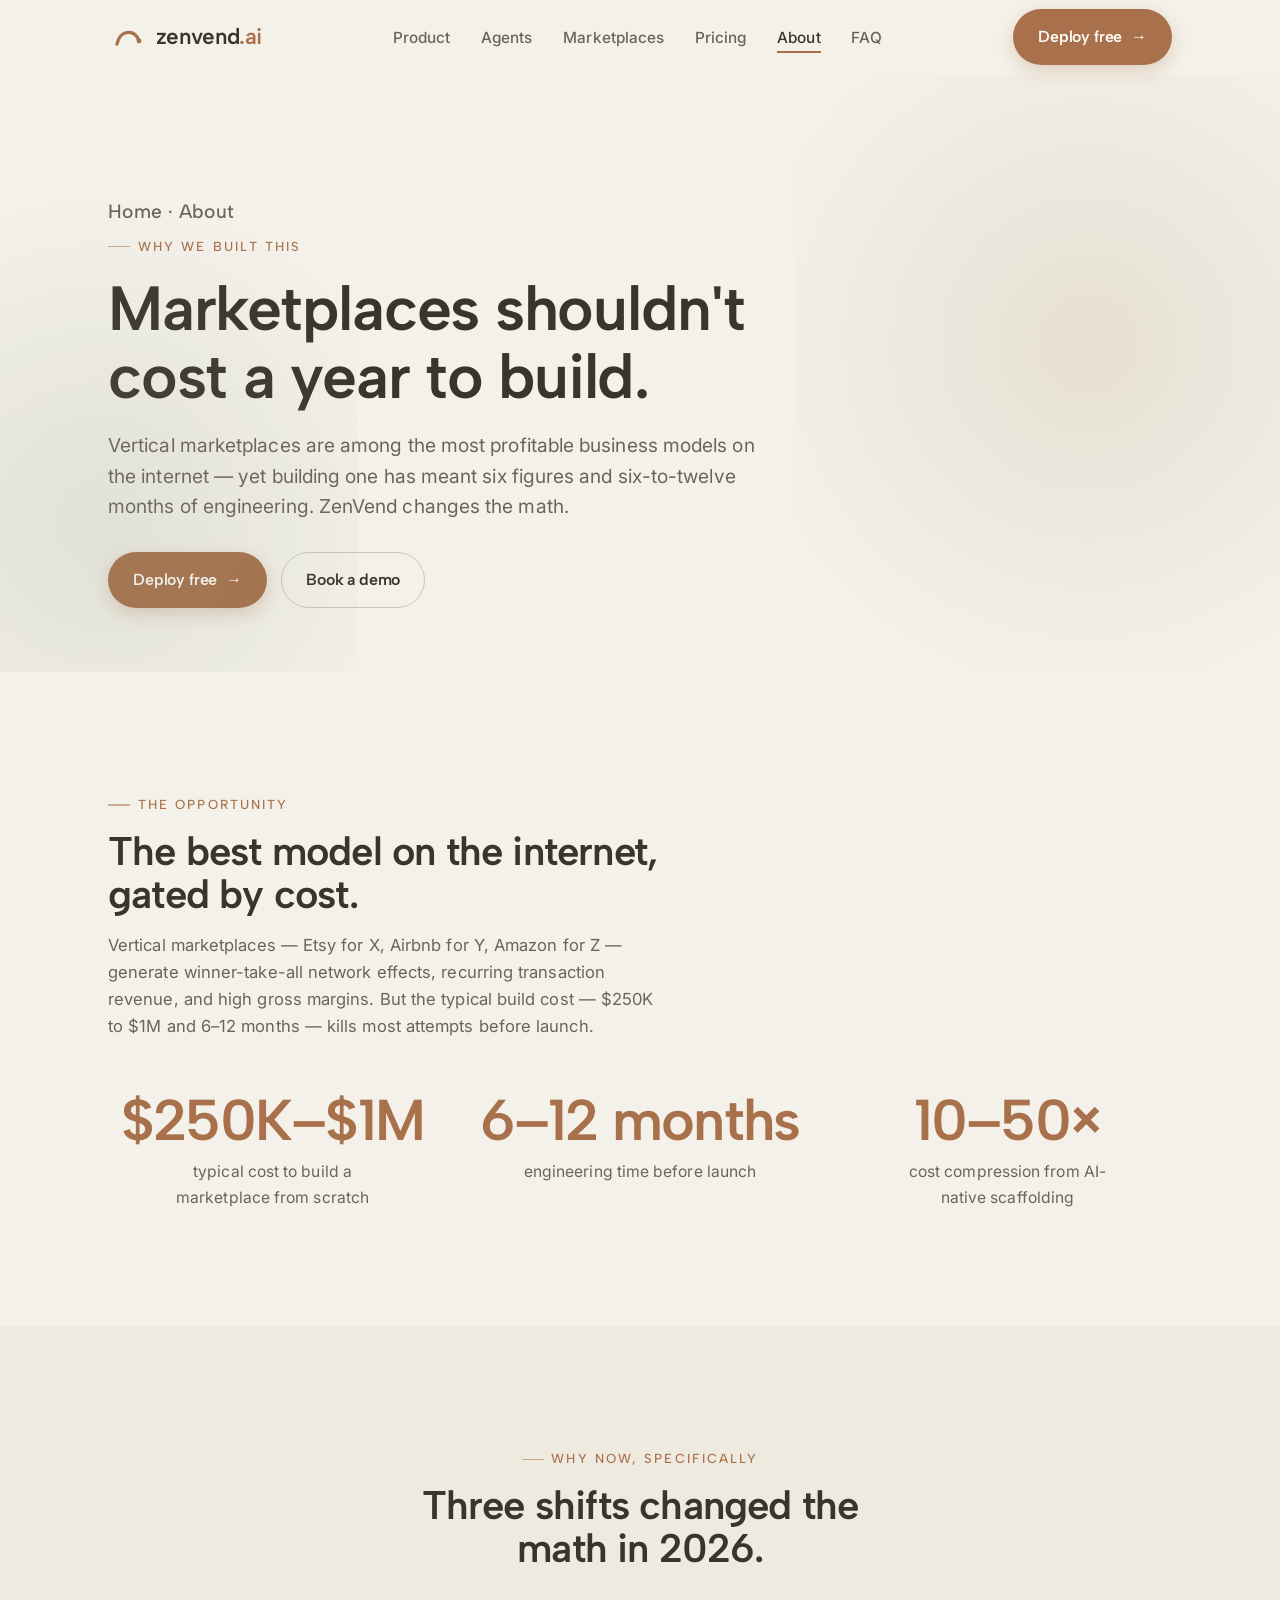
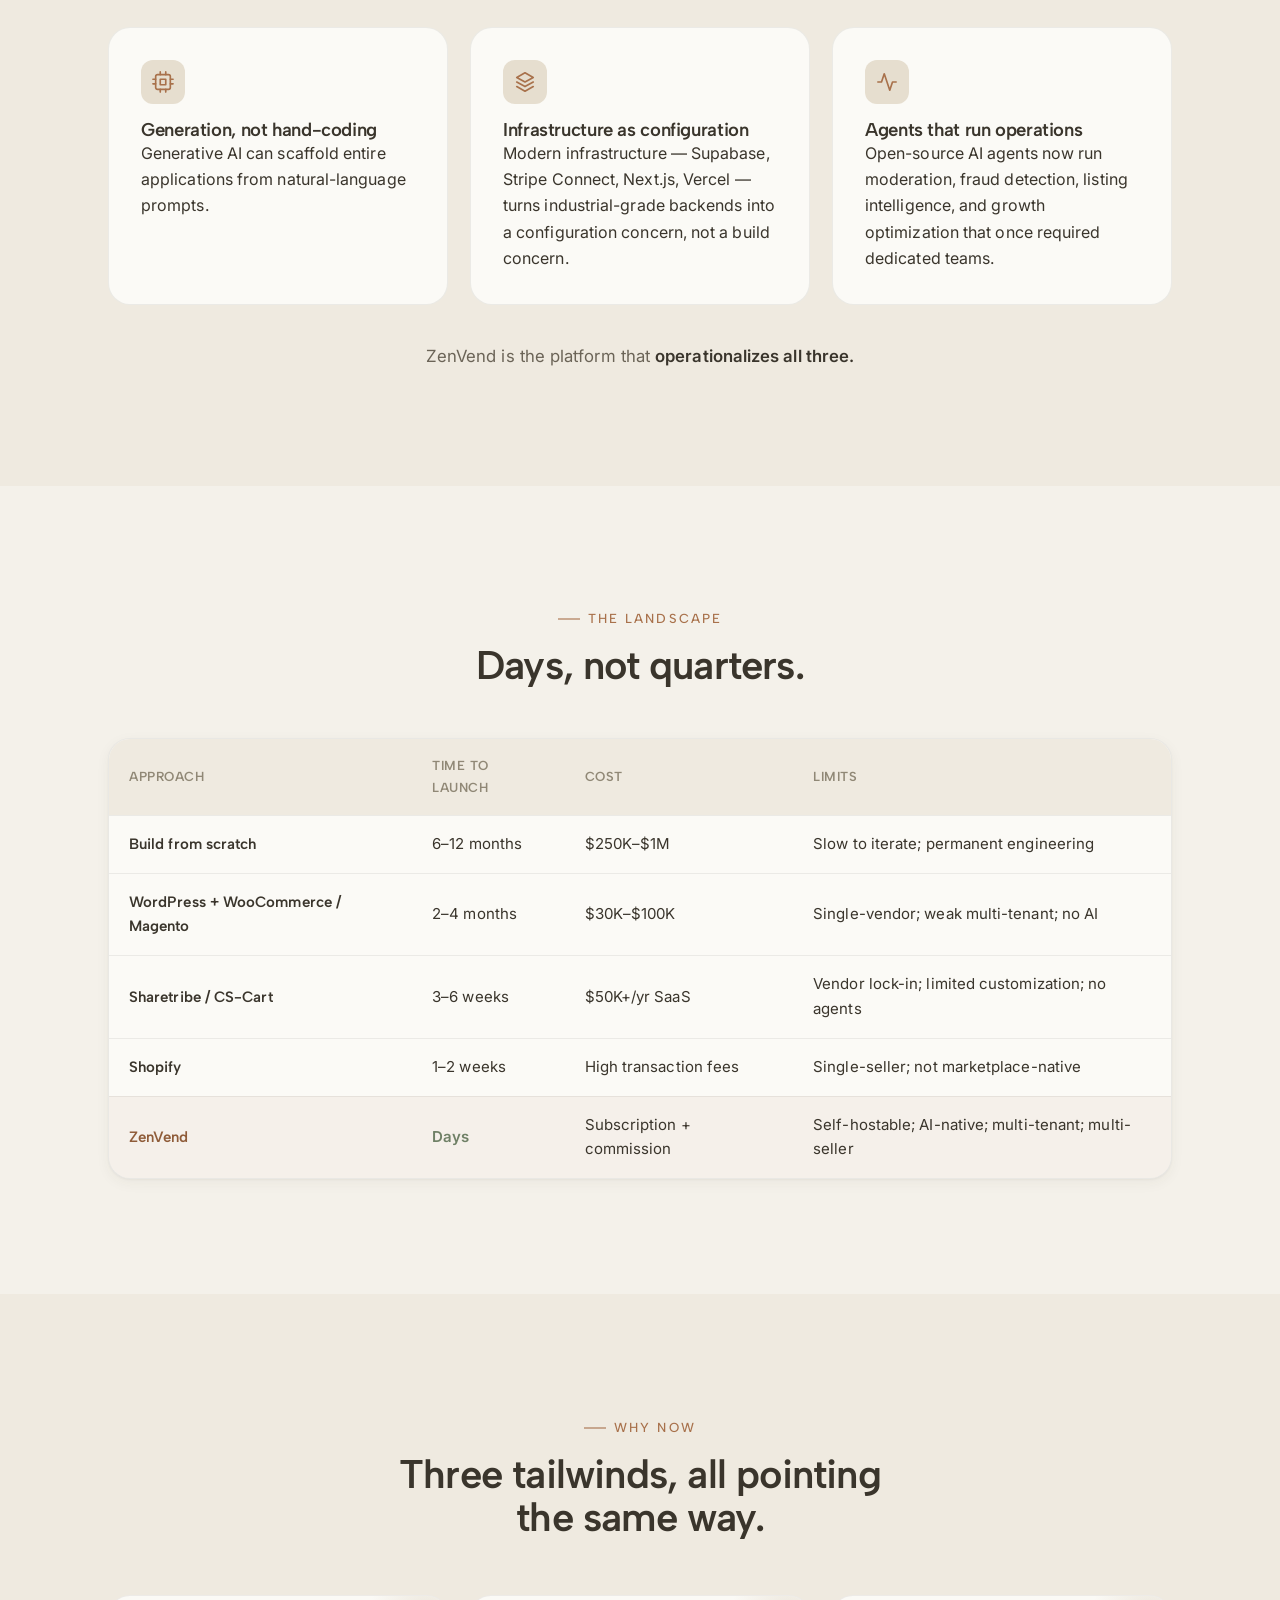
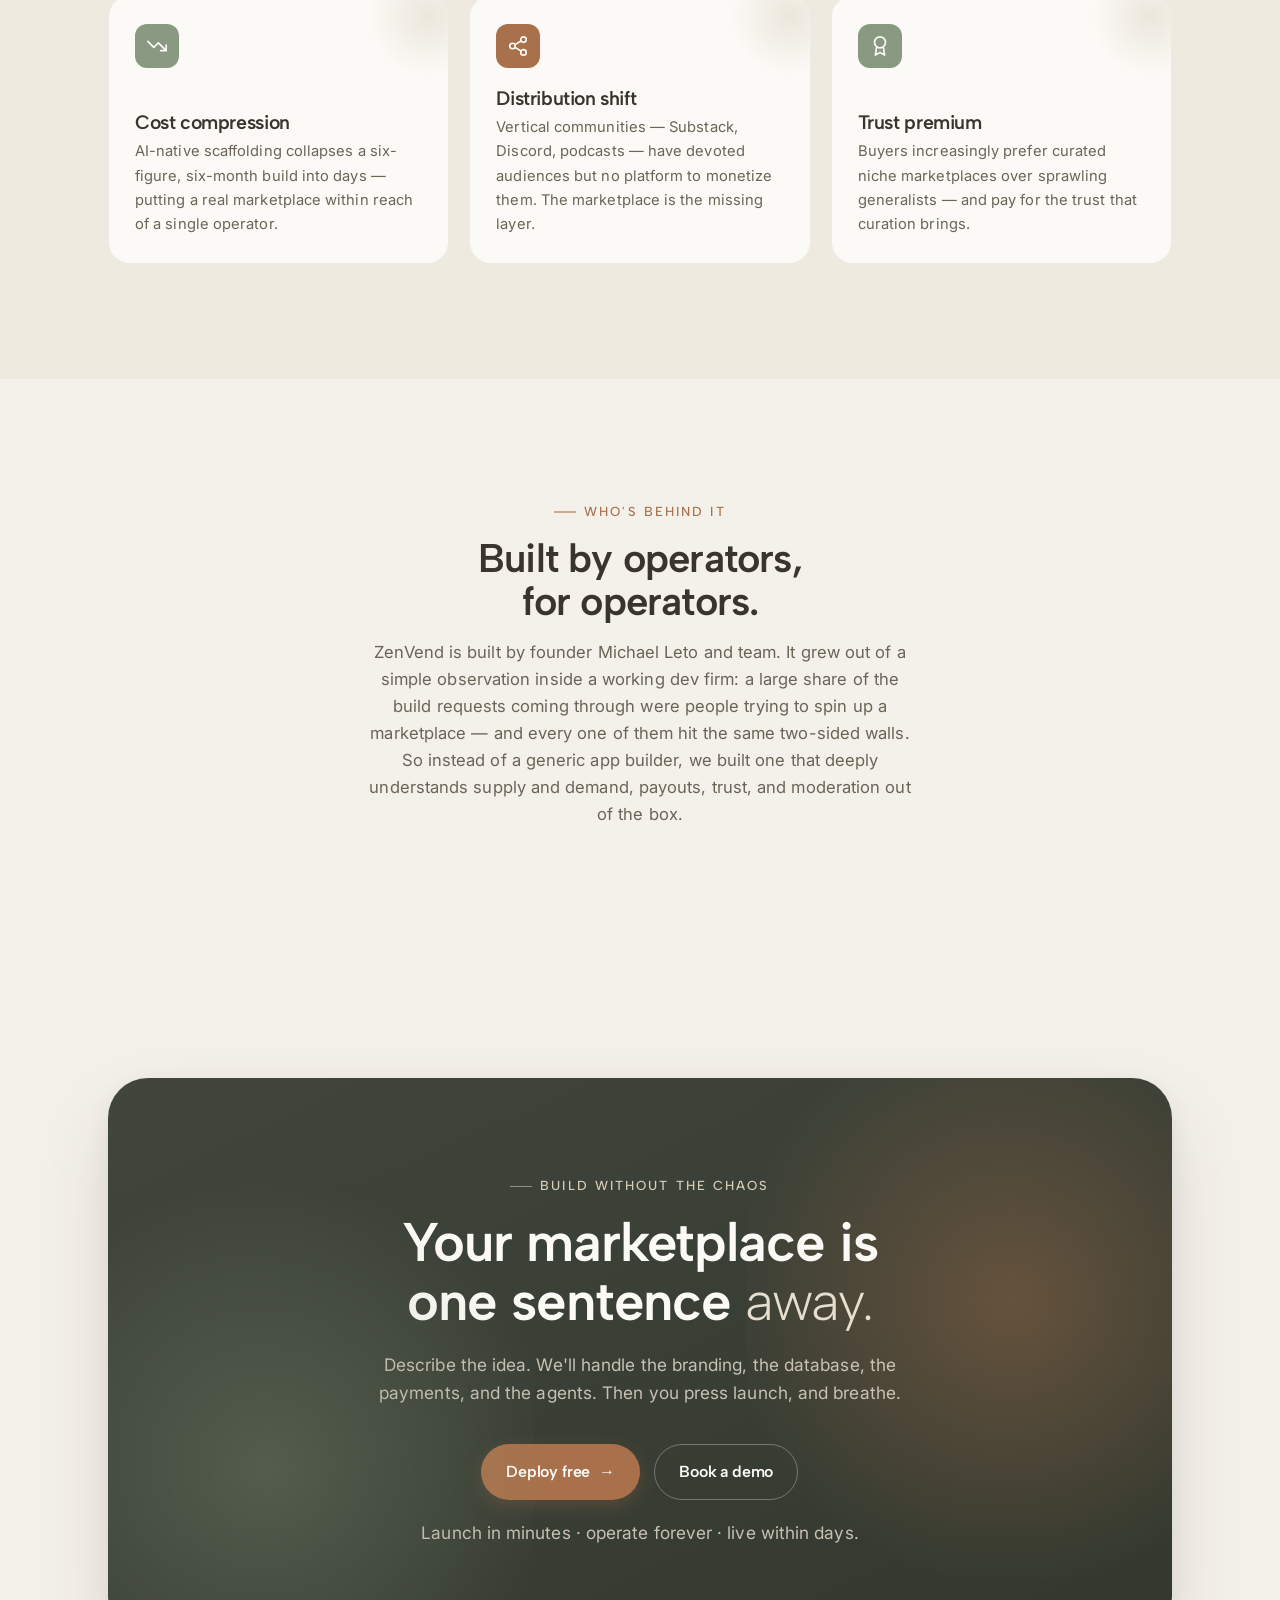
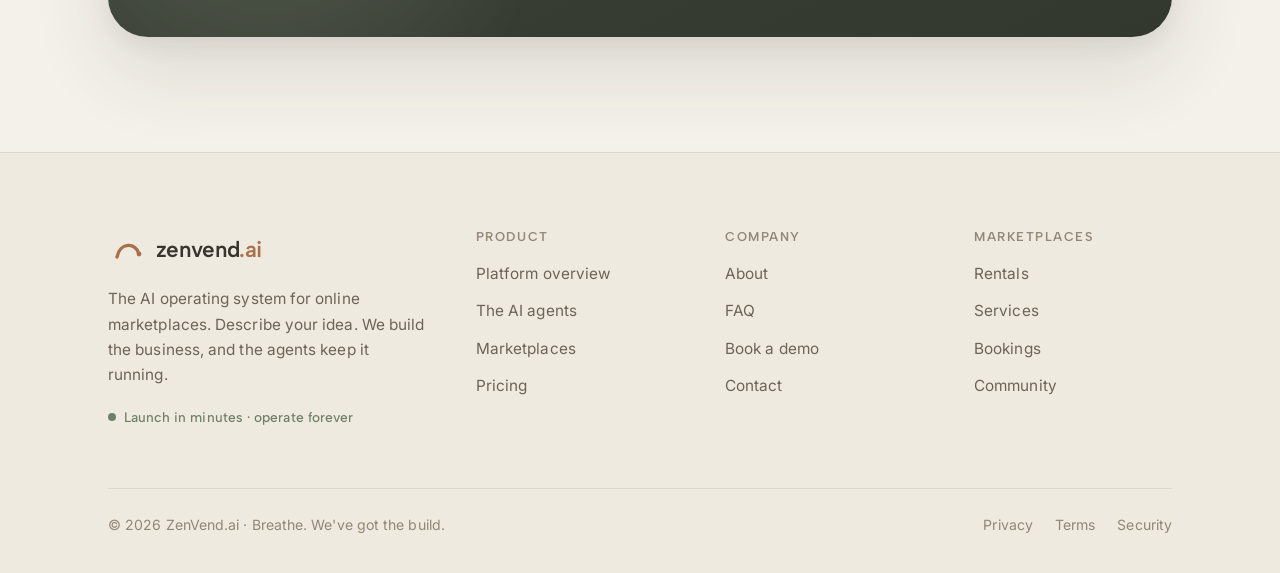
==== commit 52583847: "Refresh marketing-site copy to Marketplace OS positioning Brand-agnostic copy/CTA refresh across all" ====
--- a/about.html
+++ b/about.html
@@ -3,7 +3,7 @@
 <head>
 <meta charset="UTF-8" />
 <meta name="viewport" content="width=device-width, initial-scale=1.0" />
-<title>About | ZenVend.ai</title>
+<title>About · ZenVend.ai</title>
 <meta name="description" content="Why we built ZenVend: vertical marketplaces are among the most profitable models on the internet, yet building one has meant six figures and up to a year of engineering. ZenVend changes the math." />
 
 <link rel="preconnect" href="https://fonts.googleapis.com" />
@@ -32,7 +32,8 @@
       </ul>
     </nav>
     <div class="nav__cta">
-      <a href="contact.html" class="btn btn--primary">Book a demo <span class="arrow" aria-hidden="true">→</span></a>
+      <!-- TODO(deploy-free-url): confirm the exact self-service signup path at app.zenvend.ai (e.g. /signup); same href used site-wide. -->
+      <a href="https://app.zenvend.ai" class="btn btn--primary" rel="noopener">Deploy free <span class="arrow" aria-hidden="true">→</span></a>
       <button class="hamburger" id="hamburger" aria-label="Open menu" aria-controls="mobileMenu" aria-expanded="false"><span></span><span></span><span></span></button>
     </div>
   </div>
@@ -44,7 +45,8 @@
       <li><a href="pricing.html">Pricing</a></li>
       <li><a href="about.html">About</a></li>
       <li><a href="faq.html">FAQ</a></li>
-      <li><a href="contact.html" class="btn btn--primary btn--block">Book a demo →</a></li>
+      <li><a href="https://app.zenvend.ai" class="btn btn--primary btn--block" rel="noopener">Deploy free →</a></li>
+      <li><a href="contact.html" class="btn btn--ghost btn--block">Book a demo</a></li>
     </ul>
   </div>
 </header>
@@ -58,10 +60,10 @@
         <p class="breadcrumb reveal"><a href="index.html">Home</a> · About</p>
         <span class="eyebrow reveal" data-delay="1">Why we built this</span>
         <h1 class="reveal" data-delay="2">Marketplaces shouldn't<br>cost a year to build.</h1>
-        <p class="reveal" data-delay="3">Vertical marketplaces are among the most profitable business models on the internet, yet building one has meant six figures and six-to-twelve months of engineering. ZenVend changes the math.</p>
+        <p class="reveal" data-delay="3">Vertical marketplaces are among the most profitable business models on the internet — yet building one has meant six figures and six-to-twelve months of engineering. ZenVend changes the math.</p>
         <div class="page-hero__actions reveal" data-delay="4">
-          <a href="contact.html" class="btn btn--primary">Book a demo <span class="arrow" aria-hidden="true">→</span></a>
-          <a href="product.html" class="btn btn--ghost">See how it works</a>
+          <a href="https://app.zenvend.ai" class="btn btn--primary" rel="noopener">Deploy free <span class="arrow" aria-hidden="true">→</span></a>
+          <a href="contact.html" class="btn btn--ghost">Book a demo</a>
         </div>
       </div>
     </div>
@@ -73,7 +75,7 @@
       <div class="sec-head reveal">
         <span class="eyebrow">The opportunity</span>
         <h2>The best model on the internet, gated by cost.</h2>
-        <p>Vertical marketplaces (Etsy for X, Airbnb for Y, Amazon for Z) generate winner-take-all network effects, recurring transaction revenue, and high gross margins. But the typical build cost ($250K to $1M and 6–12 months) kills most attempts before launch.</p>
+        <p>Vertical marketplaces — Etsy for X, Airbnb for Y, Amazon for Z — generate winner-take-all network effects, recurring transaction revenue, and high gross margins. But the typical build cost — $250K to $1M and 6–12 months — kills most attempts before launch.</p>
       </div>
       <div class="stats-band" style="margin-top:clamp(36px,4vw,52px)">
         <div class="stat-big reveal">
@@ -108,7 +110,7 @@
         <article class="cap reveal" data-delay="1">
           <div class="cap__ico"><svg viewBox="0 0 24 24" fill="none" stroke="currentColor" stroke-width="1.8" stroke-linecap="round" stroke-linejoin="round"><path d="m12 2 9 5-9 5-9-5Z"/><path d="m3 12 9 5 9-5M3 17l9 5 9-5"/></svg></div>
           <h3>Infrastructure as configuration</h3>
-          <p>Modern infrastructure (Supabase, Stripe Connect, Next.js, Vercel) turns industrial-grade backends into a configuration concern, not a build concern.</p>
+          <p>Modern infrastructure — Supabase, Stripe Connect, Next.js, Vercel — turns industrial-grade backends into a configuration concern, not a build concern.</p>
         </article>
         <article class="cap reveal" data-delay="2">
           <div class="cap__ico"><svg viewBox="0 0 24 24" fill="none" stroke="currentColor" stroke-width="1.8" stroke-linecap="round" stroke-linejoin="round"><path d="M22 12h-4l-3 9L9 3l-3 9H2"/></svg></div>
@@ -185,17 +187,17 @@
         <article class="vert reveal">
           <span class="vert__ico"><svg viewBox="0 0 24 24" fill="none" stroke="currentColor" stroke-width="1.8" stroke-linecap="round" stroke-linejoin="round"><path d="M22 17 13.5 8.5l-5 5L2 7"/><path d="M16 17h6v-6"/></svg></span>
           <h3>Cost compression</h3>
-          <p>AI-native scaffolding collapses a six-figure, six-month build into days, putting a real marketplace within reach of a single operator.</p>
+          <p>AI-native scaffolding collapses a six-figure, six-month build into days — putting a real marketplace within reach of a single operator.</p>
         </article>
         <article class="vert reveal" data-delay="1">
           <span class="vert__ico"><svg viewBox="0 0 24 24" fill="none" stroke="currentColor" stroke-width="1.8" stroke-linecap="round" stroke-linejoin="round"><circle cx="18" cy="5" r="3"/><circle cx="6" cy="12" r="3"/><circle cx="18" cy="19" r="3"/><path d="m8.6 13.5 6.8 4M15.4 6.5l-6.8 4"/></svg></span>
           <h3>Distribution shift</h3>
-          <p>Vertical communities (Substack, Discord, podcasts) have devoted audiences but no platform to monetize them. The marketplace is the missing layer.</p>
+          <p>Vertical communities — Substack, Discord, podcasts — have devoted audiences but no platform to monetize them. The marketplace is the missing layer.</p>
         </article>
         <article class="vert reveal" data-delay="2">
           <span class="vert__ico"><svg viewBox="0 0 24 24" fill="none" stroke="currentColor" stroke-width="1.8" stroke-linecap="round" stroke-linejoin="round"><circle cx="12" cy="8" r="6"/><path d="M8.2 13.9 7 22l5-3 5 3-1.2-8.1"/></svg></span>
           <h3>Trust premium</h3>
-          <p>Buyers increasingly prefer curated niche marketplaces over sprawling generalists, and pay for the trust that curation brings.</p>
+          <p>Buyers increasingly prefer curated niche marketplaces over sprawling generalists — and pay for the trust that curation brings.</p>
         </article>
       </div>
     </div>
@@ -207,7 +209,7 @@
       <div class="sec-head center reveal">
         <span class="eyebrow eyebrow--center">Who's behind it</span>
         <h2>Built by operators,<br>for operators.</h2>
-        <p>ZenVend is built by founder Michael Leto and team. It grew out of a simple observation inside a working dev firm: a large share of the build requests coming through were people trying to spin up a marketplace, and every one of them hit the same two-sided walls. So instead of a generic app builder, we built one that deeply understands supply and demand, payouts, trust, and moderation out of the box.</p>
+        <p>ZenVend is built by founder Michael Leto and team. It grew out of a simple observation inside a working dev firm: a large share of the build requests coming through were people trying to spin up a marketplace — and every one of them hit the same two-sided walls. So instead of a generic app builder, we built one that deeply understands supply and demand, payouts, trust, and moderation out of the box.</p>
       </div>
     </div>
   </section>
@@ -221,8 +223,8 @@
         <p>Describe the idea. We'll handle the branding, the database, the payments, and the agents.
         Then you press launch, and breathe.</p>
         <div class="final__actions">
-          <a href="contact.html" class="btn btn--primary">Book a demo <span class="arrow" aria-hidden="true">→</span></a>
-          <a href="pricing.html" class="btn btn--ghost">See pricing</a>
+          <a href="https://app.zenvend.ai" class="btn btn--primary" rel="noopener">Deploy free <span class="arrow" aria-hidden="true">→</span></a>
+          <a href="contact.html" class="btn btn--ghost">Book a demo</a>
         </div>
         <p class="final__note">Launch in minutes · operate forever · live within days.</p>
       </div>
@@ -272,7 +274,7 @@
       </div>
     </div>
     <div class="footer__bottom">
-      <span>© 2026 ZenVend.ai. Breathe. We've got the build.</span>
+      <span>© 2026 ZenVend.ai · Breathe. We've got the build.</span>
       <span class="legal">
         <a href="contact.html">Privacy</a>
         <a href="contact.html">Terms</a>
